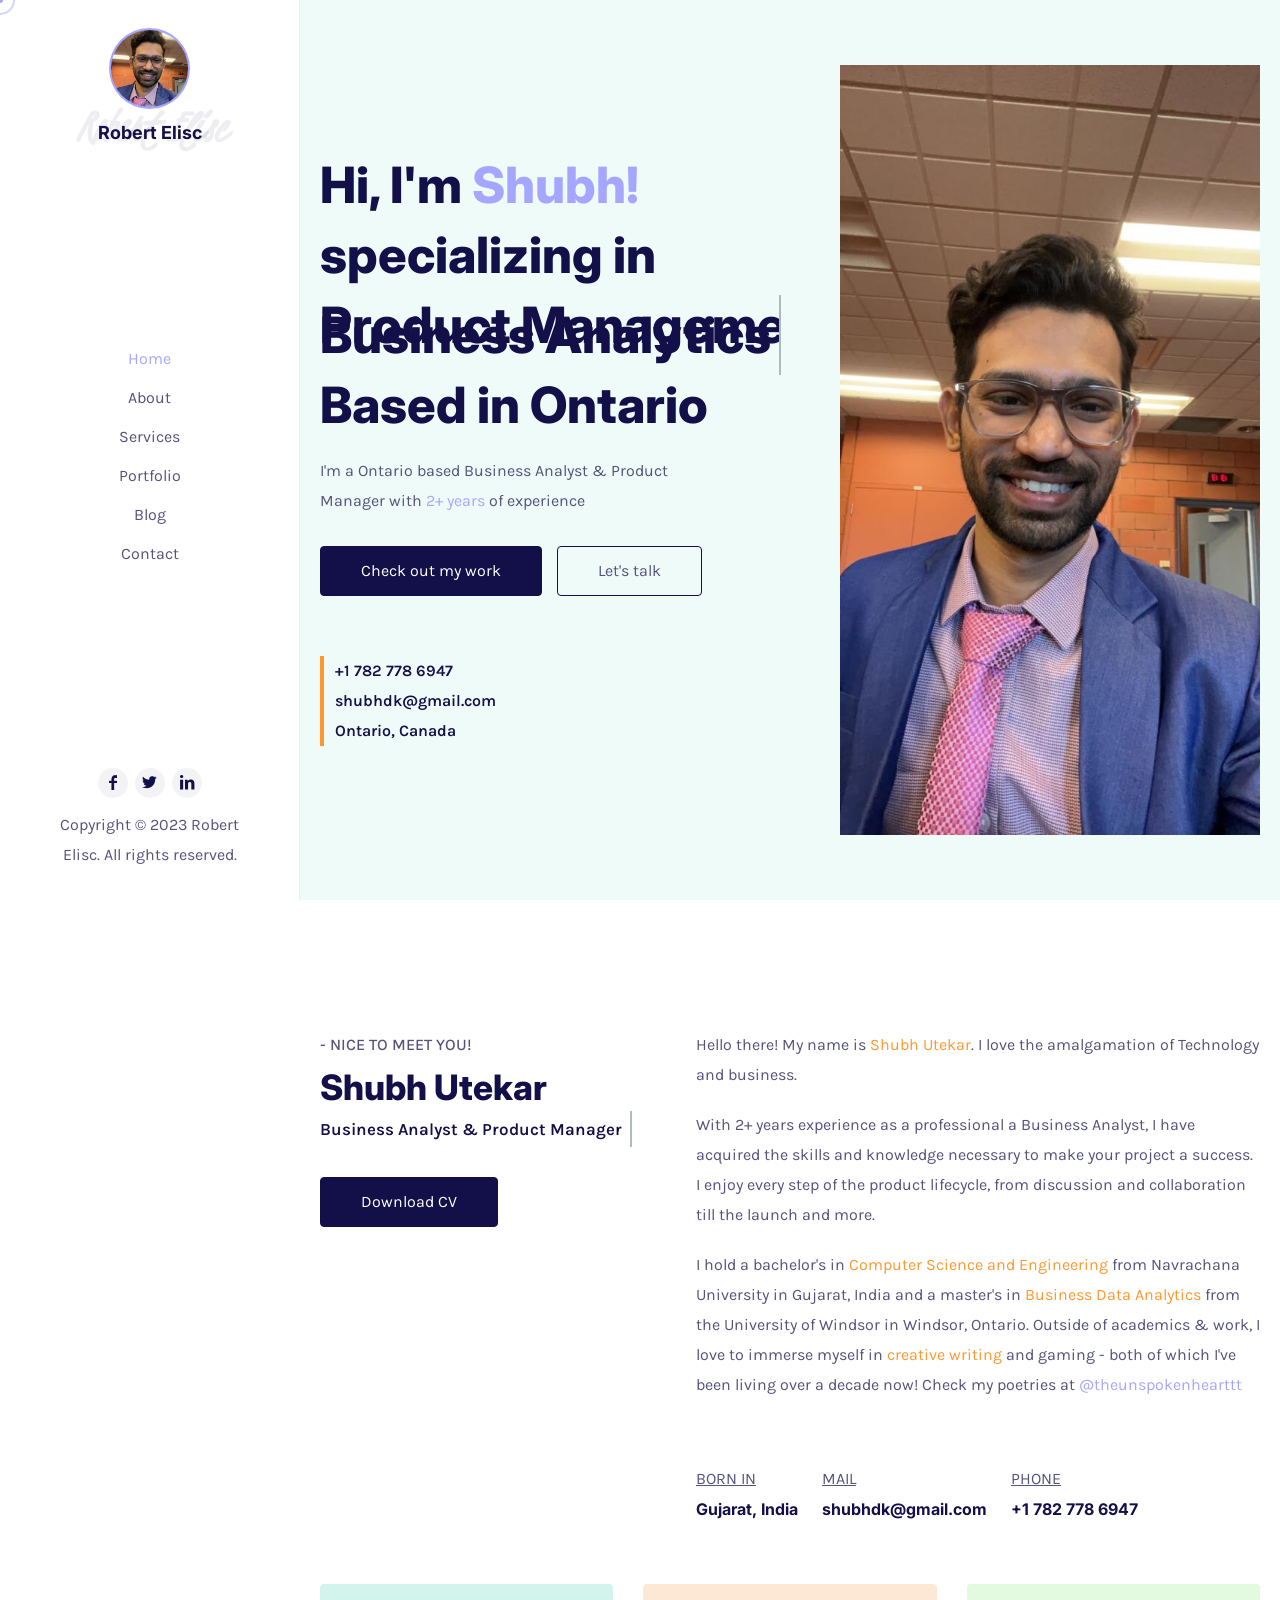
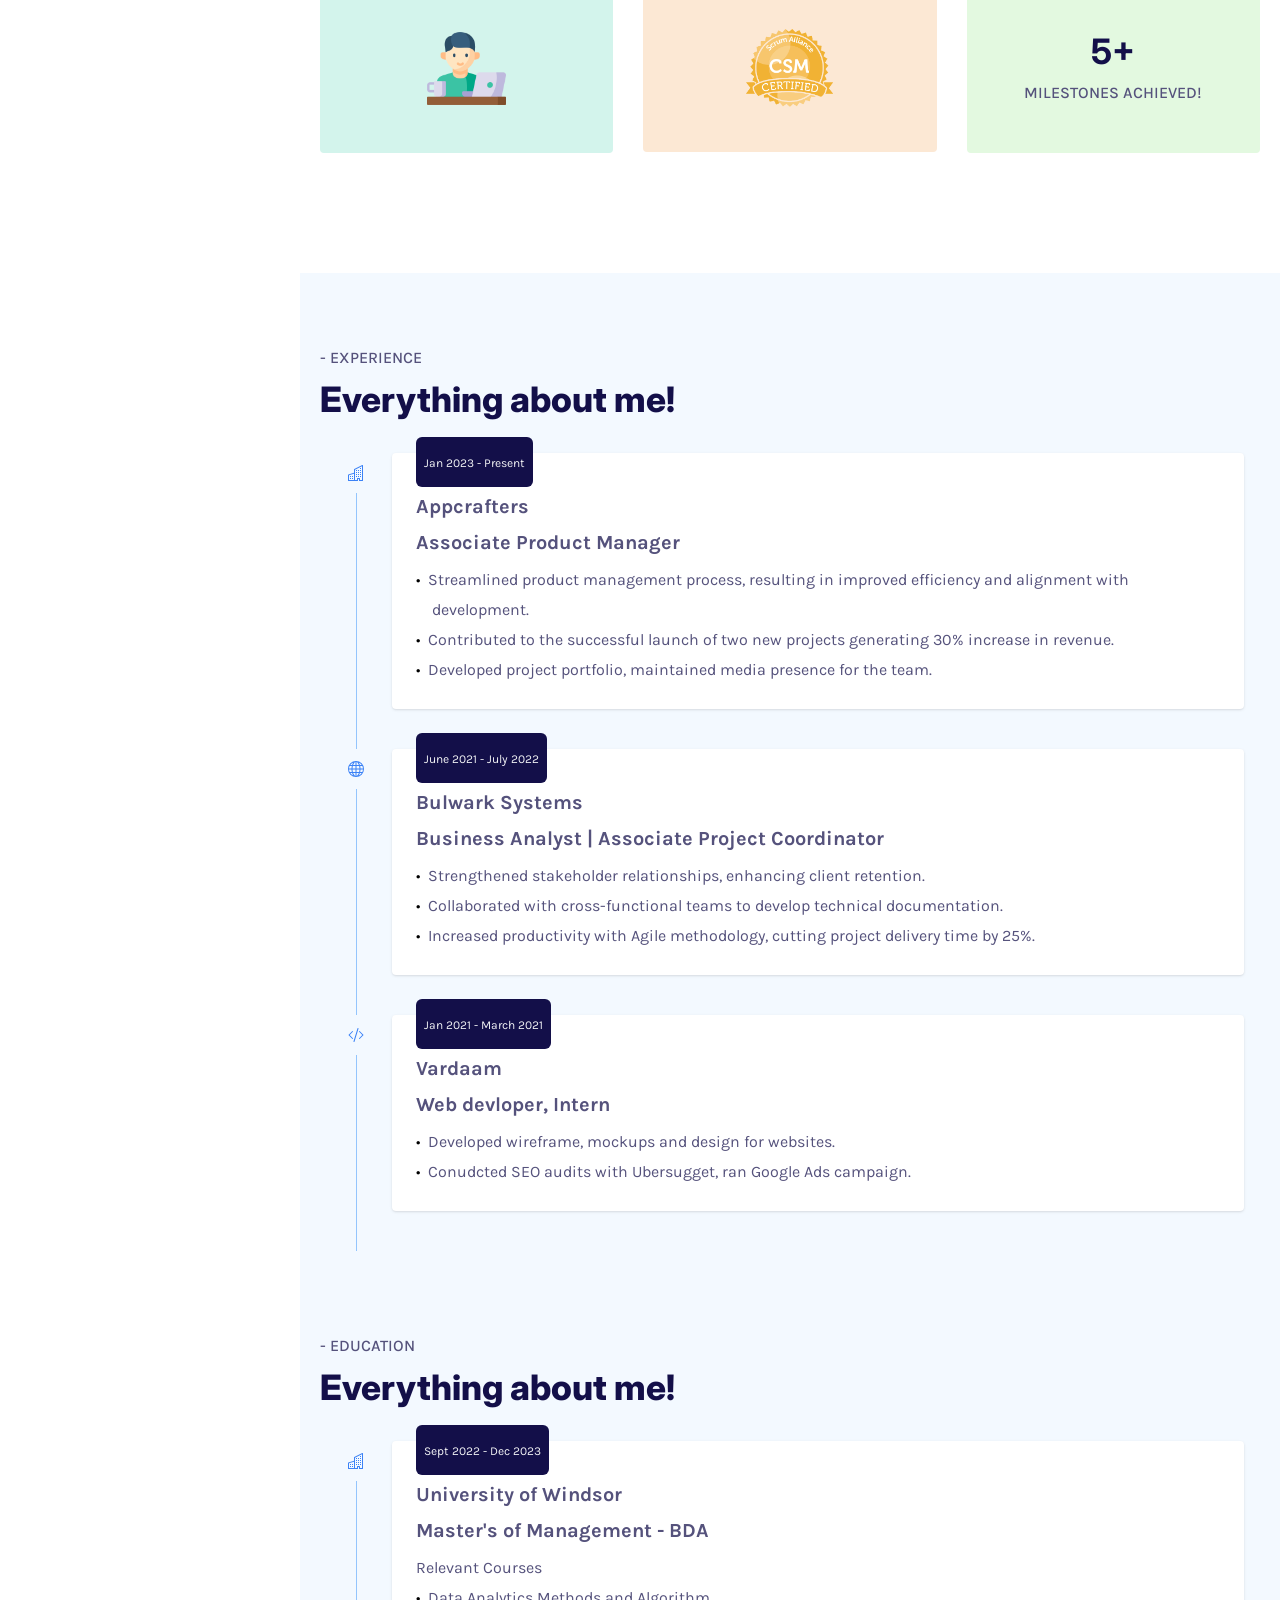
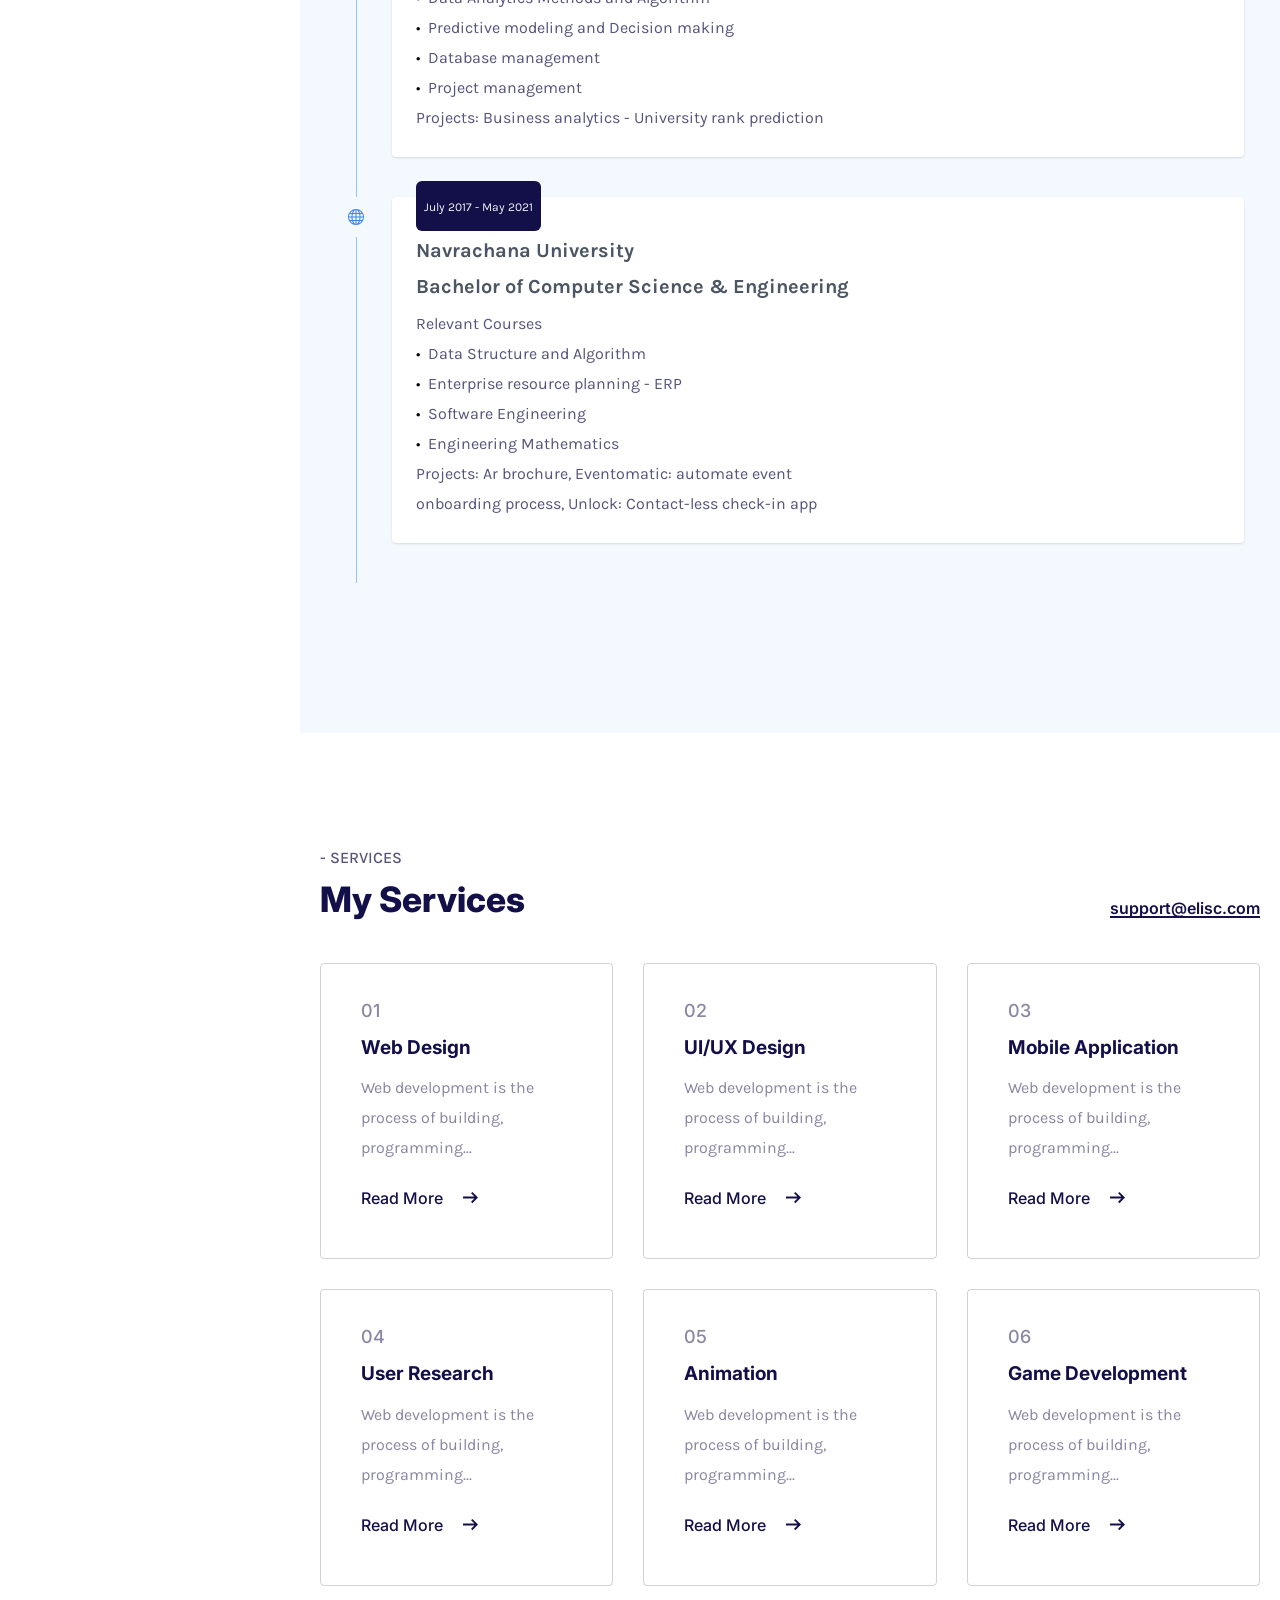
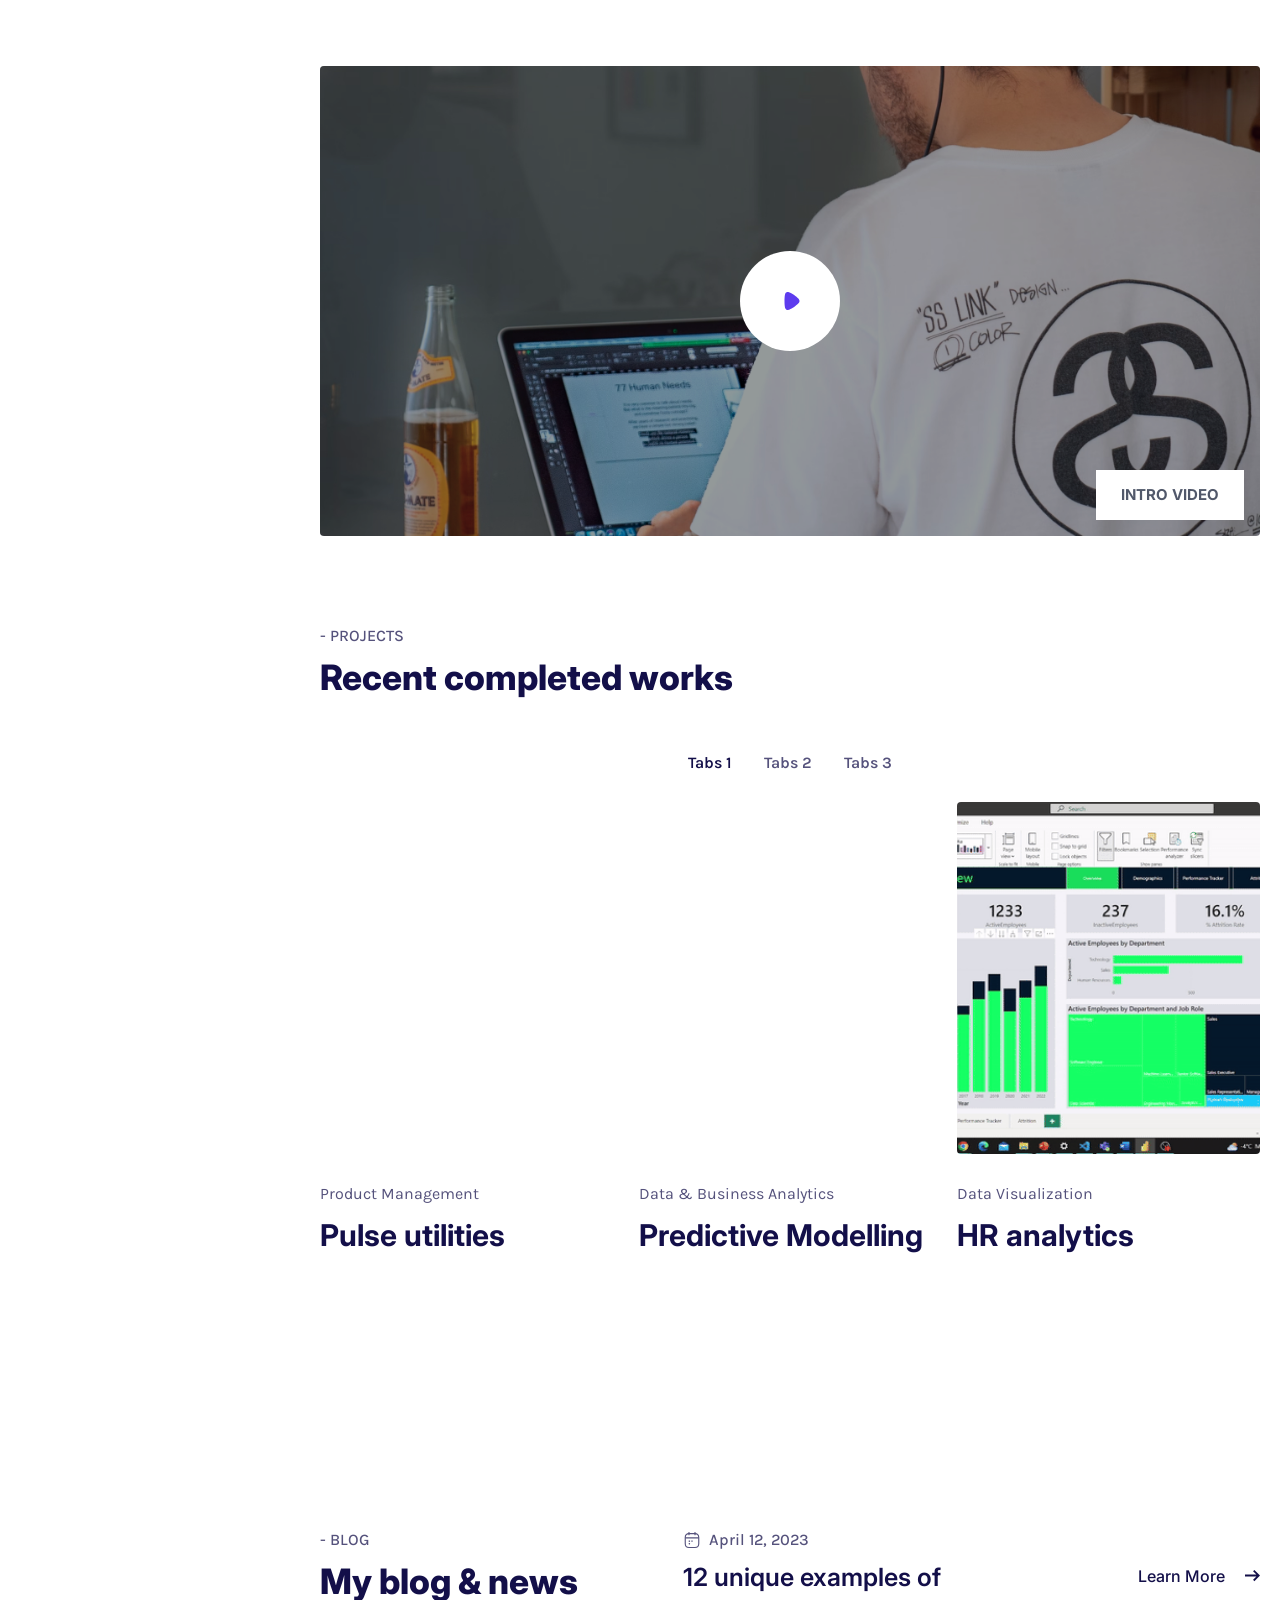
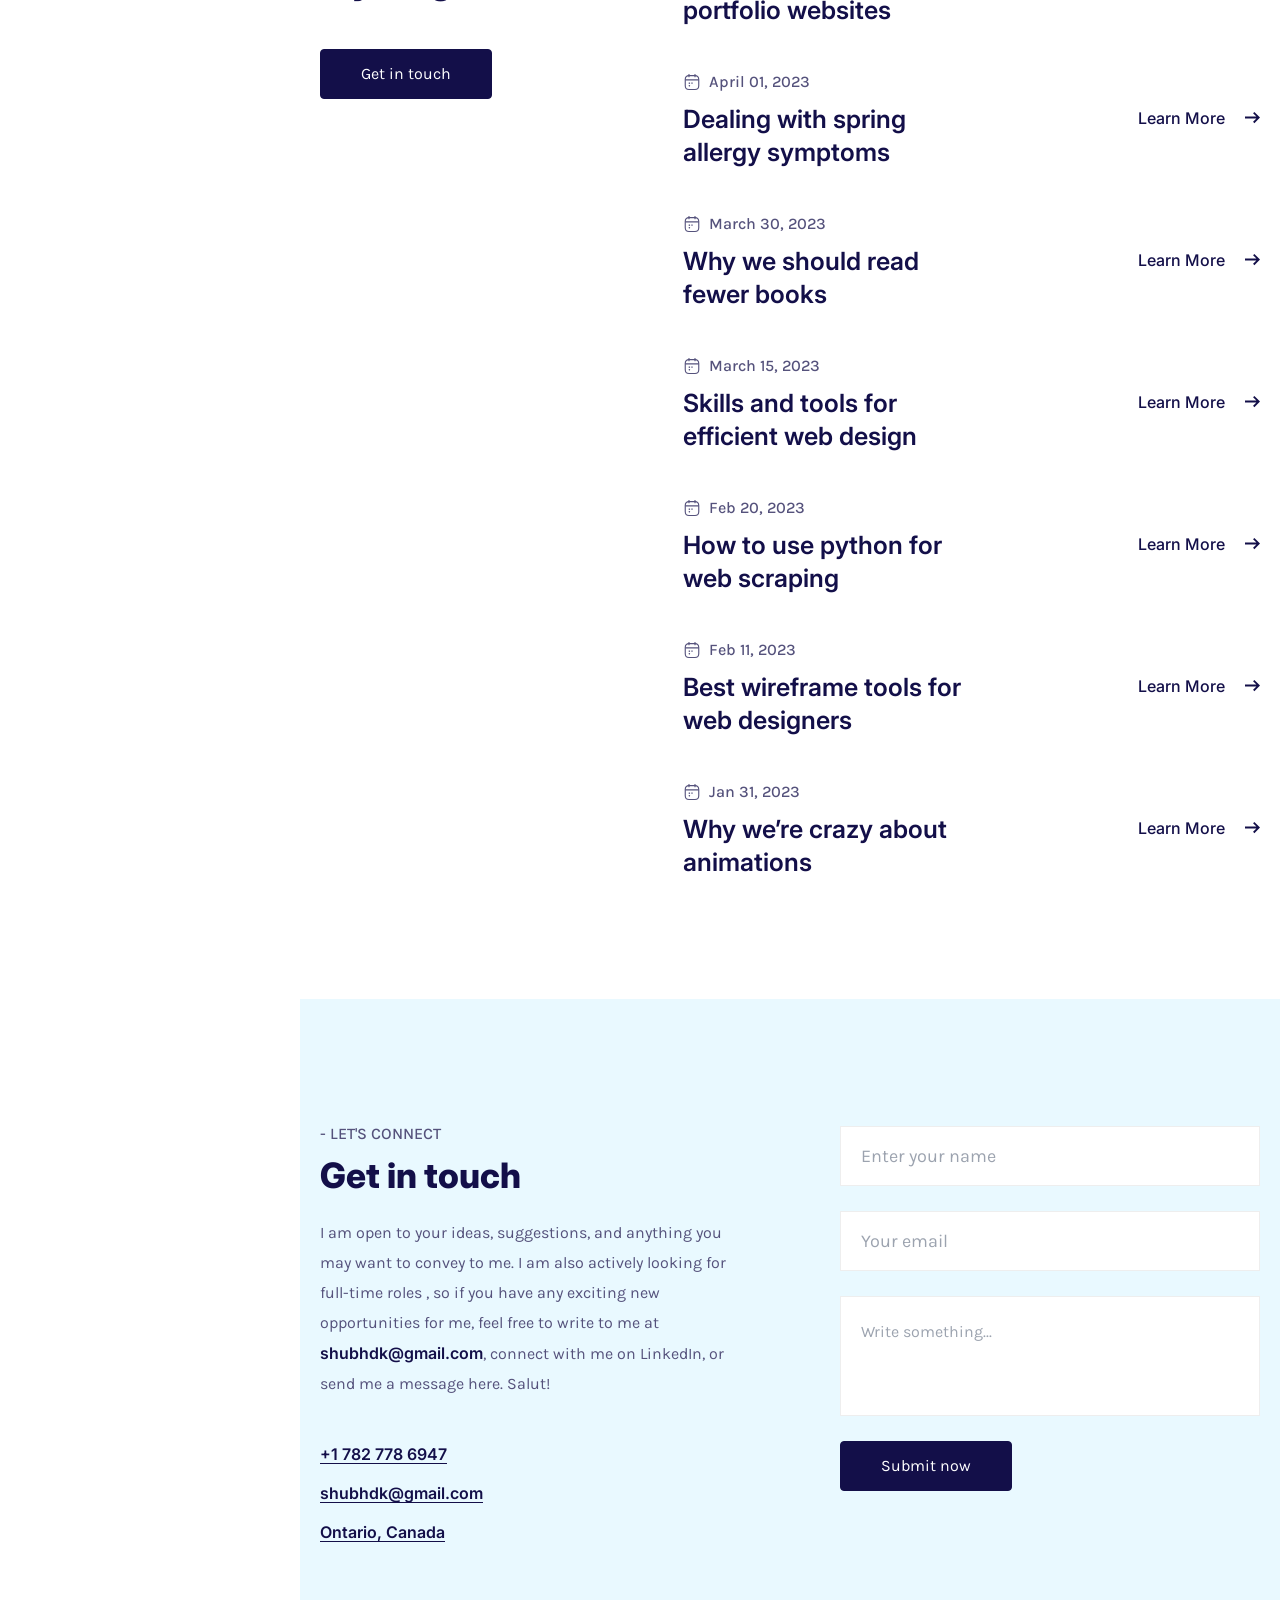
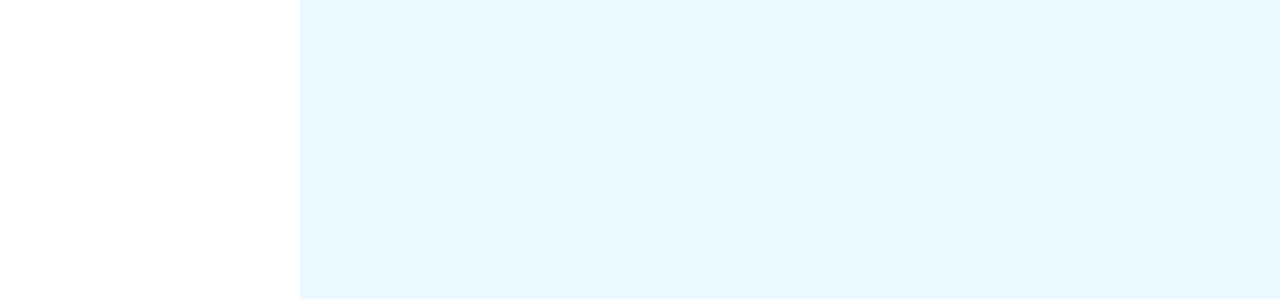
==== index-two-page.html @ 0e7651f5 "chore: about section changes" ====
<!DOCTYPE html>
<!--[if lt IE 7 ]><html class="ie ie6" lang="en"> <![endif]-->
<!--[if IE 7 ]><html class="ie ie7" lang="en"> <![endif]-->
<!--[if IE 8 ]><html class="ie ie8" lang="en"> <![endif]-->
<!--[if (gte IE 9)|!(IE)]><!--><html lang="en"> <!--<![endif]-->

<head>

<meta http-equiv="Content-Type" content="text/html; charset=utf-8" />

<meta name="description" content="Name of your web site">
<meta name="author" content="Marketify">

<meta name="viewport" content="width=device-width, initial-scale=1, maximum-scale=1">

<title>shubh Utekar</title>

<!-- STYLES -->
<link href="https://fonts.googleapis.com/css2?family=Karla:ital,wght@0,200;0,300;0,400;0,500;0,600;0,700;0,800;1,200;1,300;1,400;1,500;1,600;1,700;1,800&display=swap" rel="stylesheet">
<link href="https://fonts.googleapis.com/css2?family=Inter:wght@100;200;300;400;500;600;700;800;900&display=swap" rel="stylesheet">
<link href="https://fonts.googleapis.com/css2?family=Kristi&display=swap" rel="stylesheet">

<link rel="stylesheet" type="text/css" href="assets/css/plugins.css" />
<link rel="stylesheet" type="text/css" href="assets/css/custom.css" />
<link rel="stylesheet" type="text/css" href="assets/css/modalbox.css" />
<link rel="stylesheet" type="text/css" href="assets/css/main.css" />
<link rel="stylesheet" type="text/css" href="assets/css/glide.core.min.css" />
<link rel="stylesheet" type="text/css" href="assets/css/glide.theme.min.css" />
<link rel="stylesheet" type="text/css" href="assets/css/bullet.point.css" />
<!--[if lt IE 9]> <script type="text/javascript" src="js/modernizr.custom.js"></script> <![endif]-->
<!-- /STYLES -->

</head>

<body> 
	
	<!-- PRELOADER -->
	<div id="preloader">
		<div class="loader_line"></div>
	</div>
	<!-- /PRELOADER -->
	
	<!-- WRAPPER ALL -->
	<div class="elisc_tm_all_wrap w-full h-auto clear-both float-left relative" data-magic-cursor="show" data-enter="fadeInLeft" data-exit=""> 

		<div class="dodo_tm_one_page_wrapper">
			
			<!-- MOBILE MENU -->
			<div class="elisc_tm_topbar fixed top-0 left-0 right-0 h-[50px] bg-white z-[15] hidden">
				<div class="topbar_inner w-full h-full clear-both flex items-center justify-between py-0 px-[20px]">
					<div class="logo" data-type="image"> <!-- You can use text or image as logo. data-type values are: "image" and "text"  -->
						<a class="image" href="#"><img class="max-w-[100px] max-h-[40px]" src="assets/img/logo/logo.png" alt="" /></a>
						<a class="text" href="#"><span>R.Elisc</span></a>
					</div>
					<div class="trigger">
						<div class="hamburger hamburger--slider">
							<div class="hamburger-box">
								<div class="hamburger-inner"></div>
							</div>
						</div>
					</div>
				</div>
			</div>
			<div class="elisc_tm_mobile_menu">
				<div class="inner relative w-full h-full text-right px-[20px] pt-[70px] pb-[20px]">
					<div class="wrapper">
						<div class="avatar w-[70px] h-[70px] relative float-right mb-[50px]">
							<div class="image absolute inset-0 bg-no-repeat bg-cover bg-center" data-img-url="assets/img/about/1.jpg"></div>
						</div>
						<div class="menu_list w-full h-auto clear-both float-left mb-[50px]">
							<ul class="m-0 anchor_nav">
                                <li class="active mb-[7px]"><a class="text-dark-color" href="#home">Home</a></li>
                                <li class="mb-[7px]"><a class="text-dark-color" href="#about">About</a></li>
                                <li class="mb-[7px]"><a class="text-dark-color" href="#service">Services</a></li>
                                <li class="mb-[7px]"><a class="text-dark-color" href="#portfolio">Portfolio</a></li>
                                <li class="mb-[7px]"><a class="text-dark-color" href="#news">Blog</a></li>
                                <li class="mb-[7px]"><a class="text-dark-color" href="#contact">Contact</a></li>
							</ul>
						</div>
						<div class="social w-full float-left mb-[5px]">
							<ul>
                                <li class="mr-[8px] inline-block"><a class="text-[#333]" href="#"><img class="svg" src="assets/img/svg/social/facebook.svg" alt="" /></a></li>
                                <li class="mr-[8px] inline-block"><a class="text-[#333]" href="#"><img class="svg" src="assets/img/svg/social/instagram.svg" alt="" /></a></li>
                                <li class="mr-[8px] inline-block"><a class="text-[#333]" href="#"><img class="svg" src="assets/img/svg/social/dribbble.svg" alt="" /></a></li>
                                <li class="inline-block"><a class="text-[#333]" href="#"><img class="svg" src="assets/img/svg/social/tik-tok.svg" alt="" /></a></li>	</ul>
						</div>
						<div class="copyright w-full float-left">
							<p class="text-dark-color">Copyright &copy; 2023</p>
						</div>
					</div>
				</div>
			</div>
				
			<!-- /MOBILE MENU -->
					
			<!-- SIDEBAR -->
			<div class="elisc_tm_sidebar w-[370px] h-[100vh] fixed left-0 top-0 border-solid border-[rgba(85,82,124,.1)] border-r">
				<div class="sidebar_inner w-full float-left h-auto clear-both text-center">
					<div class="author w-full float-left pt-[60px]">
						<div class="image relative w-[118px] inline-block">
							<img class="relative opacity-0 min-w-full" src="assets/img/thumbs/1-1.jpg" alt="" />
							<div class="main absolute inset-0 bg-no-repeat bg-cover bg-center rounded-full" data-img-url="assets/img/about/profile_pic.jpeg"></div>
						</div>
						<div class="name w-full float-left mt-[-19px]">
							<h3><span>Robert Elisc<span class="back">Robert Elisc</span></span></h3>
						</div>
					</div>
					<div class="menu scrollable w-full float-left">
						<ul class="anchor_nav h-full flex items-center justify-center flex-col">
							<li class="current mb-[15px]"><a href="#home">Home</a></li>
							<li class="mb-[15px]"><a href="#about">About</a></li>
							<li class="mb-[15px]"><a href="#service">Services</a></li>
							<li class="mb-[15px]"><a href="#portfolio">Portfolio</a></li>
							<li class="mb-[15px]"><a href="#news">Blog</a></li>
							<li><a href="#contact">Contact</a></li>
						</ul>
					</div>
					<div class="copyright absolute bottom-[50px]">
						<div class="social w-full float-left mb-[7px]">
							<ul>
								<li class="mr-[3px] inline-block"><a class="w-[40px] h-[40px] inline-block relative rounded-full text-dark-color" href="#"><i class="icon-facebook-1 absolute top-1/2 left-1/2 translate-x-[-50%] translate-y-[-50%] text-[16px]"></i></a></li>
								<li class="mr-[3px] inline-block"><a class="w-[40px] h-[40px] inline-block relative rounded-full text-dark-color" href="#"><i class="icon-twitter-1 absolute top-1/2 left-1/2 translate-x-[-50%] translate-y-[-50%] text-[16px]"></i></a></li>
								<li class="inline-block"><a class="w-[40px] h-[40px] inline-block relative rounded-full text-dark-color" href="#"><i class="icon-linkedin-1 absolute top-1/2 left-1/2 translate-x-[-50%] translate-y-[-50%] text-[16px]"></i></a></li>
							</ul>
						</div>
						<div class="text py-0 px-[50px]">
							<p>Copyright © 2023 Robert Elisc. All rights reserved.</p>
						</div>
					</div>
				</div>
			</div>
			<!-- /SIDEBAR -->
			
			<!-- MAINPART -->
		<div class="elisc_tm_mainpart w-full min-h-[100vh] clear-both float-left pl-[370px]">
			<div class="mainpart_inner w-full min-h-[100vh] clear-both float-left relative">
			
				<!-- HOME -->
				<div class="elisc_tm_section animated" id="home">
					<div class="elisc_tm_home w-full min-h-[100vh] clear-both float-left bg-[#EFFBF8]">
						<div class="tm_content w-full max-w-[1250px] h-auto clear-both my-0 mx-auto py-0 px-[20px]">
							<div class="details w-full min-h-[100vh] flex items-center">
								<div class="left w-1/2">
									<div class="title w-full float-left mb-[21px]">
										<h3 class="font-extrabold text-[60px] leading-[70px]">Hi, I'm <span class="text-blue-color">Shubh!</span></h3>
										<h3 class="font-extrabold text-[60px] leading-[70px]">
											<span class="cd-headline clip"> <!-- ANIMATE TEXT VALUES: zoom, rotate-1, letters type, letters rotate-2, loading-bar, slide, clip, letters rotate-3, letters scale, push,  -->
												<span class="blc">specializing in</span><br>
												<span class="cd-words-wrapper">
												  <b class="is-visible">Product Management</b>
												  <b>Business Analytics</b>
										
												</span>
											</span>
										</h3>
										<h3 class="font-extrabold text-[60px] leading-[70px]">Based in Ontario</h3>
									</div>
									<div class="subtitle wfll max-w-[80%] float-left mb-[40px]">
										<p>I'm a Ontario based Business Analyst &amp; Product Manager with <span class="text-blue-color">2+ years</span> of experience</p>
									</div>
									<div class="buttons w-full float-left flex items-center mb-[150px]">
										<div class="elisc_tm_button transition_link">
											<a href="#portfolio">Check out my work</a>
										</div>
										<div class="elisc_tm_button transition_link" data-style="border">
											<a href="#contact">Let's talk</a>
										</div>
									</div>
									<div class="info w-full float-left">
										<ul class="relative">
											<li class="pl-[15px]"><a class="text-[#130F49] font-semibold text-[18px]" href="tel:+1 782 778 6947">+1 782 778 6947</a></li>
											<li class="pl-[15px]"><a class="text-[#130F49] font-semibold text-[18px]" href="mailto:shubhdk@gmail.com">shubhdk@gmail.com</a></li>
											<li class="pl-[15px]"><a class="href_location text-[#130F49] font-semibold text-[18px]" href="#">Ontario, Canada </a></li>
										</ul>
									</div>
								</div>
								<div class="right w-1/2 pl-[50px]">
									<img src="assets/img/about/profile_pic.jpeg" alt="" />
								</div>
							</div>
						</div>
					</div>
				</div>
				<!-- /HOME -->
				
				<!-- ABOUT -->
				<div class="elisc_tm_section" id="about">
					<div class="elisc_tm_about w-full float-left pt-[130px]">
						<div class="tm_content w-full max-w-[1250px] h-auto clear-both my-0 mx-auto py-0 px-[20px]">
							<div class="elisc_tm_biography w-full float-left flex mb-[40px]">
								<div class="left w-[40%]">
									<div class="title w-full float-left mb-[40px]">
										<span class="mini block uppercase font-medium mb-[12px]">- Nice to meet you!</span>
										<h3 class="name font-extrabold text-[40px]">Shubh Utekar</h3>
										<span class="job font-semibold text-[20px] text-dark-color">
											<span class="cd-headline clip"> <!-- ANIMATE TEXT VALUES: zoom, rotate-1, letters type, letters rotate-2, loading-bar, slide, clip, letters rotate-3, letters scale, push,  -->
												<span class="blc">Business Analyst &amp;</span>
												<span class="cd-words-wrapper">
												  <b class="is-visible">Product Manager</b>
												  <!--
												  <b>Coder</b>
												  <b>Player</b> -->
												</span>
											</span>
										</span>
									</div>
									<div class="elisc_tm_button transition_link">
										<!-- Paste CV link in below href -->
										<a href="https://cdn.pixabay.com/photo/2015/04/19/08/32/marguerite-729510_640.jpg" download="testing">Download CV</a>
									</div>
								</div>
								<div class="right w-[60%]">
									<div class="text w-full float-left mb-[44px]">
										<p class="mb-[30px]">Hello there! My name is <span class="text-yellow-color">Shubh Utekar</span>. I love the amalgamation of Technology and business.</p>
										<p>With 2+ years experience as a professional a Business Analyst, I have acquired the skills and knowledge necessary to make your project a success. I enjoy every step of the product lifecycle, from discussion and collaboration till the launch and more.</p>
										<p>I hold a bachelor's in <span class="text-yellow-color">Computer Science and Engineering</span> from Navrachana University in Gujarat, India and a master's in <span class="text-yellow-color">Business Data Analytics</span> from the University of Windsor in Windsor, Ontario. Outside of academics & work, I love to immerse myself in  <span class="text-yellow-color">creative writing</span> and gaming - both of which I've been living over a decade now! Check my poetries at <a href="https://www.instagram.com/theunspokenhearttt?utm_source=ig_web_button_share_sheet&igsh=ZDNlZDc0MzIxNw==" class="text-blue-color" target="_blank">@theunspokenhearttt</a></p>
									</div>
									<div class="info w-full float-left">
										<ul>
											<!--<li class="mr-[40px] mb-[20px] inline-block">
												<span class="block uppercase underline">Age</span>
												<span class="block font-inter font-bold text-dark-color">25</span>
											</li> -->
											<li class="mr-[40px] mb-[20px] inline-block">
												<span class="block uppercase underline">Born In</span>
												<span class="block font-inter font-bold text-dark-color"><a class="href_location" href="#">Gujarat, India</a></span>
											</li>
											<li class="mr-[40px] mb-[20px] inline-block">
												<span class="block uppercase underline">Mail</span>
												<span class="block font-inter font-bold text-dark-color"><a href="mailto:shubhdk@gmail.com">shubhdk@gmail.com</a></span>
											</li>
											<li class="mr-[40px] mb-[20px] inline-block">
												<span class="block uppercase underline">Phone</span>
												<span class="block font-inter font-bold text-dark-color"><a href="tel:+1 782 778 6947">+1 782 778 6947</a></span>
											</li>
										</ul>
									</div>                
								</div>
							</div>
							<div class="elisc_tm_counter w-full float-left mb-[90px]">
								<ul class="ml-[-30px]">
									<li class="mb-[30px] float-left w-1/3 pl-[30px] transition_link">
										<a href="#portfolio">
											<div class="list_inner w-full float-left relative text-center py-[60px] px-[20px] rounded-[4px] overflow-hidden bg-[#D3F4EC]">
											<span><center><img src="assets/img/platforms/freelancer.png" width="79"/></center></span>
										</div>
										</a>
									</li>
									<li class="mb-[30px] float-left w-1/3 pl-[30px]">
										<div class="list_inner w-full float-left relative text-center rounded-[4px] overflow-hidden bg-[#FCE8D4]">
											<span><center><img src="assets/img/about/csm.webp" width="87"/></center></span>
										</div>
									</li>
									<li class="mb-[30px] float-left w-1/3 pl-[30px]">
										<div class="list_inner w-full float-left relative text-center py-[60px] px-[20px] rounded-[4px] overflow-hidden bg-[#E3F9E0]">
											<h3 class="text-[40px] mb-[7px]">5+</h3>
											<span class="font-medium font-karla uppercase">Milestones Achieved!</span>
										</div>
									</li>
								</ul>
							</div>
						</div>
						<div class="elisc_tm_experience w-full float-left bg-[#F3F9FF] pt-[70px] px-0">
							<div class="tm_content w-full max-w-[1250px] h-auto clear-both my-0 mx-auto py-0 px-[20px]">
								<div class="elisc_tm_title w-full float-left">
									<span class="w-full float-left font-medium uppercase inline-block mb-[12px]">- Experience</span>
									<h3 class="text-[40px] font-extrabold">Everything about me!</h3>
								</div>
								<br>
								<section class="items-center py-16">
									<div class="justify-center max-w-6xl px-4 py-4 mx-auto lg:py-8 md:px-6">
									<div class="w-full mx-auto lg:max-w-3xl">
									<div class="relative flex justify-between">
									<div class="hidden py-3 w-14 md:block ">
									<h2 class="text-base font-medium text-gray-700 timeline_text">Step 1</h2>
									</div>
									<div class="flex flex-col items-center w-10 mr-4 md:w-24">
									<div>
									<div class="flex items-center justify-center w-10 h-10 border border-blue-500 rounded-full dark:border-blue-400">
									<svg xmlns="http://www.w3.org/2000/svg" width="16" height="16" fill="currentColor" class="w-4 h-4 text-blue-500 dark:text-blue-400 bi bi-building" viewBox="0 0 16 16">
									<path fill-rule="evenodd" d="M14.763.075A.5.5 0 0 1 15 .5v15a.5.5 0 0 1-.5.5h-3a.5.5 0 0 1-.5-.5V14h-1v1.5a.5.5 0 0 1-.5.5h-9a.5.5 0 0 1-.5-.5V10a.5.5 0 0 1 .342-.474L6 7.64V4.5a.5.5 0 0 1 .276-.447l8-4a.5.5 0 0 1 .487.022zM6 8.694 1 10.36V15h5V8.694zM7 15h2v-1.5a.5.5 0 0 1 .5-.5h2a.5.5 0 0 1 .5.5V15h2V1.309l-7 3.5V15z">
									</path>
									<path d="M2 11h1v1H2v-1zm2 0h1v1H4v-1zm-2 2h1v1H2v-1zm2 0h1v1H4v-1zm4-4h1v1H8V9zm2 0h1v1h-1V9zm-2 2h1v1H8v-1zm2 0h1v1h-1v-1zm2-2h1v1h-1V9zm0 2h1v1h-1v-1zM8 7h1v1H8V7zm2 0h1v1h-1V7zm2 0h1v1h-1V7zM8 5h1v1H8V5zm2 0h1v1h-1V5zm2 0h1v1h-1V5zm0-2h1v1h-1V3z">
									</path>
									</svg>
									</div>
									</div>
									<div class="w-px h-full bg-blue-300"></div>
									</div>
									<div class="relative flex-1 mb-10 bg-white rounded shadow lg:mb-8 dark:bg-white-100">
									<div class="absolute inline-block w-4 overflow-hidden -translate-y-1/2 top-7 -left-4">
									<div class="hidden h-10 origin-top-right transform -rotate-45 bg-blue-600 dark:bg-blue-500 lg:block drop-shadow-lg">
									</div>
									</div>
									<div class="relative z-20 p-6">
                                        <div class="absolute -top-4 -left[-30px] lg:top-0 lg:left-0 inline-block px-2 py-2.5 rounded-md lg:rounded-br-md lg:rounded-tl-md" style="background-color: #130F49;">

									<span class="text-xs text-gray-100">Jan 2023 - Present</span>
									</div>
									<p class="mt-4 mb-2 text-xl font-bold lg:mt-8 timeline_text" style="color: #55527c;">
										Appcrafters
									</p>
									<p class="mb-2 text-xl font-bold text-gray-600 lg:mt-8 timeline_text" style="color: #55527c;">
									Associate Product Manager
									</p>
									<ul class="custom-list" style="color: #55527c;">
                                        <li>Streamlined product management process, resulting in improved efficiency and alignment with development.</li>
                                        <li>Contributed to the successful launch of two new projects generating 30% increase in revenue.</li>
                                        <li>Developed project portfolio, maintained media presence for the team.</li>
                                    </ul>
                                
									</div>
									</div>
									</div>
									<div class="relative flex justify-between">
									<div class="hidden py-3 w-14 md:block ">
									<h2 class="text-base font-medium text-gray-700 timeline_text">Step 2</h2>
									</div>
									<div class="flex flex-col items-center w-10 mr-4 md:w-24">
									<div>
									<div class="flex items-center justify-center w-10 h-10 border border-blue-500 rounded-full dark:border-blue-400">
									<svg xmlns="http://www.w3.org/2000/svg" width="16" height="16" fill="currentColor" class="w-4 h-4 text-blue-500 dark:text-blue-400 bi bi-globe" viewBox="0 0 16 16">
									<path d="M0 8a8 8 0 1 1 16 0A8 8 0 0 1 0 8zm7.5-6.923c-.67.204-1.335.82-1.887 1.855A7.97 7.97 0 0 0 5.145 4H7.5V1.077zM4.09 4a9.267 9.267 0 0 1 .64-1.539 6.7 6.7 0 0 1 .597-.933A7.025 7.025 0 0 0 2.255 4H4.09zm-.582 3.5c.03-.877.138-1.718.312-2.5H1.674a6.958 6.958 0 0 0-.656 2.5h2.49zM4.847 5a12.5 12.5 0 0 0-.338 2.5H7.5V5H4.847zM8.5 5v2.5h2.99a12.495 12.495 0 0 0-.337-2.5H8.5zM4.51 8.5a12.5 12.5 0 0 0 .337 2.5H7.5V8.5H4.51zm3.99 0V11h2.653c.187-.765.306-1.608.338-2.5H8.5zM5.145 12c.138.386.295.744.468 1.068.552 1.035 1.218 1.65 1.887 1.855V12H5.145zm.182 2.472a6.696 6.696 0 0 1-.597-.933A9.268 9.268 0 0 1 4.09 12H2.255a7.024 7.024 0 0 0 3.072 2.472zM3.82 11a13.652 13.652 0 0 1-.312-2.5h-2.49c.062.89.291 1.733.656 2.5H3.82zm6.853 3.472A7.024 7.024 0 0 0 13.745 12H11.91a9.27 9.27 0 0 1-.64 1.539 6.688 6.688 0 0 1-.597.933zM8.5 12v2.923c.67-.204 1.335-.82 1.887-1.855.173-.324.33-.682.468-1.068H8.5zm3.68-1h2.146c.365-.767.594-1.61.656-2.5h-2.49a13.65 13.65 0 0 1-.312 2.5zm2.802-3.5a6.959 6.959 0 0 0-.656-2.5H12.18c.174.782.282 1.623.312 2.5h2.49zM11.27 2.461c.247.464.462.98.64 1.539h1.835a7.024 7.024 0 0 0-3.072-2.472c.218.284.418.598.597.933zM10.855 4a7.966 7.966 0 0 0-.468-1.068C9.835 1.897 9.17 1.282 8.5 1.077V4h2.355z">
									</path>
									</svg>
									</div>
									</div>
									<div class="w-px h-full bg-blue-300"></div>
									</div>
									<div class="relative flex-1 mb-10 bg-white rounded shadow lg:mb-8 dark:bg-white-100">
									<div class="absolute inline-block w-4 overflow-hidden -translate-y-1/2 top-7 -left-4">
									<div class="hidden h-10 origin-top-right transform -rotate-45 bg-blue-600 dark:bg-blue-500 lg:block drop-shadow-lg">
									</div>
									</div>
									<div class="relative z-20 p-6">
                                        <div class="absolute -top-4 -left[-30px] lg:top-0 lg:left-0 inline-block px-2 py-2.5 rounded-md lg:rounded-br-md lg:rounded-tl-md" style="background-color: #130F49;">
									<span class="text-xs text-gray-100">June 2021 - July 2022</span>
									</div>
									<p class="mt-4 mb-2 text-xl font-bold lg:mt-8 timeline_text" style="color: #55527c;">
										Bulwark Systems
									</p>
									<p class="mb-2 text-xl font-bold lg:mt-8 timeline_text" style="color: #55527c;">
									Business Analyst | Associate Project Coordinator
									</p>
									<p>
                                        <ul class="custom-list" style=" color: #55527c;">
                                            <li>Strengthened stakeholder relationships, enhancing client retention.</li>
                                            <li>Collaborated with cross-functional teams to develop technical documentation.</li>
                                            <li>Increased productivity with Agile methodology, cutting project delivery time by 25%.</li>
                                        </ul>
                                    </p>
									</div>
									</div>
									</div>
									<div class="relative flex justify-between">
									<div class="hidden py-3 w-14 md:block ">
									<h2 class="text-base font-medium text-gray-700 timeline_text">Step 3</h2>
									</div>
									<div class="flex flex-col items-center w-10 mr-4 md:w-24">
									<div>
									<div class="flex items-center justify-center w-10 h-10 border border-blue-500 rounded-full dark:border-blue-400">
									<svg xmlns="http://www.w3.org/2000/svg" width="16" height="16" fill="currentColor" class="w-4 h-4 text-blue-500 dark:text-blue-400 bi bi-code-slash" viewBox="0 0 16 16">
									<path d="M10.478 1.647a.5.5 0 1 0-.956-.294l-4 13a.5.5 0 0 0 .956.294l4-13zM4.854 4.146a.5.5 0 0 1 0 .708L1.707 8l3.147 3.146a.5.5 0 0 1-.708.708l-3.5-3.5a.5.5 0 0 1 0-.708l3.5-3.5a.5.5 0 0 1 .708 0zm6.292 0a.5.5 0 0 0 0 .708L14.293 8l-3.147 3.146a.5.5 0 0 0 .708.708l3.5-3.5a.5.5 0 0 0 0-.708l-3.5-3.5a.5.5 0 0 0-.708 0z">
									</path>
									</svg>
									</div>
									</div>
									<div class="w-px h-full bg-blue-300"></div>
									</div>
									<div class="relative flex-1 mb-10 bg-white rounded shadow lg:mb-8 dark:bg-white-100">
									<div class="absolute inline-block w-4 overflow-hidden -translate-y-1/2 top-7 -left-4">
									<div class="hidden h-10 origin-top-right transform -rotate-45 bg-blue-600 dark:bg-blue-500 lg:block drop-shadow-lg">
									</div>
									</div>
									<div class="relative z-20 p-6">
                                        <div class="absolute -top-4 -left[-30px] lg:top-0 lg:left-0 inline-block px-2 py-2.5 rounded-md lg:rounded-br-md lg:rounded-tl-md" style="background-color: #130F49;">
									 <span class="text-xs text-gray-100">Jan 2021 - March 2021</span>
									</div>
									<p class="mt-4 mb-2 text-xl font-bold lg:mt-8 timeline_text" style="color: #55527c;">
									Vardaam
									</p>
									<p class="mb-2 text-xl font-bold lg:mt-8 timeline_text" style="color: #55527c;">
									Web devloper, Intern
									</p>
									<p>
                                        <ul class="custom-list" style=" color: #55527c;">
                                            <li>Developed wireframe, mockups and design for websites.</li>
                                            <li>Conudcted SEO audits with Ubersugget, ran Google Ads campaign.</li>
                                        
                                        </ul>
								
									</p>
									</div>
									</div>
									</div>
							
									</div>
									</div>
									</section>
							</div> 
						</div>
						<div class="elisc_tm_experience w-full float-left bg-[#F3F9FF] pb-[70px] px-0">
							<div class="tm_content w-full max-w-[1250px] h-auto clear-both my-0 mx-auto py-0 px-[20px]">
								<div class="elisc_tm_title w-full float-left">
									<span class="w-full float-left font-medium uppercase inline-block mb-[12px]">- Education</span>
									<h3 class="text-[40px] font-extrabold">Everything about me!</h3>
								</div>
								<br>
								<section class="items-center py-16">
									<div class="justify-center max-w-6xl px-4 py-4 mx-auto lg:py-8 md:px-6">
									<div class="w-full mx-auto lg:max-w-3xl">
									<div class="relative flex justify-between">
									<div class="hidden py-3 w-14 md:block ">
									<h2 class="text-base font-medium text-gray-700 timeline_text">Step 1</h2>
									</div>
									<div class="flex flex-col items-center w-10 mr-4 md:w-24">
									<div>
									<div class="flex items-center justify-center w-10 h-10 border border-blue-500 rounded-full dark:border-blue-400">
									<svg xmlns="http://www.w3.org/2000/svg" width="16" height="16" fill="currentColor" class="w-4 h-4 text-blue-500 dark:text-blue-400 bi bi-building" viewBox="0 0 16 16">
									<path fill-rule="evenodd" d="M14.763.075A.5.5 0 0 1 15 .5v15a.5.5 0 0 1-.5.5h-3a.5.5 0 0 1-.5-.5V14h-1v1.5a.5.5 0 0 1-.5.5h-9a.5.5 0 0 1-.5-.5V10a.5.5 0 0 1 .342-.474L6 7.64V4.5a.5.5 0 0 1 .276-.447l8-4a.5.5 0 0 1 .487.022zM6 8.694 1 10.36V15h5V8.694zM7 15h2v-1.5a.5.5 0 0 1 .5-.5h2a.5.5 0 0 1 .5.5V15h2V1.309l-7 3.5V15z">
									</path>
									<path d="M2 11h1v1H2v-1zm2 0h1v1H4v-1zm-2 2h1v1H2v-1zm2 0h1v1H4v-1zm4-4h1v1H8V9zm2 0h1v1h-1V9zm-2 2h1v1H8v-1zm2 0h1v1h-1v-1zm2-2h1v1h-1V9zm0 2h1v1h-1v-1zM8 7h1v1H8V7zm2 0h1v1h-1V7zm2 0h1v1h-1V7zM8 5h1v1H8V5zm2 0h1v1h-1V5zm2 0h1v1h-1V5zm0-2h1v1h-1V3z">
									</path>
									</svg>
									</div>
									</div>
									<div class="w-px h-full bg-blue-300"></div>
									</div>
									<div class="relative flex-1 mb-10 bg-white rounded shadow lg:mb-8 dark:bg-white-100">
									<div class="absolute inline-block w-4 overflow-hidden -translate-y-1/2 top-7 -left-4">
									<div class="hidden h-10 origin-top-right transform -rotate-45 bg-blue-600 dark:bg-blue-500 lg:block drop-shadow-lg">
									</div>
									</div>
									<div class="relative z-20 p-6">
                                        <div class="absolute -top-4 -left[-30px] lg:top-0 lg:left-0 inline-block px-2 py-2.5 rounded-md lg:rounded-br-md lg:rounded-tl-md" style="background-color: #130F49;">
									<span class="text-xs text-gray-100">Sept 2022 - Dec 2023</span>
									</div>
									<p class="mt-4 mb-2 text-xl font-bold  lg:mt-8 timeline_text" style="color: #55527c;">
										University of Windsor
									</p>
									<p class="mb-2 text-xl font-bold lg:mt-8 timeline_text" style="color: #55527c;">
										Master's of Management - BDA
									</p>
									<p>
										<ul>
                                            <li>Relevant Courses</li>
                                            <ul class="custom-list" style="color: #55527c;">
                                                <li>Data Analytics Methods and Algorithm</li>
                                                <li>Predictive modeling and Decision making</li>
                                                <li>Database management</li>
                                                <li>Project management</li>
                                            </ul>
                                            <li>Projects: Business analytics - University rank prediction</li>
                                        </ul>
									</p>
									</div>
									</div>
									</div>
									<div class="relative flex justify-between">
									<div class="hidden py-3 w-14 md:block ">
									<h2 class="text-base font-medium text-gray-700 timeline_text">Step 2</h2>
									</div>
									<div class="flex flex-col items-center w-10 mr-4 md:w-24">
									<div>
									<div class="flex items-center justify-center w-10 h-10 border border-blue-500 rounded-full dark:border-blue-400">
									<svg xmlns="http://www.w3.org/2000/svg" width="16" height="16" fill="currentColor" class="w-4 h-4 text-blue-500 dark:text-blue-400 bi bi-globe" viewBox="0 0 16 16">
									<path d="M0 8a8 8 0 1 1 16 0A8 8 0 0 1 0 8zm7.5-6.923c-.67.204-1.335.82-1.887 1.855A7.97 7.97 0 0 0 5.145 4H7.5V1.077zM4.09 4a9.267 9.267 0 0 1 .64-1.539 6.7 6.7 0 0 1 .597-.933A7.025 7.025 0 0 0 2.255 4H4.09zm-.582 3.5c.03-.877.138-1.718.312-2.5H1.674a6.958 6.958 0 0 0-.656 2.5h2.49zM4.847 5a12.5 12.5 0 0 0-.338 2.5H7.5V5H4.847zM8.5 5v2.5h2.99a12.495 12.495 0 0 0-.337-2.5H8.5zM4.51 8.5a12.5 12.5 0 0 0 .337 2.5H7.5V8.5H4.51zm3.99 0V11h2.653c.187-.765.306-1.608.338-2.5H8.5zM5.145 12c.138.386.295.744.468 1.068.552 1.035 1.218 1.65 1.887 1.855V12H5.145zm.182 2.472a6.696 6.696 0 0 1-.597-.933A9.268 9.268 0 0 1 4.09 12H2.255a7.024 7.024 0 0 0 3.072 2.472zM3.82 11a13.652 13.652 0 0 1-.312-2.5h-2.49c.062.89.291 1.733.656 2.5H3.82zm6.853 3.472A7.024 7.024 0 0 0 13.745 12H11.91a9.27 9.27 0 0 1-.64 1.539 6.688 6.688 0 0 1-.597.933zM8.5 12v2.923c.67-.204 1.335-.82 1.887-1.855.173-.324.33-.682.468-1.068H8.5zm3.68-1h2.146c.365-.767.594-1.61.656-2.5h-2.49a13.65 13.65 0 0 1-.312 2.5zm2.802-3.5a6.959 6.959 0 0 0-.656-2.5H12.18c.174.782.282 1.623.312 2.5h2.49zM11.27 2.461c.247.464.462.98.64 1.539h1.835a7.024 7.024 0 0 0-3.072-2.472c.218.284.418.598.597.933zM10.855 4a7.966 7.966 0 0 0-.468-1.068C9.835 1.897 9.17 1.282 8.5 1.077V4h2.355z">
									</path>
									</svg>
									</div>
									</div>
									<div class="w-px h-full bg-blue-300"></div>
									</div>
									<div class="relative flex-1 mb-10 bg-white rounded shadow lg:mb-8 dark:bg-white-100">
									<div class="absolute inline-block w-4 overflow-hidden -translate-y-1/2 top-7 -left-4">
									<div class="hidden h-10 origin-top-right transform -rotate-45 bg-blue-600 dark:bg-blue-500 lg:block drop-shadow-lg">
									</div>
									</div>
									<div class="relative z-20 p-6">
                                        <div class="absolute -top-4 -left[-30px] lg:top-0 lg:left-0 inline-block px-2 py-2.5 rounded-md lg:rounded-br-md lg:rounded-tl-md" style="background-color: #130F49;">
									<span class="text-xs text-gray-100">July 2017 - May 2021</span>
									</div>
									<p class="mt-4 mb-2 text-xl font-bold text-gray-600 lg:mt-8 timeline_text">
										Navrachana University
									</p>
									<p class="mb-2 text-xl font-bold text-gray-600 lg:mt-8 timeline_text">
										Bachelor of Computer Science & Engineering
									</p>
									<p>
                                        <ul>
                                            <li>Relevant Courses</li>
                                            <ul class="custom-list" style="color: #55527c;">
                                                <li>Data Structure and Algorithm</li>
                                                <li>Enterprise resource planning - ERP</li>
                                                <li>Software Engineering</li>
                                                <li>Engineering Mathematics</li>
                                            </ul>
                                            <li>Projects: Ar brochure, Eventomatic: automate event <br> onboarding process, Unlock: Contact-less check-in app</li>
                                        
									</p>
									</div>
									</div>
									</div>
									
									
									</div>
									</div>
									</section>
								
							</div>
						</div>
					</div>
				</div>
				<!-- /ABOUT -->
				
				<!-- SERVICES -->
				<div class="elisc_tm_section" id="service">
					<div class="elisc_tm_services w-full float-left pt-[110px]">
						<div class="tm_content w-full max-w-[1250px] h-auto clear-both my-0 mx-auto py-0 px-[20px]">
							<div class="elisc_tm_service_title w-full float-left flex justify-between items-end">
								<div class="elisc_tm_title w-auto float-left">
									<span class="w-full float-left font-medium uppercase inline-block mb-[12px]">- Services</span>
									<h3 class="text-[40px] font-extrabold">My Services</h3>
								</div>
								<a href="mailto:support@elisc.com">support@elisc.com</a>
							</div>
							<div class="service_list w-full float-left mt-[40px] mb-[50px]">
								<ul class="ml-[-30px] flex flex-wrap">
									<li class="mb-[30px] pl-[30px] w-1/3 float-left">
										<img class="popup_image" src="assets/img/service/2.jpg" alt="" />
										<div class="list_inner w-full float-left clear-both h-full relative px-[40px] pt-[32px] pb-[55px] rounded-[4px]">
											<div class="details w-full float-left relative z-[1]"> 
												<div class="title w-full float-left mb-[13px]">
													<span class="font-inter font-medium text-[20px] text-[rgba(19,15,73,.5)] inline-block mb-[15px]">01</span>
													<h3 class="text-[20px]">Web Design</h3>
												</div>
												<div class="text w-full float-left mb-[25px]">
													<p class="text-[#55527C] opacity-[0.7]">Web development is the process of building, programming...</p>
												</div>
												<div class="elisc_tm_read_more">
													<a href="#">Read More<span class="inline-block"><img class="svg" src="assets/img/svg/rightArrow.svg" alt="" /></span></a>
												</div>
											</div>
											<a class="elisc_tm_full_link absolute inset-0 z-[5]" href="#"></a>

											<!-- Modalbox Info Start -->
											<div class="hidden_details">
												<div class="descriptions">
													<p>Elisc is a leading web design agency with an award-winning design team that creates innovative, effective websites that capture your brand, improve your conversion rates, and maximize your revenue to help grow your business and achieve your goals.</p>
													<p>In today’s digital world, your website is the first interaction consumers have with your business. That's why almost 95 percent of a user’s first impression relates to web design. It’s also why web design services can have an immense impact on your company’s bottom line.</p>
													<p>That’s why more companies are not only reevaluating their website’s design but also partnering with Elisc, the web design agency that’s driven more than $2.4 billion in revenue for its clients. With over 50 web design awards under our belt, we're confident we can design a custom website that drives sales for your unique business.</p>
												</div>
											</div>
											<!-- /Modalbox Info Start -->

										</div>
									</li>
									<li class="mb-[30px] pl-[30px] w-1/3 float-left">
										<img class="popup_image" src="assets/img/service/3.jpg" alt="" />
										<div class="list_inner w-full float-left clear-both h-full relative px-[40px] pt-[32px] pb-[55px] rounded-[4px]">
											<div class="details w-full float-left relative z-[1]"> 
												<div class="title w-full float-left mb-[13px]">
													<span class="font-inter font-medium text-[20px] text-[rgba(19,15,73,.5)] inline-block mb-[15px]">02</span>
													<h3 class="text-[20px]">UI/UX Design</h3>
												</div>
												<div class="text w-full float-left mb-[25px]">
													<p class="text-[#55527C] opacity-[0.7]">Web development is the process of building, programming...</p>
												</div>
												<div class="elisc_tm_read_more">
													<a href="#">Read More<span class="inline-block"><img class="svg" src="assets/img/svg/rightArrow.svg" alt="" /></span></a>
												</div>
											</div>
											<a class="elisc_tm_full_link absolute inset-0 z-[5]" href="#"></a>

											<!-- Modalbox Info Start -->
											<div class="hidden_details">
												<div class="descriptions">
													<p>Elisc is a leading web design agency with an award-winning design team that creates innovative, effective websites that capture your brand, improve your conversion rates, and maximize your revenue to help grow your business and achieve your goals.</p>
													<p>In today’s digital world, your website is the first interaction consumers have with your business. That's why almost 95 percent of a user’s first impression relates to web design. It’s also why web design services can have an immense impact on your company’s bottom line.</p>
													<p>That’s why more companies are not only reevaluating their website’s design but also partnering with Elisc, the web design agency that’s driven more than $2.4 billion in revenue for its clients. With over 50 web design awards under our belt, we're confident we can design a custom website that drives sales for your unique business.</p>
												</div>
											</div>
											<!-- /Modalbox Info Start -->

										</div>
									</li>
									<li class="mb-[30px] pl-[30px] w-1/3 float-left">
										<img class="popup_image" src="assets/img/service/4.jpg" alt="" />
										<div class="list_inner w-full float-left clear-both h-full relative px-[40px] pt-[32px] pb-[55px] rounded-[4px]">
											<div class="details w-full float-left relative z-[1]"> 
												<div class="title w-full float-left mb-[13px]">
													<span class="font-inter font-medium text-[20px] text-[rgba(19,15,73,.5)] inline-block mb-[15px]">03</span>
													<h3 class="text-[20px]">Mobile Application</h3>
												</div>
												<div class="text w-full float-left mb-[25px]">
													<p class="text-[#55527C] opacity-[0.7]">Web development is the process of building, programming...</p>
												</div>
												<div class="elisc_tm_read_more">
													<a href="#">Read More<span class="inline-block"><img class="svg" src="assets/img/svg/rightArrow.svg" alt="" /></span></a>
												</div>
											</div>
											<a class="elisc_tm_full_link absolute inset-0 z-[5]" href="#"></a>

											<!-- Modalbox Info Start -->
											<div class="hidden_details">
												<div class="descriptions">
													<p>Elisc is a leading web design agency with an award-winning design team that creates innovative, effective websites that capture your brand, improve your conversion rates, and maximize your revenue to help grow your business and achieve your goals.</p>
													<p>In today’s digital world, your website is the first interaction consumers have with your business. That's why almost 95 percent of a user’s first impression relates to web design. It’s also why web design services can have an immense impact on your company’s bottom line.</p>
													<p>That’s why more companies are not only reevaluating their website’s design but also partnering with Elisc, the web design agency that’s driven more than $2.4 billion in revenue for its clients. With over 50 web design awards under our belt, we're confident we can design a custom website that drives sales for your unique business.</p>
												</div>
											</div>
											<!-- /Modalbox Info Start -->

										</div>
									</li>
									<li class="mb-[30px] pl-[30px] w-1/3 float-left">
										<img class="popup_image" src="assets/img/service/5.jpg" alt="" />
										<div class="list_inner w-full float-left clear-both h-full relative px-[40px] pt-[32px] pb-[55px] rounded-[4px]">
											<div class="details w-full float-left relative z-[1]"> 
												<div class="title w-full float-left mb-[13px]">
													<span class="font-inter font-medium text-[20px] text-[rgba(19,15,73,.5)] inline-block mb-[15px]">04</span>
													<h3 class="text-[20px]">User Research</h3>
												</div>
												<div class="text w-full float-left mb-[25px]">
													<p class="text-[#55527C] opacity-[0.7]">Web development is the process of building, programming...</p>
												</div>
												<div class="elisc_tm_read_more">
													<a href="#">Read More<span class="inline-block"><img class="svg" src="assets/img/svg/rightArrow.svg" alt="" /></span></a>
												</div>
											</div>
											<a class="elisc_tm_full_link absolute inset-0 z-[5]" href="#"></a>

											<!-- Modalbox Info Start -->
											<div class="hidden_details">
												<div class="descriptions">
													<p>Elisc is a leading web design agency with an award-winning design team that creates innovative, effective websites that capture your brand, improve your conversion rates, and maximize your revenue to help grow your business and achieve your goals.</p>
													<p>In today’s digital world, your website is the first interaction consumers have with your business. That's why almost 95 percent of a user’s first impression relates to web design. It’s also why web design services can have an immense impact on your company’s bottom line.</p>
													<p>That’s why more companies are not only reevaluating their website’s design but also partnering with Elisc, the web design agency that’s driven more than $2.4 billion in revenue for its clients. With over 50 web design awards under our belt, we're confident we can design a custom website that drives sales for your unique business.</p>
												</div>
											</div>
											<!-- /Modalbox Info Start -->

										</div>
									</li>
									<li class="mb-[30px] pl-[30px] w-1/3 float-left">
										<img class="popup_image" src="assets/img/service/6.jpg" alt="" />
										<div class="list_inner w-full float-left clear-both h-full relative px-[40px] pt-[32px] pb-[55px] rounded-[4px]">
											<div class="details w-full float-left relative z-[1]"> 
												<div class="title w-full float-left mb-[13px]">
													<span class="font-inter font-medium text-[20px] text-[rgba(19,15,73,.5)] inline-block mb-[15px]">05</span>
													<h3 class="text-[20px]">Animation</h3>
												</div>
												<div class="text w-full float-left mb-[25px]">
													<p class="text-[#55527C] opacity-[0.7]">Web development is the process of building, programming...</p>
												</div>
												<div class="elisc_tm_read_more">
													<a href="#">Read More<span class="inline-block"><img class="svg" src="assets/img/svg/rightArrow.svg" alt="" /></span></a>
												</div>
											</div>
											<a class="elisc_tm_full_link absolute inset-0 z-[5]" href="#"></a>

											<!-- Modalbox Info Start -->
											<div class="hidden_details">
												<div class="descriptions">
													<p>Elisc is a leading web design agency with an award-winning design team that creates innovative, effective websites that capture your brand, improve your conversion rates, and maximize your revenue to help grow your business and achieve your goals.</p>
													<p>In today’s digital world, your website is the first interaction consumers have with your business. That's why almost 95 percent of a user’s first impression relates to web design. It’s also why web design services can have an immense impact on your company’s bottom line.</p>
													<p>That’s why more companies are not only reevaluating their website’s design but also partnering with Elisc, the web design agency that’s driven more than $2.4 billion in revenue for its clients. With over 50 web design awards under our belt, we're confident we can design a custom website that drives sales for your unique business.</p>
												</div>
											</div>
											<!-- /Modalbox Info Start -->

										</div>
									</li>
									<li class="mb-[30px] pl-[30px] w-1/3 float-left">
										<img class="popup_image" src="assets/img/service/7.jpg" alt="" />
										<div class="list_inner w-full float-left clear-both h-full relative px-[40px] pt-[32px] pb-[55px] rounded-[4px]">
											<div class="details w-full float-left relative z-[1]"> 
												<div class="title w-full float-left mb-[13px]">
													<span class="font-inter font-medium text-[20px] text-[rgba(19,15,73,.5)] inline-block mb-[15px]">06</span>
													<h3 class="text-[20px]">Game Development</h3>
												</div>
												<div class="text w-full float-left mb-[25px]">
													<p class="text-[#55527C] opacity-[0.7]">Web development is the process of building, programming...</p>
												</div>
												<div class="elisc_tm_read_more">
													<a href="#">Read More<span class="inline-block"><img class="svg" src="assets/img/svg/rightArrow.svg" alt="" /></span></a>
												</div>
											</div>
											<a class="elisc_tm_full_link absolute inset-0 z-[5]" href="#"></a>

											<!-- Modalbox Info Start -->
											<div class="hidden_details">
												<div class="descriptions">
													<p>Elisc is a leading web design agency with an award-winning design team that creates innovative, effective websites that capture your brand, improve your conversion rates, and maximize your revenue to help grow your business and achieve your goals.</p>
													<p>In today’s digital world, your website is the first interaction consumers have with your business. That's why almost 95 percent of a user’s first impression relates to web design. It’s also why web design services can have an immense impact on your company’s bottom line.</p>
													<p>That’s why more companies are not only reevaluating their website’s design but also partnering with Elisc, the web design agency that’s driven more than $2.4 billion in revenue for its clients. With over 50 web design awards under our belt, we're confident we can design a custom website that drives sales for your unique business.</p>
												</div>
											</div>
											<!-- /Modalbox Info Start -->

										</div>
									</li>
								</ul>
							</div>
							<div class="elisc_tm_video w-full float-left relative mb-[120px] overflow-hidden rounded-[4px]">
								<img class="placeholder min-w-full opacity-0 relative" src="assets/img/thumbs/4-2.jpg" alt="" />
								<div class="image absolute inset-0 bg-no-repeat bg-cover bg-center" data-img-url="assets/img/service/1.jpg"></div>
								<div class="overlay absolute inset-0 bg-[rgba(0,0,0,.4)]"></div>
								<span class="play absolute top-1/2 left-1/2 translate-x-[-50%] translate-y-[-50%] z-[2] w-[111px] h-[111px] bg-white rounded-full"><img class="svg absolute top-1/2 left-1/2 translate-x-[-50%] translate-y-[-50%] w-[18px] h-[18px] ml-[2px]" src="assets/img/svg/play.svg" alt="" /></span>
								<div class="text absolute bottom-[16px] right-[16px] bg-white py-[20px] px-[30px]">
									<h3 class="text-[#51586A] text-[17px] font-bold uppercase">Intro Video</h3> 
								</div>
								<a class="elisc_tm_full_link absolute inset-0 z-5 popup-youtube" href="https://www.youtube.com/watch?v=7e90gBu4pas"></a>
							</div>
						</div>
					</div>
				</div>
				<!-- /SERVICES -->
				
				<!-- PORTFOLIO -->
				<div class="elisc_tm_section" id="portfolio">
					<div class="elisc_tm_portfolio w-full float-left pt-[120px]">
						<div class="tm_content w-full max-w-[1250px] h-auto clear-both my-0 mx-auto py-0 px-[20px]">
							<div class="elisc_tm_portfolio_title w-full float-left flex items-end justify-between">
								<div class="elisc_tm_title w-auto float-left">
									<span class="w-full float-left font-medium uppercase inline-block mb-[12px]">- Projects</span>
									<h3 class="text-[40px] font-extrabold">Recent completed works</h3>
								</div>
							</div>
							<div class="portfolio-list w-full float-left mt-[40px] mb-[120px]">
								<ul class="list-reset flex border-b mb-4 justify-center">
									<li class="p-0">
									  <a class="js_tap_btn bg-white inline-block py-2 px-4 text-[#130F49] font-semibold active" data-tab_id="tabs1" href="javascript:void(0)">Tabs 1</a>
									</li>
									<li class="p-0">
									  <a class="js_tap_btn bg-white text-grey-400 inline-block py-2 px-4 hover:text-blue-950 font-semibold" data-tab_id="tabs2" href="javascript:void(0)">Tabs 2</a>
									</li>
									<li class="p-0">
									  <a class="js_tap_btn bg-white text-grey-400 inline-block py-2 px-4 hover:text-blue-950 font-semibold" data-tab_id="tabs3" href="javascript:void(0)">Tabs 3 </a>
									</li>
								  </ul>
								<div class="content mb-[65px]">
									<ul class="grid grid-cols-3 gap-4 js_tab_view transition-opacity ease-in-out duration-400" id="tabs1">
										<li>
											<div class="list_inner">
												<div class="image relative rounded-[4px] mb-[25px]">
													<img class="min-w-full relative opacity-0" src="assets/img/thumbs/31-36.jpg" alt="" />
													<div class="main absolute inset-0 bg-no-repeat bg-cover bg-center" data-img-url="assets/img/portfolio/Pulse_utilities/pulse_demo.gif"></div>
													<a class="elisc_tm_full_link portfolio_popup absolute inset-0 z-[5]" href="#"></a>
												</div>
												<!-- <div class="image relative rounded-[4px] mb-[25px]">
													<img class="min-w-full relative opacity-0" src="assets/img/thumbs/31-36.jpg" alt="" />
													<div class="main  inset-0 bg-no-repeat bg-cover bg-center" data-img-url="assets/img/portfolio/Pulse_utilities/pulse_demo.gif"></div>
													<a class="elisc_tm_full_link portfolio_popup  inset-0 z-[5]" href="#"></a>
												</div> -->
												<div class="details w-full">
													<span class="category inline-block mb-[7px]"><a href="#">Product Management</a></span>
													<h3 class="title"><a class="line_effect portfolio_popup" href="#">Pulse utilities</a></h3>
												</div>
											</div>              
											
											<!-- Modalbox Info Start -->
											<div class="hidden_content_portfolio">
												<div class="popup_details">
													<div class="main_details">
														<div class="textbox">
															<p>Product Vision: “A one-stop solution for all your monthly utilities and needs. Monitor, track, and optimize your energy and water usage, internet and rent with ease and precision”</p>
															<!-- <p>Mockups are useful both for the creative phase of the project - for instance when you're trying to figure out your user flows or the proper visual hierarchy - and the production phase when they phase when they will represent the target product. Building mockups strikes the ideal balance ease of modification.</p> -->
															<br><p><b>Goals:</b></p>
															<ul>
																<li>Build a mobile app to track, and monitor various utility usage at a one-stop</li>
																<li>Include consumption tracking, and visualization, to enhance understanding and user experience</li>
																<li>Integrate payment gateway with multi-channel and multi-currency support.</li>
															</ul>
															<br><p><b>Tasks:</b></p>
															<ul>
																<li>Product Prototyping, Requirement analysis, and Product Roadmapping.</li>
																<li>Refining backlog and documentations (FRD, Product Flow, Sequence Diagram).</li>
																<li>Conducting Technical assessment for Paystack Payment gateway and ThingsBoard.</li>
															</ul>
															
															
														</div>
														<div class="detailbox">
															<ul>
																<li>
																	<span class="first">Client</span>
																	<span>Pulse Networks</span>
																</li>
																<li>
																	<span class="first">Category</span>
																	<span><a href="#">Mobile App</a></span>
																</li>
																<li>
																	<span class="first">Techstack</span>
																	<span>Flutter, Frappe, PayStack, ThingsBoard </span>
																</li>
																<li>
																	<a href="#" target="_blank"><span class="first">Know more</span></a>
																</li>
															</ul>
														</div>
													</div>
													<div class="additional_images">
														<div class="glide">
															<div class="glide__track" data-glide-el="track">
															<ul class="glide__slides">
																<li class="glide__slide">
																	<img src="assets/img/portfolio/Pulse_utilities/User_login.png" alt="" />
																</li>
																<li class="glide__slide">
																	<img src="assets/img/portfolio/Pulse_utilities/utility_screen.png" alt="" />
																</li>
																<li class="glide__slide">
																	<img src="assets/img/portfolio/Pulse_utilities/Consumption Charts.png" alt="" />
																</li>
																<li class="glide__slide">
																	<img src="assets/img/portfolio/Pulse_utilities/Payments.png" alt="" />
																</li>
																<li class="glide__slide">
																	<img src="assets/img/portfolio/Pulse_utilities/pulse_prd.gif" alt="" />
																</li>
																<li class="glide__slide">
																	<img src="assets/img/portfolio/Pulse_utilities/pulse_pbs.gif" alt="" />
																</li>
																
															</ul>
															</div>
															<div class="glide__arrows" data-glide-el="controls">
																<button class="glide__arrow glide__arrow--left" data-glide-dir="<"><</button>
																<button class="glide__arrow glide__arrow--right" data-glide-dir=">">></button>
															</div>
															<div class="glide__bullets" data-glide-el="controls[nav]">
																<button class="glide__bullet" data-glide-dir="=0"></button>
																<button class="glide__bullet" data-glide-dir="=1"></button>
																<button class="glide__bullet" data-glide-dir="=2"></button>
																<button class="glide__bullet" data-glide-dir="=3"></button>
																<button class="glide__bullet" data-glide-dir="=4"></button>
																<button class="glide__bullet" data-glide-dir="=5"></button>
															</div>
														</div>
													</div>
													
												</div>
											</div>
											<!-- /Modalbox Info Start -->
											
										</li>
										<li>
											<div class="list_inner">
												<div class="image relative rounded-[4px] mb-[25px]">
													<img class="min-w-full relative opacity-0" src="assets/img/thumbs/31-36.jpg" alt="" />
													<div class="main absolute inset-0 bg-no-repeat bg-cover bg-left" data-img-url="assets/img/portfolio/Predictive_modelling/predictive_modelling.gif"></div>
													<a class="elisc_tm_full_link portfolio_popup absolute inset-0 z-[5]" href="#"></a>
												</div>
												<div class="details w-full float-left">
													<span class="category inline-block mb-[7px]"><a href="#">Data & Business Analytics</a></span>
													<h3 class="title"><a class="line_effect portfolio_popup" href="#">Predictive Modelling</a></h3>
												</div>
											</div>
											
											<!-- Modalbox Info Start -->
											<div class="hidden_content_portfolio">
												<div class="popup_details">
													<div class="main_details">
														<div class="textbox">
															<p>Problem statement: The University of Windsor aims to advance its academic standing and secure a position within the top rankings systems such as QS, THE and FT. </p>
															<!-- <p>Mockups are useful both for the creative phase of the project - for instance when you're trying to figure out your user flows or the proper visual hierarchy - and the production phase when they phase when they will represent the target product. Building mockups strikes the ideal balance ease of modification.</p> -->
															<p>Using Python, I analyzed and created a university rank predictor as well as a roadmap for Odette Business School to improve its standings based on the findings obtained. The project aimed to perform exploratory, predictive data analysis of FT ranking standards. Further, I explored other ranking systems to gain a holistic understanding, including the performance of 300+ universities over 3 years overlooking 19 performance factors. This project helped reinforce my skills in ETL, exploratory Data analysis, Data cleaning, Feature engineering, model validation and Predictive modeling.</p>
														</div>
														<div class="detailbox">
															<ul>
																<li>
																	<span class="first">Client</span>
																	<span>Odette School of Business</span>
																</li>
																<li>
																	<span class="first">Technology</span>
																	<span><a href="#">Python, PowerBi, Excel</a></span>
																</li>
																<li>
																	<span class="first">Skills</span>
																	<span>Predictive modelling, ETL, BA, Feature engineering</span>
																</li>
																<li>
																	<a href="#" target="_blank"><span class="first">Know more</span></a>
																</li>
															</ul>
														</div>
													</div>
													<div class="additional_images">
														<div class="glide">
															<div class="glide__track" data-glide-el="track">
															<ul class="glide__slides">
																<li class="glide__slide">
																	<img src="assets/img/portfolio/Predictive_modelling/auc_curve.png" alt="" />
																</li>
																<li class="glide__slide">
																	<img src="assets/img/portfolio/Predictive_modelling/qs_answer.png" alt="" />
																</li>
																<li class="glide__slide">
																	<img src="assets/img/portfolio/Predictive_modelling/models.png" alt="" />                  
															</ul>
															</div>
															<div class="glide__arrows" data-glide-el="controls">
																<button class="glide__arrow glide__arrow--left" data-glide-dir="<"><</button>
																<button class="glide__arrow glide__arrow--right" data-glide-dir=">">></button>
															</div>
															<div class="glide__bullets" data-glide-el="controls[nav]">
																<button class="glide__bullet" data-glide-dir="=0"></button>
																<button class="glide__bullet" data-glide-dir="=1"></button>
																<button class="glide__bullet" data-glide-dir="=2"></button>
															</div>
														</div>
													</div>
													
												</div>
											</div>
											<!-- /Modalbox Info Start -->
											
										</li>
										<li>
											<div class="list_inner">
												<div class="image relative rounded-[4px] overflow-hidden mb-[25px]">
													<img class="min-w-full relative opacity-0" src="assets/img/thumbs/31-36.jpg" alt="" />
													<div class="main absolute inset-0 bg-no-repeat bg-cover bg-center" data-img-url="assets/img/portfolio/BiDashboard.gif"></div>
													<a class="elisc_tm_full_link portfolio_popup absolute inset-0 z-[5]" href="#"></a>
												</div>
												<div class="details w-full float-left">
													<span class="category inline-block mb-[7px]"><a href="#">Data Visualization</a></span>
													<h3 class="title"><a class="line_effect portfolio_popup" href="#">HR analytics</a></h3>
												</div>
											</div>
											
											<!-- Modalbox Info Start -->
											<div class="hidden_content_portfolio">
												<div class="popup_details">
													<div class="main_details">
														<div class="textbox">
															<p>Used PowerBi to analyze the dataset for understanding the relation between employee performance, trends, attrition rate and reasons pertaining to it. I also used ETL / ELT techniques for different data sources by transforming the data using Power Query tool. This project helped reinforce my skills in data cleaning, data visualization, dashboard reporting, and story-telling.</p>
															<!-- <p>Mockups are useful both for the creative phase of the project - for instance when you're trying to figure out your user flows or the proper visual hierarchy - and the production phase when they phase when they will represent the target product. Building mockups strikes the ideal balance ease of modification.</p> -->
														</div>
														<div class="detailbox">
															<ul>
																<li>
																	<span class="first">Client</span>
																	<span>Personal Project</span>
																</li>
																<li>
																	<span class="first">Category</span>
																	<span><a href="#">Data Visualization - PowerBi</a></span>
																</li>
																<li>
																	<span class="first">Skills</span>
																	<span>Data visualization, Power Query, Dax functions </span>
																</li>
																<li>
																	<a href="#" target="_blank"><span class="first">Know more</span></a>
																</li>
															</ul>
														</div>
													</div>
													<div class="additional_images">
														<div class="glide">
															<div class="glide__track" data-glide-el="track">
															<ul class="glide__slides">
																<li class="glide__slide">
																	<img src="assets/img/portfolio/HR_analytics/question_answered.png" alt="" />
																</li>
																<li class="glide__slide">
																	<img src="assets/img/portfolio/HR_analytics/overview.png" alt="" />
																</li>
																<li class="glide__slide">
																	<img src="assets/img/portfolio/HR_analytics/Atrition.png" alt="" />
																</li>
																<li class="glide__slide">
																	<img src="assets/img/portfolio/HR_analytics/Demographics.png" alt="" />
																</li>
																<li class="glide__slide">
																	<img src="assets/img/portfolio/HR_analytics/Performance_tracker.png" alt="" />
																</li>
																
															</ul>
															</div>
															<div class="glide__arrows" data-glide-el="controls">
																<button class="glide__arrow glide__arrow--left" data-glide-dir="<"><</button>
																<button class="glide__arrow glide__arrow--right" data-glide-dir=">">></button>
															</div>
															<div class="glide__bullets" data-glide-el="controls[nav]">
																<button class="glide__bullet" data-glide-dir="=0"></button>
																<button class="glide__bullet" data-glide-dir="=1"></button>
																<button class="glide__bullet" data-glide-dir="=2"></button>
															</div>
														</div>
													</div>
													
												</div>
											</div>
											<!-- /Modalbox Info Start -->
											
										</li>
									</ul>
									<ul class="grid grid-cols-3 gap-4 js_tab_view transition-opacity ease-in-out duration-400 hidden" id="tabs2">
										<li>
											<div class="list_inner">
												<div class="image relative rounded-[4px] overflow-hidden mb-[25px]">
													<img class="min-w-full relative opacity-0" src="assets/img/thumbs/31-36.jpg" alt="" />
													<div class="main absolute inset-0 bg-no-repeat bg-cover bg-center" data-img-url="assets/img/portfolio/Fleet_analytics/Excel_Fleet.gif"></div>
													<a class="elisc_tm_full_link portfolio_popup absolute inset-0 z-[5]" href="#"></a>
												</div>
												<div class="details w-full float-left">
													<span class="category inline-block mb-[7px]"><a href="#">Data Visualization</a></span>
													<h3 class="title"><a class="line_effect portfolio_popup" href="#">Fleet Management</a></h3>
												</div>
											</div>
											
											<!-- Modalbox Info Start -->
											<div class="hidden_content_portfolio">
												<div class="popup_details">
													<div class="main_details">
														<div class="textbox">
															<p>Used Excel to analyze the dataset for understanding the fleet management and costing for transportation, monthly expenses and reasons pertaining to it. The report depicts the major cost incurring operations and the 3PL cost associated with the trips. This project helped reinforce my skills in data cleaning, data visualization, dashboard reporting, and story-telling.</p>
															<!-- <p>Mockups are useful both for the creative phase of the project - for instance when you're trying to figure out your user flows or the proper visual hierarchy - and the production phase when they phase when they will represent the target product. Building mockups strikes the ideal balance ease of modification.</p> -->
														</div>
														<div class="detailbox">
															<ul>
																<li>
																	<span class="first">Client</span>
																	<span>Personal Project</span>
																</li>
																<li>
																	<span class="first">Category</span>
																	<span><a href="#">Data Visualization</a></span>
																</li>
																<li>
																	<span class="first">Skills</span>
																	<span>Excel, Pivot table, Power Query</span>
																</li>
																<li> 
																	<a href="#" target="_blank"><span class="first">Know more</span></a>
																</li>
															</ul>
														</div>
													</div>
													<div class="additional_images">
														<div class="glide">
															<div class="glide__track" data-glide-el="track">
															<ul class="glide__slides">
																<li class="glide__slide">
																	<img src="assets/img/portfolio/Fleet_analytics/qs_answered.png" alt="" />
																</li>
																<li class="glide__slide">
																	<img src="assets/img/portfolio/Fleet_analytics/overview_fleet.png" alt="" />
																</li>
																<li class="glide__slide">
																	<img src="assets/img/portfolio/Fleet_analytics/market_fleet.png" alt="" />
																</li>
																
															</ul>
															</div>
															<div class="glide__arrows" data-glide-el="controls">
																<button class="glide__arrow glide__arrow--left" data-glide-dir="<"><</button>
																<button class="glide__arrow glide__arrow--right" data-glide-dir=">">></button>
															</div>
															<div class="glide__bullets" data-glide-el="controls[nav]">
																<button class="glide__bullet" data-glide-dir="=0"></button>
																<button class="glide__bullet" data-glide-dir="=1"></button>
																<button class="glide__bullet" data-glide-dir="=2"></button>
															</div>
														</div>
													</div>
													
												</div>
											</div>
											<!-- /Modalbox Info Start -->
											
										</li>
										<li>
											<div class="list_inner">
												<div class="image relative rounded-[4px] overflow-hidden mb-[25px]">
													<img class="min-w-full relative opacity-0" src="assets/img/thumbs/31-36.jpg" alt="" />
													<div class="main absolute inset-0 bg-no-repeat bg-cover bg-center" data-img-url="assets/img/portfolio/Ar_brochure/nuv_model.gif"></div>
													<a class="elisc_tm_full_link portfolio_popup absolute inset-0 z-[5]" href="#"></a>
												</div>
												<div class="details w-full float-left">
													<span class="category inline-block mb-[7px]"><a href="#">MVP & Product Concept</a></span>
													<h3 class="title"><a class="line_effect portfolio_popup" href="#">AR brochure</a></h3>
												</div>
											</div>
											
											<!-- Modalbox Info Start -->
											<div class="hidden_content_portfolio">
												<div class="popup_details">
													<div class="main_details">
														<div class="textbox">
															<p>AR Brochure aims to transform traditional university brochures using AR technology, turning static prints into an interactive mixed reality experience. Users can use their phone cameras to access 3D models, audio-visual narratives, and detailed information about the campus and educational departments.</p>
															<p>Tasks:</p>
															<p>Modelling 3D structure of the university using Blender, applying texture and animations to it.</p>
															<p>Used Unity3D to control animations, audio-visuals, UI development and Event handling.</p>
															<p>Built a mobile app for the AR experience of the physical brochure of university.</p>
														</div>
														<div class="detailbox">
															<ul>
																<li>
																	<span class="first">Client</span>
																	<span>Navrachana University</span>
																</li>
																<li>
																	<span class="first">Technologies</span>
																	<span><a href="#">Unity3D, Blender, Vuforia</a></span>
																</li>
																<li>
																	<span class="first">Skills</span>
																	<span>3D modelling, animation, App development</span>
																</li>
																<li>
																	<a href="#" target="_blank"><span class="first">Know more</span></a>
																</li>
															</ul>
														</div>
													</div>
													<div class="additional_images">
														<div class="glide">
															<div class="glide__track" data-glide-el="track">
															<ul class="glide__slides">
																<li class="glide__slide">
																	<img src="assets/img/portfolio/Ar_brochure/all_models.png" alt="" />
																</li>
																<li class="glide__slide">
																	<img src="assets/img/portfolio/Ar_brochure/Computer lab.png" alt="" />
																</li>
																<li class="glide__slide">
																	<img src="assets/img/portfolio/Ar_brochure/mechanical.png" alt="" />
																</li>
																
															</ul>
															</div>
															<div class="glide__arrows" data-glide-el="controls">
																<button class="glide__arrow glide__arrow--left" data-glide-dir="<"><</button>
																<button class="glide__arrow glide__arrow--right" data-glide-dir=">">></button>
															</div>
															<div class="glide__bullets" data-glide-el="controls[nav]">
																<button class="glide__bullet" data-glide-dir="=0"></button>
																<button class="glide__bullet" data-glide-dir="=1"></button>
																<button class="glide__bullet" data-glide-dir="=2"></button>
															</div>
														</div>
													</div>
													
												</div>
											</div>
											<!-- /Modalbox Info Start -->
											
										</li>
									</ul>
									<ul class="grid grid-cols-3 gap-4 js_tab_view transition-opacity ease-in-out duration-400 hidden" id="tabs3">
										<li>
											<div class="list_inner">
												<div class="image relative rounded-[4px] overflow-hidden mb-[25px]">
													<img class="min-w-full relative opacity-0" src="assets/img/thumbs/31-36.jpg" alt="" />
													<div class="main absolute inset-0 bg-no-repeat bg-cover bg-center" data-img-url="assets/img/portfolio/Eventomatic/unlock.gif"></div>
													<a class="elisc_tm_full_link portfolio_popup absolute inset-0 z-[5]" href="#"></a>
												</div>
												<div class="details w-full float-left">
													<span class="category inline-block mb-[7px]"><a href="#">MVP & Product Concept</a></span>
													<h3 class="title"><a class="line_effect portfolio_popup" href="#">Eventomatic & Unlock</a></h3>
												</div>
											</div>
											
											<!-- Modalbox Info Start -->
											<div class="hidden_content_portfolio">
												<div class="popup_details">
													<div class="main_details">
														<div class="textbox">
															<p>Eventomatic: "Scan, Plan, and Execute: Eventomatic – The All-in-One Solution for Event Scheduling, utilities check, and Admin Tools"</p>
															<p>There are two modules of application:</p>
															<p>For Attendees: Attendees can login via their QR codes and access event details such as schedule, event information, connect to the support team.</p>
															<P>For Volunteers: Organizing team would mark the presence of attendees and the utilizes used by scanning the QR codes. They have access to administrative features of events.</P>
															<p>Two MVPs built and used:
																MVP of this product was during an ICRED – international conference and after Covid-19 for attendance logging by Navrachana University.
																</p>
														</div>
													
														<div class="detailbox">
															<ul>
																<li>
																	<span class="first">Client</span>
																	<span>ICRED conference and Navrachana University</span>
																</li>
																<li>
																	<span class="first">Category</span>
																	<span><a href="#">Event management</a></span>
																</li>
																<li>
																	<span class="first">Tech Stack</span>
																	<span><a href="#">Flutter, MongoDB, NodeJS</a></span>
																</li>
																<li>
																	<span class="first">Skills</span>
																	<span>Wireframing, Prototype, Feature and User persona mapping</span>
																</li>
																<li>
																	<a href="#" target="_blank"><span class="first">Know more</span></a>
																</li>
															</ul>
														</div>
													</div>
													<div class="additional_images">
														<div class="glide">
															<div class="glide__track" data-glide-el="track">
															<ul class="glide__slides">
																<li class="glide__slide">
																	<img src="assets/img/portfolio/Eventomatic/Event-o-matic-UI.png" alt="" />
																</li>
																<li class="glide__slide">
																	<img src="assets/img/portfolio/Eventomatic/Complete-Wireframe.png" alt="" />
																</li>
																<li class="glide__slide">
																	<img src="assets/img/portfolio/Eventomatic/Attendee_Screens.png" alt="" />
																</li>
																<li class="glide__slide">
																	<img src="assets/img/portfolio/Eventomatic/Volunteer_Screens.png" alt="" />
																</li>
																
															</ul>
															</div>
															<div class="glide__arrows" data-glide-el="controls">
																<button class="glide__arrow glide__arrow--left" data-glide-dir="<"><</button>
																<button class="glide__arrow glide__arrow--right" data-glide-dir=">">></button>
															</div>
															<div class="glide__bullets" data-glide-el="controls[nav]">
																<button class="glide__bullet" data-glide-dir="=0"></button>
																<button class="glide__bullet" data-glide-dir="=1"></button>
																<button class="glide__bullet" data-glide-dir="=2"></button>
															</div>
														</div>
													</div>
													
												</div>
											</div>
											<!-- /Modalbox Info Start -->
											
										</li>
									</ul>
								</div>
								
							</div>
						</div>
					</div>
					
					<!-- PARTNERS -->
					<!-- <div class="elisc_tm_partners w-full float-left mb-[120px] py-0 px-[20px]">
						<div class="tm_content w-full max-w-[1250px] h-auto clear-both my-0 mx-auto py-0 px-[20px]">
							<div class="elisc_tm_title w-full float-left">
								<span class="w-full float-left font-medium uppercase inline-block mb-[12px]">- Clients</span>
								<h3 class="text-[40px] font-extrabold">Customers &amp; clients</h3>
							</div>
							<div class="partners_inner w-full float-left clear-both overflow-hidden rounded-[10px] mt-[58px]">
						<ul>
							<li>
								<div class="list_inner">
									<img src="assets/img/partners/1.png" alt="" />
									<a class="elisc_tm_full_link absolute inset-0 z-5" a href="#"></a>
								</div>
							</li>
							<li>
								<div class="list_inner">
									<img src="assets/img/partners/2.png" alt="" />
									<a class="elisc_tm_full_link absolute inset-0 z-5" a href="#"></a>
								</div>
							</li>
							<li>
								<div class="list_inner">
									<img src="assets/img/partners/3.png" alt="" />
									<a class="elisc_tm_full_link absolute inset-0 z-5" a href="#"></a>
								</div>
							</li>
							<li>
								<div class="list_inner">
									<img src="assets/img/partners/4.png" alt="" />
									<a class="elisc_tm_full_link absolute inset-0 z-5" a href="#"></a>
								</div>
							</li>
							<li>
								<div class="list_inner">
									<img src="assets/img/partners/5.png" alt="" />
									<a class="elisc_tm_full_link absolute inset-0 z-5" a href="#"></a>
								</div>
							</li>
							<li>
								<div class="list_inner">
									<img src="assets/img/partners/6.png" alt="" />
									<a class="elisc_tm_full_link absolute inset-0 z-5" a href="#"></a>
								</div>
							</li>
							<li>
								<div class="list_inner">
									<img src="assets/img/partners/7.png" alt="" />
									<a class="elisc_tm_full_link absolute inset-0 z-5" a href="#"></a>
								</div>
							</li>
							<li>
								<div class="list_inner">
									<img src="assets/img/partners/8.png" alt="" />
									<a class="elisc_tm_full_link absolute inset-0 z-5" a href="#"></a>
								</div>
							</li>
						</ul>
					</div>
						</div>
					</div> -->
					<!-- /PARTNERS -->
					
					
					<!-- TESTIMONIALS -->
					<!-- <div class="elisc_tm_testimonial_wrapper w-full float-left mb-[120px]">
						<div class="tm_content w-full max-w-[1250px] h-auto clear-both my-0 mx-auto py-0 px-[20px]">
							<div class="elisc_tm_testimonials w-full float-left bg-[#FFF5F6] pt-[100px] pr-[150px] pb-[105px] pl-[100px] small:px-[40px]">
								<div class="elisc_tm_title w-full float-left text-center">
									<span class="w-full float-left font-medium uppercase inline-block mb-[12px]">- Testimonial</span>
									<h3 class="text-[40px] font-extrabold">What client's say?</h3>
								</div>
								<div class="testimonials_list w-full float-left text-center mt-[43px]">
									<ul class="owl-carousel owl-theme">
										<li>
											<div class="text mb-[33px]">
												<p class="text-[24px] leading-[40px] font-inter">I rarely like to write reviews, but the Marketify team truly deserve a standing ovation for their customer support, customisation and most importantly, friendliness and professionalism.</p>
											</div>
											<div class="short w-auto flex items-center justify-center mb-[5px]">
												<div class="image relative w-[60px] h-[60px] rounded-full">
													<div class="main absolute inset-0 bg-no-repeat bg-cover bg-center rounded-full" data-img-url="assets/img/testimonials/1.jpg"></div>
												</div>
												<div class="detail text-left pl-[18px]">
													<h3 class="text-[30px] font-medium">John Doe</h3>
												</div>
											</div>
											<p class="job text-center">User Interface Design at PCL Lab</p>
										</li>
										<li>
											<div class="text mb-[33px]">
												<p class="text-[24px] leading-[40px] font-inter">Really the Code Quality, Customer Support, and design are awesome and its good support they are giving. They give an instant solution to our needs. Really awesome. I will strongly recommend to my friends.</p>
											</div>
											<div class="short w-auto flex items-center justify-center mb-[5px]">
												<div class="image relative w-[60px] h-[60px] rounded-full">
													<div class="main absolute inset-0 bg-no-repeat bg-cover bg-center rounded-full" data-img-url="assets/img/testimonials/2.jpg"></div>
												</div>
												<div class="detail text-left pl-[18px]">
													<h3 class="text-[30px] font-medium">Keita Smith</h3>
												</div>
											</div>
											<p class="job text-center">Senior Designer at Behance</p>
										</li>
										<li>
											<div class="text mb-[33px]">
												<p class="text-[24px] leading-[40px] font-inter">Loved the template design, documentation, customizability and the customer support from Marketify team! I am a noob in programming but the Marketify team helped me successfully.</p>
											</div>
											<div class="short w-auto flex items-center justify-center mb-[5px]">
												<div class="image relative w-[60px] h-[60px] rounded-full">
													<div class="main absolute inset-0 bg-no-repeat bg-cover bg-center rounded-full" data-img-url="assets/img/testimonials/3.jpg"></div>
												</div>
												<div class="detail text-left pl-[18px]">
													<h3 class="text-[30px] font-medium">Alan Walker</h3>
												</div>
											</div>
											<p class="job text-center">Sales Manager at Vivaco Shop</p>
										</li>
									</ul>
								</div>
							</div>
						</div>
					</div> -->
					
					<!-- /TESTIMONIALS -->

				</div>
				<!-- /PORTFOLIO -->
				
				<!-- NEWS -->
				<div class="elisc_tm_section" id="news">
					<div class="elisc_tm_news fn_w_sminiboxes w-full float-left py-[120px] px-0">
						<div class="tm_content w-full max-w-[1250px] h-auto clear-both my-0 mx-auto py-0 px-[20px]"> 
							<div class="wrapper w-full flex justify-between">
								<div class="left fn_w_sminibox w-1/3 pr-[50px]">
									<div class="elisc_tm_sticky_section">
										<div class="elisc_tm_title w-full float-left">
											<span class="w-full float-left font-medium uppercase inline-block mb-[12px]">- Blog</span>
											<h3 class="text-[40px] font-extrabold">My blog &amp; news</h3>
										</div>
										<div class="elisc_tm_button transition_link mt-[45px]">
											<a href="#contact">Get in touch</a>
										</div>
									</div>
								</div>
								<div class="right fn_w_sminibox w-[66.6666%] pl-[50px]">
									<div class="elisc_tm_sticky_section">
										<div class="list w-full float-left relative">
											<ul>
												<li class="mb-[40px] w-full float-left">
													<img class="popup_image" src="assets/img/news/1.jpg" alt="" />
													<div class="list_inner w-full float-left relative flex items-center justify-between">
														<div class="info w-1/2">
															<div class="meta w-full float-left flex items-center mb-[12px]">
																<img class="svg w-[18px] h-[18px]" src="assets/img/svg/calendar.svg" alt="" /> <span class="font-medium pl-[8px]">April 12, 2023</span>
															</div>
															<div class="title w-full float-left">
																<h3 class="text-[#130F49] text-[28px] font-semibold leading-[36px]"><a href="#">12 unique examples of portfolio websites</a></h3>
															</div>
														</div>
														<div class="elisc_tm_read_more w-auto">
															<a class="line_effect" href="#">Learn More<span class="inline-block"><img class="svg" src="assets/img/svg/rightArrow.svg" alt="" /></span></a>
														</div>

														<!-- Modalbox Info Start -->
														<div class="news_hidden_details">
															<div class="news_popup_informations">
																<div class="text">
																	<p>Elisc is a leading web design agency with an award-winning design team that creates innovative, effective websites that capture your brand, improve your conversion rates, and maximize your revenue to help grow your business and achieve your goals.</p>
																	<p>In today’s digital world, your website is the first interaction consumers have with your business. That's why almost 95 percent of a user’s first impression relates to web design. It’s also why web design services can have an immense impact on your company’s bottom line.</p>
																	<p>That’s why more companies are not only reevaluating their website’s design but also partnering with Kura, the web design agency that’s driven more than $2.4 billion in revenue for its clients. With over 50 web design awards under our belt, we're confident we can design a custom website that drives sales for your unique business.</p>
																</div>
															</div>
														</div>
														<!-- /Modalbox Info End -->

													</div>
												</li>
												<li class="mb-[40px] w-full float-left">
													<img class="popup_image" src="assets/img/news/2.jpg" alt="" />
													<div class="list_inner w-full float-left relative flex items-center justify-between">
														<div class="info w-1/2">
															<div class="meta w-full float-left flex items-center mb-[12px]">
																<img class="svg w-[18px] h-[18px]" src="assets/img/svg/calendar.svg" alt="" /> <span class="font-medium pl-[8px]">April 01, 2023</span>
															</div>
															<div class="title w-full float-left">
																<h3 class="text-[#130F49] text-[28px] font-semibold leading-[36px]"><a href="#">Dealing with spring allergy symptoms</a></h3>
															</div>
														</div>
														<div class="elisc_tm_read_more w-auto">
															<a class="line_effect" href="#">Learn More<span class="inline-block"><img class="svg" src="assets/img/svg/rightArrow.svg" alt="" /></span></a>
														</div>

														<!-- Modalbox Info Start -->
														<div class="news_hidden_details">
															<div class="news_popup_informations">
																<div class="text">
																	<p>Elisc is a leading web design agency with an award-winning design team that creates innovative, effective websites that capture your brand, improve your conversion rates, and maximize your revenue to help grow your business and achieve your goals.</p>
																	<p>In today’s digital world, your website is the first interaction consumers have with your business. That's why almost 95 percent of a user’s first impression relates to web design. It’s also why web design services can have an immense impact on your company’s bottom line.</p>
																	<p>That’s why more companies are not only reevaluating their website’s design but also partnering with Kura, the web design agency that’s driven more than $2.4 billion in revenue for its clients. With over 50 web design awards under our belt, we're confident we can design a custom website that drives sales for your unique business.</p>
																</div>
															</div>
														</div>
														<!-- /Modalbox Info End -->

													</div>
												</li>
												<li class="mb-[40px] w-full float-left">
													<img class="popup_image" src="assets/img/news/3.jpg" alt="" />
													<div class="list_inner w-full float-left relative flex items-center justify-between">
														<div class="info w-1/2">
															<div class="meta w-full float-left flex items-center mb-[12px]">
																<img class="svg w-[18px] h-[18px]" src="assets/img/svg/calendar.svg" alt="" /> <span class="font-medium pl-[8px]">March 30, 2023</span>
															</div>
															<div class="title w-full float-left">
																<h3 class="text-[#130F49] text-[28px] font-semibold leading-[36px]"><a href="#">Why we should read fewer books</a></h3>
															</div>
														</div>
														<div class="elisc_tm_read_more w-auto">
															<a class="line_effect" href="#">Learn More<span class="inline-block"><img class="svg" src="assets/img/svg/rightArrow.svg" alt="" /></span></a>
														</div>

														<!-- Modalbox Info Start -->
														<div class="news_hidden_details">
															<div class="news_popup_informations">
																<div class="text">
																	<p>Elisc is a leading web design agency with an award-winning design team that creates innovative, effective websites that capture your brand, improve your conversion rates, and maximize your revenue to help grow your business and achieve your goals.</p>
																	<p>In today’s digital world, your website is the first interaction consumers have with your business. That's why almost 95 percent of a user’s first impression relates to web design. It’s also why web design services can have an immense impact on your company’s bottom line.</p>
																	<p>That’s why more companies are not only reevaluating their website’s design but also partnering with Kura, the web design agency that’s driven more than $2.4 billion in revenue for its clients. With over 50 web design awards under our belt, we're confident we can design a custom website that drives sales for your unique business.</p>
																</div>
															</div>
														</div>
														<!-- /Modalbox Info End -->

													</div>
												</li>
												<li class="mb-[40px] w-full float-left">
													<img class="popup_image" src="assets/img/news/4.jpg" alt="" />
													<div class="list_inner w-full float-left relative flex items-center justify-between">
														<div class="info w-1/2">
															<div class="meta w-full float-left flex items-center mb-[12px]">
																<img class="svg w-[18px] h-[18px]" src="assets/img/svg/calendar.svg" alt="" /> <span class="font-medium pl-[8px]">March 15, 2023</span>
															</div>
															<div class="title w-full float-left">
																<h3 class="text-[#130F49] text-[28px] font-semibold leading-[36px]"><a href="#">Skills and tools for efficient web design</a></h3>
															</div>
														</div>
														<div class="elisc_tm_read_more w-auto">
															<a class="line_effect" href="#">Learn More<span class="inline-block"><img class="svg" src="assets/img/svg/rightArrow.svg" alt="" /></span></a>
														</div>

														<!-- Modalbox Info Start -->
														<div class="news_hidden_details">
															<div class="news_popup_informations">
																<div class="text">
																	<p>Elisc is a leading web design agency with an award-winning design team that creates innovative, effective websites that capture your brand, improve your conversion rates, and maximize your revenue to help grow your business and achieve your goals.</p>
																	<p>In today’s digital world, your website is the first interaction consumers have with your business. That's why almost 95 percent of a user’s first impression relates to web design. It’s also why web design services can have an immense impact on your company’s bottom line.</p>
																	<p>That’s why more companies are not only reevaluating their website’s design but also partnering with Kura, the web design agency that’s driven more than $2.4 billion in revenue for its clients. With over 50 web design awards under our belt, we're confident we can design a custom website that drives sales for your unique business.</p>
																</div>
															</div>
														</div>
														<!-- /Modalbox Info End -->

													</div>
												</li>
												<li class="mb-[40px] w-full float-left">
													<img class="popup_image" src="assets/img/news/5.jpg" alt="" />
													<div class="list_inner w-full float-left relative flex items-center justify-between">
														<div class="info w-1/2">
															<div class="meta w-full float-left flex items-center mb-[12px]">
																<img class="svg w-[18px] h-[18px]" src="assets/img/svg/calendar.svg" alt="" /> <span class="font-medium pl-[8px]">Feb 20, 2023</span>
															</div>
															<div class="title w-full float-left">
																<h3 class="text-[#130F49] text-[28px] font-semibold leading-[36px]"><a href="#">How to use python for web scraping</a></h3>
															</div>
														</div>
														<div class="elisc_tm_read_more w-auto">
															<a class="line_effect" href="#">Learn More<span class="inline-block"><img class="svg" src="assets/img/svg/rightArrow.svg" alt="" /></span></a>
														</div>

														<!-- Modalbox Info Start -->
														<div class="news_hidden_details">
															<div class="news_popup_informations">
																<div class="text">
																	<p>Elisc is a leading web design agency with an award-winning design team that creates innovative, effective websites that capture your brand, improve your conversion rates, and maximize your revenue to help grow your business and achieve your goals.</p>
																	<p>In today’s digital world, your website is the first interaction consumers have with your business. That's why almost 95 percent of a user’s first impression relates to web design. It’s also why web design services can have an immense impact on your company’s bottom line.</p>
																	<p>That’s why more companies are not only reevaluating their website’s design but also partnering with Kura, the web design agency that’s driven more than $2.4 billion in revenue for its clients. With over 50 web design awards under our belt, we're confident we can design a custom website that drives sales for your unique business.</p>
																</div>
															</div>
														</div>
														<!-- /Modalbox Info End -->

													</div>
												</li>
												<li class="mb-[40px] w-full float-left">
													<img class="popup_image" src="assets/img/news/6.jpg" alt="" />
													<div class="list_inner w-full float-left relative flex items-center justify-between">
														<div class="info w-1/2">
															<div class="meta w-full float-left flex items-center mb-[12px]">
																<img class="svg w-[18px] h-[18px]" src="assets/img/svg/calendar.svg" alt="" /> <span class="font-medium pl-[8px]">Feb 11, 2023</span>
															</div>
															<div class="title w-full float-left">
																<h3 class="text-[#130F49] text-[28px] font-semibold leading-[36px]"><a href="#">Best wireframe tools for web designers</a></h3>
															</div>
														</div>
														<div class="elisc_tm_read_more w-auto">
															<a class="line_effect" href="#">Learn More<span class="inline-block"><img class="svg" src="assets/img/svg/rightArrow.svg" alt="" /></span></a>
														</div>

														<!-- Modalbox Info Start -->
														<div class="news_hidden_details">
															<div class="news_popup_informations">
																<div class="text">
																	<p>Elisc is a leading web design agency with an award-winning design team that creates innovative, effective websites that capture your brand, improve your conversion rates, and maximize your revenue to help grow your business and achieve your goals.</p>
																	<p>In today’s digital world, your website is the first interaction consumers have with your business. That's why almost 95 percent of a user’s first impression relates to web design. It’s also why web design services can have an immense impact on your company’s bottom line.</p>
																	<p>That’s why more companies are not only reevaluating their website’s design but also partnering with Kura, the web design agency that’s driven more than $2.4 billion in revenue for its clients. With over 50 web design awards under our belt, we're confident we can design a custom website that drives sales for your unique business.</p>
																</div>
															</div>
														</div>
														<!-- /Modalbox Info End -->

													</div>
												</li>
												<li class="w-full float-left">
													<img class="popup_image" src="assets/img/news/7.jpg" alt="" />
													<div class="list_inner w-full float-left relative flex items-center justify-between">
														<div class="info w-1/2">
															<div class="meta w-full float-left flex items-center mb-[12px]">
																<img class="svg w-[18px] h-[18px]" src="assets/img/svg/calendar.svg" alt="" /> <span class="font-medium pl-[8px]">Jan 31, 2023</span>
															</div>
															<div class="title w-full float-left">
																<h3 class="text-[#130F49] text-[28px] font-semibold leading-[36px]"><a href="#">Why we’re crazy about animations</a></h3>
															</div>
														</div>
														<div class="elisc_tm_read_more w-auto">
															<a class="line_effect" href="#">Learn More<span class="inline-block"><img class="svg" src="assets/img/svg/rightArrow.svg" alt="" /></span></a>
														</div>

														<!-- Modalbox Info Start -->
														<div class="news_hidden_details">
															<div class="news_popup_informations">
																<div class="text">
																	<p>Elisc is a leading web design agency with an award-winning design team that creates innovative, effective websites that capture your brand, improve your conversion rates, and maximize your revenue to help grow your business and achieve your goals.</p>
																	<p>In today’s digital world, your website is the first interaction consumers have with your business. That's why almost 95 percent of a user’s first impression relates to web design. It’s also why web design services can have an immense impact on your company’s bottom line.</p>
																	<p>That’s why more companies are not only reevaluating their website’s design but also partnering with Kura, the web design agency that’s driven more than $2.4 billion in revenue for its clients. With over 50 web design awards under our belt, we're confident we can design a custom website that drives sales for your unique business.</p>
																</div>
															</div>
														</div>
														<!-- /Modalbox Info End -->

													</div>
												</li>
											</ul>
										</div>
									</div>
								</div>
							</div>
						</div>
					</div>
				</div>
				<!-- /NEWS -->
				
				<!-- CONTACT -->
				<div class="elisc_tm_section" id="contact">
					<div class="elisc_tm_contact w-full min-h-[100vh] float-left bg-[#E9F9FF] pt-[120px]">
						<div class="tm_content w-full max-w-[1250px] h-auto clear-both my-0 mx-auto py-0 px-[20px]">
							<div class="wrapper w-full float-left flex">
								<div class="left w-1/2 pr-[50px]">
									<div class="elisc_tm_title w-full float-left">
										<span class="w-full float-left font-medium uppercase inline-block mb-[12px]">- Let's Connect</span>
										<h3 class="text-[40px] font-extrabold">Get in touch</h3>
									</div>
									<div class="text w-full float-left mt-[20px] mb-[40px]">
										<p> I am open to your ideas, suggestions, and anything you may want to convey to me. I am also actively looking for full-time roles , so if you have any exciting new opportunities for me, feel free to write to me at <a class="text-dark-color font-semibold font-inter inline-block relative" href="mailto:shubhdk@gmail.com">shubhdk@gmail.com</a>, connect with me on LinkedIn, or send me a message here. Salut!</p>
									</div>
									<div class="info w-full float-left">
										<ul>
											<li class="mb-[8px] w-full float-left">
												<a class="text-dark-color font-semibold font-inter inline-block relative" href="tel:+1 782 778 6947">+1 782 778 6947</a>
											</li>
											<li class="mb-[8px] w-full float-left">
												<a class="text-dark-color font-semibold font-inter inline-block relative" href="mailto:shubhdk@gmail.com">shubhdk@gmail.com</a>
											</li>
											<li class="w-full float-left">
												<a class="href_location text-dark-color font-semibold font-inter inline-block relative" href="#">Ontario, Canada</a>
											</li>
										</ul>
									</div>
								</div>
								<div class="right w-1/2 pl-[50px]">
									<div class="fields w-full float-left h-auto clear-both">
										<form action="/" method="post" class="contact_form" id="contact_form">
											<div class="returnmessage" data-success="Your message has been received, We will contact you soon."></div>
											<div class="empty_notice"><span>Please Fill Required Fields</span></div>
											<div class="first w-full float-left">
												<ul>
													<li class="w-full mb-[25px] float-left">
														<input id="name" type="text" placeholder="Enter your name" autocomplete="off">
													</li>
													<li class="w-full mb-[25px] float-left">
														<input id="email" type="text" placeholder="Your email" autocomplete="off">
													</li>
												</ul>
											</div>
											<div class="last">
												<textarea id="message" placeholder="Write something..."></textarea>
											</div>
											<div class="elisc_tm_button">
												<a id="send_message" href="#">Submit now</a>
											</div>

											<!-- If you want change mail address to yours, just open "modal" folder >> contact.php and go to line 4 and change detail to yours.  -->

										</form>
									</div>
								</div>
							</div>	
<!-- 							
							<div class="elisc_tm_map w-full float-left mt-[100px] mb-[120px]">
								<div class="mapouter"><div class="gmap_canvas"><iframe width="100%" height="375px" id="gmap_canvas" src="https://maps.google.com/maps?q=ontario,%20canada&t=&z=13&ie=UTF8&iwloc=&output=embed" frameborder="0" scrolling="no" marginheight="0" marginwidth="0"></iframe><a href="https://embedgooglemap.net/124/">123movies</a><br><style>.mapouter{position:relative;text-align:right;height:375px;width:100%;}</style><a href="https://www.embedgooglemap.net">embedgooglemap.net</a><style>.gmap_canvas {overflow:hidden;background:none!important;height: 375px;width:100%;}</style></div></div> -->

								<!-- Get your API here https://www.embedgooglemap.net -->
							<!-- </div> -->
																							
						</div>
					</div>
				</div>
				<!-- /CONTACT -->
				
			</div>
		</div>
		<!-- /MAINPART -->

		</div>

		<!-- CURSOR -->
		<div class="mouse-cursor cursor-outer"></div>
		<div class="mouse-cursor cursor-inner"></div>
		<!-- /CURSOR -->
		
	</div>
	<!-- / WRAPPER ALL -->
	
<!-- SCRIPTS -->
<script src="assets/js/jquery.js"></script>
<!--[if lt IE 10]> <script type="text/javascript" src="js/ie8.js"></script> <![endif]-->	
<script src="assets/js/plugins.js"></script>
<script src="assets/js/init.js"></script>
<script src="assets/js/glide.min.js"></script>
<!-- /SCRIPTS -->

</body>
</html>
---- assets/css/custom.css ----
::-webkit-input-placeholder { /* WebKit, Blink, Edge */
    color: rgba(85,82,124,.6);
 }
 :-moz-placeholder { /* Mozilla Firefox 4 to 18 */
    color: rgba(85,82,124,.6);
    opacity:  1;
 }
 ::-moz-placeholder { /* Mozilla Firefox 19+ */
    color: rgba(85,82,124,.6);
    opacity:  1;
 }
 :-ms-input-placeholder { /* Internet Explorer 10-11 */
    color: rgba(85,82,124,.6);
 }
 ::-ms-input-placeholder { /* Microsoft Edge */
    color: rgba(85,82,124,.6);
 }
 
 ::placeholder { /* Most modern browsers support this now. */
    color: rgba(85,82,124,.6);
 }
 
 .elisc_tm_sticky_section{
     position: -webkit-sticky;
     position: -moz-sticky;
     position: -ms-sticky;
     position: -o-sticky;
     position: sticky;
     overflow: visible;
     top: 120px;
 }
 .elisc_tm_sticky_section:after{
     clear: both;
     display: table;
     content: '';
 }

 .elisc_tm_all_wrap{
	width: 100%;
	height: auto;
	clear: both;
	float: left;
	position: relative;
}
.elisc_tm_all_wrap,
.elisc_tm_all_wrap *{
	-webkit-box-sizing: border-box; /* Safari/Chrome, other WebKit */
	   -moz-box-sizing: border-box; /* Firefox, other Gecko */
			box-sizing: border-box; /* Opera/IE 8+ */
}
#preloader{
    position: fixed;
    left: 0;
    top: 0;
    height: 100vh;
    width: 100%;
    z-index: 99999;
    display: flex;
}
#preloader:before,
#preloader:after{
    content: '';
    position: absolute;
    left: 0;
    top: 0;
    width: 50%;
    height: 100%;
    z-index: -1;
    background-color: #000;
    -webkit-transition: all 0.3s ease 0s;
    -o-transition: all 0.3s ease 0s;
    transition: all 0.3s ease 0s;
}
#preloader:after{
    left: auto;
    right: 0;
}
#preloader .loader_line{
    margin: auto;
    width: 1px;
    height: 250px;
    position: relative;
    overflow: hidden;
    -webkit-transition: all 0.8s ease 0s;
    -o-transition: all 0.8s ease 0s;
    transition: all 0.8s ease 0s;
}
.loader_line:before{
    content: '';
    position: absolute;
    left: 0;
    top: 50%;
    width: 1px;
    height: 0%;
    -webkit-transform: translateY(-50%);
    -ms-transform: translateY(-50%);
    -o-transform: translateY(-50%);
    transform: translateY(-50%);
    background-color: #fff;
    -webkit-animation: lineheight 1000ms ease-in-out 0s forwards;
    -o-animation: lineheight 1000ms ease-in-out 0s forwards;
    animation: lineheight 1000ms ease-in-out 0s forwards;
}
.loader_line:after{
    content: '';
    position: absolute;
    left: 0;
    top: 0;
    width: 1px;
    height: 100%;
    background-color: #999999;
    -webkit-transform: translateY(-100%);
    -ms-transform: translateY(-100%);
    -o-transform: translateY(-100%);
    transform: translateY(-100%);
    -webkit-animation: lineround 1200ms linear 0s infinite;
    -o-animation: lineround 1200ms linear 0s infinite;
    animation: lineround 1200ms linear 0s infinite;
    animation-delay: 2000ms;
}

@keyframes lineheight{
    0%{
        height: 0%;
    }
    100%{
        height: 100%;
    }
}

@keyframes lineround{
    0%{
        -webkit-transform: translateY(-100%);
        -ms-transform: translateY(-100%);
        -o-transform: translateY(-100%);
        transform: translateY(-100%);
    }
    100%{
        -webkit-transform: translateY(200%);
        -ms-transform: translateY(200%);
        -o-transform: translateY(200%);
        transform: translateY(200%);
    }
}

/*hiding all*/
.preloaded .loader_line:after{
    opacity: 0;
}
.preloaded  .loader_line{
    opacity: 0;
    height: 100%!important;
}
.preloaded:before,
.preloaded:after{
    -webkit-animation: preloadedzero 300ms ease-in-out 500ms forwards;
    -o-animation: preloadedzero 300ms ease-in-out 500ms forwards;
    animation: preloadedzero 300ms ease-in-out 500ms forwards;
}
@keyframes preloadedzero{
    0%{
        width: 50%;
    }
    100%{
        width: 0%;
    }
}
body::-webkit-scrollbar{
  width: 11px;
}
body{
  scrollbar-width: thin;
  scrollbar-color: var(--blue-color) #fff;
}
body:-webkit-scrollbar-track{
  background: #fff;
}
body::-webkit-scrollbar-thumb{
  background-color: var(--blue-color);
  border-radius: 6px;
  border: 3px solid #fff;
}
.elisc_tm_section{
	position: absolute;
    top: 0px;
	bottom: 0px;
	left: 0px;
	right: 0px;
	overflow: hidden;
	overflow-y: scroll;
	
	opacity: 0;
	visibility: hidden;
	z-index: 8;
	transition: visibility 1s linear, opacity 0s linear;
	-moz-transition: visibility 1s linear, opacity 0s linear;
	-webkit-transition: visibility1s linear, opacity 0s linear;
	-o-transition: visibility 1s linear, opacity 0s linear;
}
.elisc_tm_section.animated{
	opacity: 1;
	visibility: visible;
	z-index: 9;
}
.elisc_tm_section.active{
	opacity: 1;
	visibility: visible;
	z-index: 10;
}
.elisc_tm_section.hidden{
	opacity: 0;
	visibility: hidden;
	z-index: 9;
}
.elisc_tm_section::-webkit-scrollbar{
  width: 0px;
}
.elisc_tm_topbar .logo[data-type="image"] .image{
	display: inline-block;
}
.elisc_tm_topbar .logo[data-type="image"] .text{
	display: none;
}
.elisc_tm_topbar .logo[data-type="text"] .image{
	display: none;
}
.elisc_tm_topbar .logo[data-type="text"] .text{
	display: inline-block;
}
.elisc_tm_topbar .logo .text{
	text-decoration: none;
	color: #000;
	text-transform: uppercase;
	font-family: "Poppins";
	font-size: 28px;
	font-weight: 800;
	letter-spacing: 0px;
	line-height: 50px;
}
.elisc_tm_topbar .hamburger{
	padding: 0px;
}
.elisc_tm_topbar .hamburger-inner, 
.elisc_tm_topbar .hamburger-inner:after, 
.elisc_tm_topbar .hamburger-inner:before{
	width: 30px;
	height: 2px;
}
.elisc_tm_topbar .trigger{
	position: relative;
	top: 5px;
}
.elisc_tm_topbar .hamburger-box{
	width: 30px;
}
.elisc_tm_mobile_menu{
	position: fixed;
	top: 50px;
	right: -200px;
	height: 100vh;
	width: 200px;
	z-index: 15;
	background-color: #fff;
	
	-webkit-transition: all .3s ease;
	   -moz-transition: all .3s ease;
	    -ms-transition: all .3s ease;
	     -o-transition: all .3s ease;
	        transition: all .3s ease;
}
.elisc_tm_mobile_menu.opened{
	right: 0px;
}
.elisc_tm_sidebar .author .main:before{
	position: absolute;
	content: "";
	top: -2px;
	bottom: -2px;
	left: -2px;
	right: -2px;
	background-color: var(--blue-color);
	z-index: -1;
	border-radius: 100%;
}
.elisc_tm_sidebar .name span{
	position: relative;
	font-style: italic;
	font-size: 88px;
	font-family: 'Kristi', "cursive";
	line-height: 1;
	color: rgba(19, 15, 73, 0.07);
	display: block;
}
.elisc_tm_sidebar .name .back{
	position: absolute;
	top: 50%;
	left: 50%;
	transform: translate(-50%,-50%);
	z-index: 1;
	font-family: 'Inter', "sans-serif";
	font-weight: 700;
	font-size: 30px;
	color: var(--dark-color);
	font-style: normal;
	margin-top: 5px;
}

.elisc_tm_sidebar .menu ul li a{
	color: var(--main-color);
	
	-webkit-transition: all .3s ease;
	   -moz-transition: all .3s ease;
	    -ms-transition: all .3s ease;
	     -o-transition: all .3s ease;
	        transition: all .3s ease;
}
.elisc_tm_sidebar .menu ul li.active a,
.elisc_tm_sidebar .menu ul li.current a,
.elisc_tm_sidebar .menu ul li a:hover{
	color: var(--blue-color);
}
.elisc_tm_sidebar .social ul li a{
	background-color: rgba(19, 15, 73, 0.05);
}
.elisc_tm_button{
	width: 100%;
	float: left;
}
.timeline_text{
color: #130F49;
font-weight: 500;}
.elisc_tm_button a{
	color: #fff;
	background-color: #130F49;
	display: inline-block;
	border: 1.5px solid #130F49;
	border-radius: 4px;
	padding: 9px 40px 9px 40px;
	white-space: nowrap;
	
	-webkit-transition: all .3s ease;
	   -moz-transition: all .3s ease;
	    -ms-transition: all .3s ease;
	     -o-transition: all .3s ease;
	        transition: all .3s ease;
}
.elisc_tm_button a:hover{
	background-color: transparent;
	color: #55527c;
}
.elisc_tm_button[data-style="border"] a{
	background-color: transparent;
	color: #55527c;
}
.elisc_tm_button[data-style="border"] a:hover{
	background-color: #130F49;
	color: #fff;
}
.elisc_tm_button[data-position="center"]{
	text-align: center;
}
.elisc_tm_button[data-position="left"]{
	text-align: left;
}
.elisc_tm_button[data-position="right"]{
	text-align: right;
}
.elisc_tm_home .elisc_tm_button{
	width: auto;
}
.elisc_tm_home .elisc_tm_button:nth-child(2){
	margin-left: 15px;
}
.elisc_tm_home .info ul:before{
	position: absolute;
	content: "";
	width: 4px;
	background-color: var(--yellow-color);
	top: 0px;
	bottom: 0px;
}
.elisc_tm_home .info ul li a{
	-webkit-transition: all .3s ease;
	   -moz-transition: all .3s ease;
	    -ms-transition: all .3s ease;
	     -o-transition: all .3s ease;
	        transition: all .3s ease;
}
.elisc_tm_home .info ul li a:hover{
	color: var(--yellow-color);
}
.elisc_tm_biography .info ul li a{
	color: var(--dark-color);
	
	-webkit-transition: all .3s ease;
	   -moz-transition: all .3s ease;
	    -ms-transition: all .3s ease;
	     -o-transition: all .3s ease;
	        transition: all .3s ease;
}
.elisc_tm_biography .info ul li a:hover{
	color: var(--yellow-color);
}
.elisc_tm_counter ul li .list_inner:before{
	position: absolute;
	top: 0;
	left: 0;
	bottom: 0;
	right: 0;
	z-index: 3;
	background: rgba(255,255,255,0.5);
	content: '';
	-webkit-transition: -webkit-transform 0.6s;
	transition: transform 0.6s;
	-webkit-transform: scale3d(3.9,1.4,1) rotate3d(0,0,1,45deg) translate3d(0,-100%,0);
	transform: scale3d(3.9,1.4,1) rotate3d(0,0,1,45deg) translate3d(0,-100%,0);
}
.elisc_tm_counter ul li .list_inner:hover:before {
	-webkit-transform: scale3d(1.9,1.4,1) rotate3d(0,0,1,45deg) translate3d(0,100%,0);
	transform: scale3d(3.9,1.4,1) rotate3d(0,0,1,45deg) translate3d(0,100%,0);
}
.elisc_tm_experience .list ul li .list_inner{
	border: 1px solid #F9FAFC;
	box-shadow: 30px 40px 80px #E4EDF5;
	
	-webkit-transition: all .3s ease;
	   -moz-transition: all .3s ease;
	    -ms-transition: all .3s ease;
	     -o-transition: all .3s ease;
	        transition: all .3s ease;
}
.elisc_tm_experience .list ul li .list_inner:hover{
	transform: translateY(-5px);
}
.elisc_tm_service_title a{
	color: var(--dark-color);
	font-weight: 600;
	font-family: 'Inter', sans-serif;
	display: inline-block;
	position: relative;
}
.elisc_tm_service_title a:before{
	position: absolute;
	content: '';
	width: 100%;
	height: 1.5px;
	left: 0px;
	bottom: 5px;
	background-color: var(--dark-color);
	
	-webkit-transition: all .3s ease;
	   -moz-transition: all .3s ease;
	    -ms-transition: all .3s ease;
	     -o-transition: all .3s ease;
	        transition: all .3s ease;
}
.elisc_tm_service_title a:hover:before{
	width: 0px;
}
.service_list ul li .list_inner{
	border: 1px solid rgba(30,30,30,.2);
	
	-webkit-transition: all .3s ease;
	   -moz-transition: all .3s ease;
	    -ms-transition: all .3s ease;
	     -o-transition: all .3s ease;
	        transition: all .3s ease;
}
.service_list ul li .list_inner:hover{
	transform: translateY(-5px);
}
.elisc_tm_read_more{
	width: 100%;
	float: left;
	display: flex;
	align-items: center;
}
.elisc_tm_read_more a{
	color: #130F49;
	font-family: 'Inter', sans-serif;
	font-weight: 500;
}
.elisc_tm_read_more span{
	padding-left: 20px;
	position: relative;
	top: 1px;
}
.elisc_tm_video .image{
	-webkit-transition: all .3s ease;
	   -moz-transition: all .3s ease;
	    -ms-transition: all .3s ease;
	     -o-transition: all .3s ease;
	        transition: all .3s ease;
}
.elisc_tm_video:hover .image{
	transform: scale(1.1);
}
.elisc_tm_portfolio_title .buttons a{
	width: 49px;
	height: 49px;
	border-radius: 100%;
	border: 1px solid #130F49;
	display: inline-block;
	margin-right: 12px;
	position: relative;
	
	-webkit-transition: all .3s ease;
	   -moz-transition: all .3s ease;
	    -ms-transition: all .3s ease;
	     -o-transition: all .3s ease;
	        transition: all .3s ease;
}
.elisc_tm_portfolio_title .buttons a:hover{
	background-color: #130F49;
}
.elisc_tm_portfolio_title .buttons a:last-child{
	margin-right: 0px;
}
.elisc_tm_portfolio_title .buttons .svg{
	position: absolute;
	top: 50%;
	left:50%;
	transform: translate(-50%,-50%);
	width: 9px;
	height: 9px;
	color: #130F49;
	
	-webkit-transition: all .3s ease;
	   -moz-transition: all .3s ease;
	    -ms-transition: all .3s ease;
	     -o-transition: all .3s ease;
	        transition: all .3s ease;
}
.elisc_tm_portfolio_title .buttons a:hover .svg{
	color: #fff;
}
.elisc_tm_portfolio .portfolio_list .main{
	-webkit-transition: all .3s ease;
	   -moz-transition: all .3s ease;
	    -ms-transition: all .3s ease;
	     -o-transition: all .3s ease;
	        transition: all .3s ease;
}
.elisc_tm_portfolio .portfolio_list .image:hover .main{
	transform: scale(1.1);
}
.elisc_tm_portfolio .portfolio_list .details .category a{
	
	-webkit-transition: all .3s ease;
	   -moz-transition: all .3s ease;
	    -ms-transition: all .3s ease;
	     -o-transition: all .3s ease;
	        transition: all .3s ease;
}
.elisc_tm_portfolio .portfolio_list .details .category a:hover{
	color: var(--yellow-color);
}
.line_effect{
	display: inline-block;
	position: relative;
}
.line_effect:after{
	content: '';
    width: 0;
    height: 1.5px;
    position: absolute;
    left: auto;
    right: 0;
    bottom: 0px;
    transition: width .6s cubic-bezier(.25,.8,.25,1) 0s;
    background: currentColor;
}
.line_effect:hover:after{
	width:100%;
	left:0;
	right:auto;
}
.elisc_tm_partners ul{
	margin: -2px -10px -2px -2px;
    list-style-type: none;
    padding-top: 2px;
    float: left;
    padding-left: 2px;
    min-width: calc(100% + 12px);
} 
.elisc_tm_partners ul li{
	margin: 0px;
    float: left;
    width: 25%;
    border: 2px solid #e7e7e7;
    text-align: center;
    height: 180px;
    line-height: 180px;
    position: relative;
    margin-top: -2px;
    margin-left: -2px;
    overflow: hidden;
} 
.elisc_tm_partners ul li img{
	max-width: 88%;
    max-height: 100px;
	display:inline-block;
} 
.elisc_tm_partners ul li .list_inner{
	width: 100%;
	height: auto;
	clear: both;
	float: left;
	opacity: .8;
	
	-webkit-transition: all .3s ease;
	   -moz-transition: all .3s ease;
	    -ms-transition: all .3s ease;
	     -o-transition: all .3s ease;
	        transition: all .3s ease;
}
.elisc_tm_partners ul li .list_inner:hover{
	opacity: 1;
}
.elisc_tm_testimonials .short .image .main:before{
	position: absolute;
	content: "";
	top: -5px;
	bottom: -5px;
	left: -5px;
	right: -5px;
	border-radius: 100%;
	background-color: #fff;
	z-index: -1;
}
.elisc_tm_testimonials .owl-theme .owl-dots .owl-dot span{
	width: 15px;
	height: 15px;
	background-color: #cec5c9;
	position: relative;
	margin: 0px 12px;
}
.elisc_tm_testimonials .owl-theme .owl-dots .owl-dot span:before{
	position: absolute;
	content: "";
	top: 1px;
	bottom: 1px;
	left: 1px;
	right: 1px;
	border-radius: 100%;
	border: 2px solid #5D3BEE;
	z-index: -1;
	
	-webkit-transition: all .5s ease;
	   -moz-transition: all .5s ease;
	    -ms-transition: all .5s ease;
	     -o-transition: all .5s ease;
	        transition: all .5s ease;
}
.elisc_tm_testimonials .owl-theme .owl-dots .owl-dot.active span:before{
	top: -5px;
	bottom: -5px;
	left: -5px;
	right: -5px;
}
.elisc_tm_testimonials .owl-theme .owl-nav.disabled+.owl-dots{
	top: -5px;
	bottom: -5px;
	left: -5px;
	right: -5px;
	margin-top: 39px;
}
.elisc_tm_testimonials .owl-theme .owl-dots .owl-dot.active span{
	background-color: #5D3BEE;
}
.elisc_tm_news .list .title a{
	color: #130F49;
	background-image: linear-gradient(currentColor, currentColor);
    background-position: 0% 100%;
    background-repeat: no-repeat;
    background-size: 0% 1.5px;
    transition: background-size .5s;
}
.elisc_tm_news .list .title a:hover{
	background-size: 100% 1.5px;
}
.movingbox{
	position: fixed;
	width: 250px;
	height: 140px;
	background-repeat: no-repeat;
	background-size: cover;
	background-position: center;
	border-radius: 5px;
	z-index: -1;
	
	opacity: 0;
	visibility: hidden;
}
.movingbox.opened{
	opacity: 1;
	visibility: visible;
}
.elisc_tm_contact .wrapper .info ul li a:before{
	position: absolute;
	content: '';
	width: 100%;
	height: 1.5px;
	left: 0px;
	bottom: 5px;
	background-color: var(--dark-color);
	
	-webkit-transition: all .3s ease;
	   -moz-transition: all .3s ease;
	    -ms-transition: all .3s ease;
	     -o-transition: all .3s ease;
	        transition: all .3s ease;
}
.elisc_tm_contact .wrapper .info ul li a:hover:before{
	width: 0px;
}
.elisc_tm_contact .fields ul li input{
	width: 100%;
	height: 60px;
	background-color: #fff;
}
.elisc_tm_contact .fields ul li input:focus{
	outline: none;
}
.elisc_tm_contact .fields .last textarea{
	width: 100%;
	height: 120px;
	resize: none;
	margin-bottom: 15px;
	background-color: #fff;
}
.elisc_tm_contact .fields .last textarea:focus{
	outline: none;
} 
.elisc_tm_contact .empty_notice{
	color: #F52225;
	margin-bottom: 7px;
	display: none;
	text-align: left;
	font-weight: 500;
}
.elisc_tm_contact .contact_error{
	color: #F52225;
	text-align: left;
	font-weight: 500;
}
.elisc_tm_contact .returnmessage{
	color:#3A00FF;
	margin-bottom: 7px;
	text-align: left;
	font-weight: 500;
}
.dodo_tm_one_page_wrapper{
	width: 100%;
	height: auto;
	clear: both;
	float: left;
}
.dodo_tm_one_page_wrapper .elisc_tm_section{
	position: relative;
	top: auto;
	bottom: auto;
	left: auto;
	right: auto;
	opacity: 1;
	visibility: visible;
}
.dodo_tm_one_page_wrapper .elisc_tm_portfolio{
	padding-top: 120px;
}
.dodo_tm_one_page_wrapper .elisc_tm_news{
	padding-top: 120px;
}
.dodo_tm_one_page_wrapper .elisc_tm_sticky_section{
	top: 0px;
}
.dodo_tm_one_page_wrapper .elisc_tm_video{
	margin-bottom: 0px;
}
.dodo_tm_one_page_wrapper .elisc_tm_testimonial_wrapper{
	margin-bottom: 0px;
}

.mouse-cursor{
	position: fixed;
	left: 0;
	top: 0;
	pointer-events: none;
	border-radius: 50%;
	-webkit-transform: translateZ(0);
	transform: translateZ(0);
	visibility: hidden;
  }
  .cursor-inner {
	margin-left: -3px;
	margin-top: -3px;
	width: 6px;
	height: 6px;
	z-index: 100;
	background-color: var(--blue-color);
	-webkit-transition: width .3s ease-in-out, height .3s ease-in-out, margin .3s ease-in-out, opacity .3s ease-in-out;
	transition: width .3s ease-in-out, height .3s ease-in-out, margin .3s ease-in-out, opacity .3s ease-in-out;
  }
  .cursor-inner.cursor-hover {
	margin-left: -40px;
	margin-top: -40px;
	width: 80px;
	height: 80px;
	background-color: var(--blue-color);
	opacity: .3;
  }
  .cursor-outer {
	margin-left: -15px;
	margin-top: -15px;
	width: 30px;
	height: 30px;
	border: 2px solid var(--blue-color);
	-webkit-box-sizing: border-box;
	box-sizing: border-box;
	z-index: 100;
	opacity: .5;
	-webkit-transition: all .08s ease-out;
	transition: all .08s ease-out;
  }
  .cursor-outer.cursor-hover{opacity: 0;}
  .dodo_tm_all_wrap[data-magic-cursor="hide"] .mouse-cursor{
	  display: none;
	  opacity: 0;
	  visibility: hidden;
	  position: absolute;
	  z-index: -1111;
  }
---- assets/css/modalbox.css ----
.elisc_tm_modalbox{
	position: fixed;
	top: 0px;
	left: 0px;
	right: 0px;
	height: 100vh;
	z-index: 20;
	background-color: rgba(0,0,0,.8);
	opacity: 0;
	visibility: hidden;
	
	-webkit-transition: all .3s ease;
	   -moz-transition: all .3s ease;
	    -ms-transition: all .3s ease;
	     -o-transition: all .3s ease;
	        transition: all .3s ease;
}
.elisc_tm_modalbox.opened{
	opacity: 1;
	visibility: visible;
}
.elisc_tm_modalbox .box_inner{
	position: absolute;
	top: 70px;
	bottom: 70px;
	width: 968px;
	left: 50%;
	transform: translateX(-53%);
	background-color: #fff;
	z-index: 1;
	opacity: 0;
	visibility: hidden;
	border-radius: 5px;
	transition-delay: .3s;
	
	-webkit-transition: all .3s ease;
	   -moz-transition: all .3s ease;
	    -ms-transition: all .3s ease;
	     -o-transition: all .3s ease;
	        transition: all .3s ease;
}
.elisc_tm_modalbox.opened .box_inner{
	opacity: 1;
	visibility: visible;
	transform: translateX(-50%);
}
.elisc_tm_modalbox .close{
	position: fixed;
	left: 100%;
	top: 0px;
	margin-left: 30px;
	z-index: 10;
}
.elisc_tm_modalbox .close a{
	display: block;
	width: 40px;
	height: 40px;
	text-decoration: none;
	color: #fff;
	border:2px solid #fff;
	border-radius: 10px;
	position: relative;
	
	-webkit-transition: all .3s ease;
	   -moz-transition: all .3s ease;
	    -ms-transition: all .3s ease;
	     -o-transition: all .3s ease;
	        transition: all .3s ease;
}
.elisc_tm_modalbox .close a:hover{
	border-radius: 100%;
}
.elisc_tm_modalbox .close a i{
	position: absolute;
	top: 50%;
	left: 50%;
	transform: translate(-50%,-50%);
}
.elisc_tm_modalbox .description_wrap{
	position: relative;
	width: 100%;
	height: 100%;
	float: left;
	overflow: hidden;
	padding: 50px;
	overflow-y: scroll;
	border-radius: 5px;
}
.elisc_tm_modalbox .description_wrap:before{
	position: fixed;
	content: "";
	top: 0px;
	left: 0px;
	right: 0px;
	height: 50px;
	background-color: #fff;
	z-index: 5;
	border-top-left-radius: 5px;
	border-top-right-radius: 5px;
}
.elisc_tm_modalbox .description_wrap:after{
	position: fixed;
	content: "";
	bottom: 0px;
	left: 0px;
	right: 0px;
	height: 50px;
	background-color: #fff;
	z-index: 5;
	border-bottom-left-radius: 5px;
	border-bottom-right-radius: 5px;
}
.elisc_tm_modalbox .description_wrap::-webkit-scrollbar{
  width: 11px;
}
.aali_tm_modalbox .description_wrap{
  scrollbar-width: thin;
  scrollbar-color: #bbb #fff;
}
.elisc_tm_modalbox .description_wrap:-webkit-scrollbar-track{
  background: #fff;
}
.elisc_tm_modalbox .description_wrap::-webkit-scrollbar-thumb{
  background-color: #bbb;
  border-radius: 10px;
  border: 3px solid #fff;
}
.hidden_details{
	display: none;
	opacity: 0;
	visibility: hidden;
	position: absolute;
	z-index: -11;
}
.elisc_tm_services .descriptions{
	width: 100%;
	float: left;
}
.elisc_tm_modalbox .top_image{
	position: relative;
	width: 100%;
	float: left;
	margin-bottom: 30px;
}
.elisc_tm_modalbox .top_image img{
	position: relative;
	opacity: 0;
	min-width: 100%;
}
.elisc_tm_modalbox .top_image .main{
	position: absolute;
	top: 0px;
	bottom: 0px;
	left: 0px;
	right: 0px;
	background-repeat: no-repeat;
	background-size: cover;
	background-position: center;
	border-radius: 5px;
}
.elisc_tm_modalbox .main_title{
	width: 100%;
	float: left;
	margin-bottom: 15px;
}
.elisc_tm_modalbox .main_title h3{
	font-size: 25px;
}
.elisc_tm_modalbox .descriptions p{
	margin-bottom: 10px;
	opacity: .8;
}
.elisc_tm_modalbox .descriptions p:last-child{
	margin-bottom: 0px;
}
.hidden_content_portfolio{
	display: none;
	opacity: 0;
	visibility: hidden;
	position: absolute;
	z-index: -11;
}
.elisc_tm_modalbox .hidden_content_portfolio{
	display: none;
	opacity: 0;
	visibility: hidden;
	position: absolute;
	z-index: -11;
}
.elisc_tm_modalbox .popup_details{
	width: 100%;
	height: auto;
	clear: both;
	float: left;
}
.elisc_tm_modalbox .popup_details .top_image{
	position: relative;
	overflow: hidden;
	margin-bottom: 30px;
}
.elisc_tm_modalbox .popup_details .top_image img{
	position: relative;
	min-width: 100%;
	opacity: 0;
}
.elisc_tm_modalbox .popup_details .top_image .main{
	position: absolute;
	top: 0;
	left: 0;
	right: 0;
	bottom: 0;
	background-size: cover;
	background-position: center center;
	background-repeat: no-repeat;
}
.elisc_tm_modalbox .portfolio_main_title{
	width: 100%;
	float: left;
	margin-bottom: 20px;
}
.elisc_tm_modalbox .portfolio_main_title .category a{
	display: inline-block;
	color: var(--main-color);
	margin-bottom: 7px;
	
	-webkit-transition: all .3s ease;
	   -moz-transition: all .3s ease;
	    -ms-transition: all .3s ease;
	     -o-transition: all .3s ease;
	        transition: all .3s ease;
}
.elisc_tm_modalbox .portfolio_main_title .category a:hover{
	color: var(--yellow-color);
}
.elisc_tm_modalbox .portfolio_main_title h3{
	font-size: 25px;
}
.elisc_tm_modalbox .main_details{
	width: 100%;
	height: auto;
	clear: both;
	display: flex;
	margin-bottom: 60px;
}
.elisc_tm_modalbox .main_details .textbox{
	width: 70%;
	padding-right: 40px;
}
.elisc_tm_modalbox .main_details .textbox p{
	margin-bottom: 10px;
	opacity: .8;
}
.elisc_tm_modalbox .main_details .textbox p:last-child{
	margin-bottom: 0px;
}
.elisc_tm_modalbox .main_details .detailbox{
	width: 30%;
	padding-left: 40px;
}
.elisc_tm_modalbox .main_details .detailbox > ul{
	margin: 0px;
	list-style-type: none;
}
.elisc_tm_modalbox .main_details .detailbox > ul > li{
	margin: 0px 0px 10px 0px;
	width: 100%;
	float: left;
}
.elisc_tm_modalbox .main_details .detailbox > ul > li:last-child{
	margin-bottom: 0px;
}
.elisc_tm_modalbox .main_details .detailbox > ul > li span:last-child{
	opacity: .8;
}
.elisc_tm_modalbox .main_details .detailbox .first{
    font-weight: 700;
	display: block;
}
.elisc_tm_modalbox .main_details .detailbox span a{
	text-decoration: none;
	color: var(--main-color);
	
	-webkit-transition: all .3s ease;
	   -moz-transition: all .3s ease;
	    -ms-transition: all .3s ease;
	     -o-transition: all .3s ease;
	        transition: all .3s ease;
}
.elisc_tm_modalbox .main_details .detailbox span a:hover{
	color: var(--yellow-color);
}
.elisc_tm_modalbox .main_details .detailbox .share{
	margin: 0px;
	list-style-type: none;
	position: relative;
	top: 7px;
}
.elisc_tm_modalbox .main_details .detailbox .share li{
	margin: 0px 13px 0px 0px;
	display: inline-block;
}
.elisc_tm_modalbox .main_details .detailbox .share li:last-child{
	margin-right: 0px;
}
.elisc_tm_modalbox .main_details .detailbox .share li a{
	text-decoration: none;
	color: var(--main-color);
	
	-webkit-transition: all .3s ease;
	   -moz-transition: all .3s ease;
	    -ms-transition: all .3s ease;
	     -o-transition: all .3s ease;
	        transition: all .3s ease;
}
.elisc_tm_modalbox .main_details .detailbox .share li a:hover{
	color: var(--yellow-color);
}
.elisc_tm_modalbox .additional_images{
	width: 100%;
	height: auto;
	clear: both;
	float: left;
}
.elisc_tm_modalbox .additional_images ul{
	margin: 0px 0px 0px -30px;
	list-style-type: none;
}
.elisc_tm_modalbox .additional_images ul li{
	margin: 0px 0px 30px 0px;
	float: left;
	width: 50%;
	padding-left: 30px;
}
.elisc_tm_modalbox .additional_images ul li:nth-child(3n-2){
	width: 100%;
}
.elisc_tm_modalbox .additional_images ul li .list_inner{
	width: 100%;
	height: auto;
	clear: both;
	float: left;
	position: relative;
}
.elisc_tm_modalbox .additional_images ul li .my_image{
	position: relative;
}
.elisc_tm_modalbox .additional_images ul li .my_image img{
	opacity: 0;
	min-width: 100%;
}
.elisc_tm_modalbox .additional_images ul li .my_image .main{
	position: absolute;
	top: 0px;
	bottom: 0px;
	left: 0px;
	right: 0px;
	background-repeat: no-repeat;
	background-size: cover;
	background-position: center;
	border-radius: 5px;
}
.elisc_tm_news .news_hidden_details{
	display: none;
	opacity: 0;
	visibility: hidden;
	position: absolute;
	z-index: -11;
}
.elisc_tm_modalbox .news_popup_informations{
	width: 100%;
	height: auto;
	clear: both;
	float: left;
}
.elisc_tm_modalbox .news_popup_informations .image{
	position: relative;
	margin-bottom: 30px;
}
.elisc_tm_modalbox .news_popup_informations .image img{
	position: relative;
	opacity: 0;
	min-width: 100%;
}
.elisc_tm_modalbox .news_popup_informations .image .main{
	position: absolute;
	top: 0px;
	bottom: 0px;
	left: 0px;
	right: 0px;
	background-repeat: no-repeat;
	background-size: cover;
	background-position: center;
	border-radius: 4px;
}
.elisc_tm_modalbox .news_popup_informations .text{
	width: 100%;
	float: left;
}
.elisc_tm_modalbox .news_popup_informations .text p{
	margin-bottom: 10px;
	opacity: .8;
}
.elisc_tm_modalbox .news_popup_informations .text p:last-child{
	margin-bottom: 0px;
}
.elisc_tm_modalbox .meta{
	width: 100%;
	display: flex;
	align-items: center;
	float: left;
	margin-bottom: 7px;
}
.elisc_tm_modalbox .meta .svg{
	width: 18px;
	height: 18px;
}
.elisc_tm_modalbox .meta span{
	padding-left: 8px;
}
.elisc_tm_modalbox .meta ul{
	margin: 0px;
    list-style: none;
    display: -webkit-flex;
    display: -moz-flex;
    display: -ms-flex;
    display: -o-flex;
    display: flex;
    -ms-align-items: center;
    align-items: center;
    flex-wrap: wrap;
    margin-bottom: 2px;
}
.elisc_tm_modalbox .meta ul li{
	margin: 0px;
    position: relative;
    margin-right: 10px;
}
.elisc_tm_modalbox .meta ul li:before{
	position: relative;
    content: "/";
    font-size: 18px;
}
.elisc_tm_modalbox .meta ul li:first-child:before{
	display: none;
}
.elisc_tm_modalbox .meta ul li span{
	font-size: 15px;
    color: #777;
    padding-left: 10px;
}
.elisc_tm_modalbox .meta ul li span a{
	text-decoration: none;
	color: #777;
	
	-webkit-transition: all .3s ease;
	   -moz-transition: all .3s ease;
	    -ms-transition: all .3s ease;
	     -o-transition: all .3s ease;
	        transition: all .3s ease;
}
.elisc_tm_modalbox .meta ul li span a:hover{
	color: #000;
}
.elisc_tm_modalbox .meta ul li:first-child span{
    padding-left: 0px;
}
.elisc_tm_modalbox .news_popup_informations .title{
	width: 100%;
	float: left;
	margin-bottom: 20px;
}
.elisc_tm_modalbox .news_popup_informations .title h3{
	font-size: 25px;
}
.elisc_tm_modalbox .infos{
	width: 100%;
	float: left;
	margin-top: 5px;
	margin-bottom: 20px;
}
.elisc_tm_modalbox .infos .year{
	width: 100%;
	float: left;
	margin-bottom: 20px;
}
.elisc_tm_modalbox .infos .year span{
	display: inline-block;
	background-color: #000;
	color: var(--yellow-color);
	border-radius: 4px;
	padding: 4px 20px;
}
.elisc_tm_modalbox .infos .job{
	display: inline-block;
}
.elisc_tm_modalbox .infos .job span{
	display: inline-block;
	margin-bottom: 5px;
	opacity: .8;
}
.elisc_tm_modalbox .infos .job h3{
	font-size: 25px;
}
.elisc_tm_experience .popup_image{
	display: none;
	opacity: 0;
	position: absolute;
	z-index: -11;
}
.elisc_tm_portfolio .hidden_content_portfolio{display:none;}
.elisc_tm_experience .hidden_details{display:none;}
.elisc_tm_services .hidden_details{display:none;}
.elisc_tm_news .news_hidden_details{display:none;}
.elisc_tm_services .popup_image{
	display: none;
	opacity: 0;
	position: absolute;
	z-index: -11;
}
.elisc_tm_news .popup_image{
	display: none;
	opacity: 0;
	position: absolute;
	z-index: -11;
}

/*---------------------------------------------------*/
/*	Modalbox Responsive
/*---------------------------------------------------*/

@media (max-width: 1600px) {
	.elisc_tm_modalbox .box_inner{width: 800px;}
	.elisc_tm_modalbox .description_wrap{padding: 40px;}
	.elisc_tm_modalbox .description_wrap:before{height: 40px;}
	.elisc_tm_modalbox .description_wrap:after{height: 40px;}
	.elisc_tm_modalbox .close{margin-left: 20px;}
}
@media (max-width: 1040px) {
	.elisc_tm_modalbox .box_inner{width: 600px;top: 50px;bottom: 50px;}
	.elisc_tm_modalbox .description_wrap{padding: 30px;}
	.elisc_tm_modalbox .description_wrap:before{height: 30px;}
	.elisc_tm_modalbox .description_wrap:after{height: 30px;}
	.elisc_tm_modalbox .main_details{flex-direction: column;}
	.elisc_tm_modalbox .main_details .textbox{width: 100%;padding-right: 0px;margin-bottom: 30px;}
	.elisc_tm_modalbox .main_details .detailbox{width: 100%;padding-left: 0px;}
	.elisc_tm_modalbox .close a{width: 30px;height: 30px;}
	.elisc_tm_modalbox .close{margin-left: 15px;}
}
@media (max-width: 768px) {
	.elisc_tm_modalbox .box_inner{width: 300px;top: 40px;bottom: 40px;}
	.elisc_tm_modalbox .description_wrap{padding: 30px 25px 25px 25px;}
	.elisc_tm_modalbox .description_wrap:before{height: 30px;}
	.elisc_tm_modalbox .description_wrap:after{height: 25px;}
	.elisc_tm_modalbox .close{margin-left: auto;left: auto;right: 25px;top: 15px;}
	.elisc_tm_modalbox .close a{color: #000;width: auto;height: auto;border: none;font-size: 20px;}
	.elisc_tm_modalbox .infos .job h3{font-size: 19px;}
	.elisc_tm_modalbox .infos .year span{padding: 2px 15px;}
	.elisc_tm_modalbox .infos .year{margin-bottom: 15px;}
	.elisc_tm_modalbox .infos{margin-bottom: 15px;}
	.elisc_tm_modalbox .main_title h3{font-size: 19px;}
	.elisc_tm_modalbox .main_title{margin-bottom: 10px;}
	.elisc_tm_modalbox .portfolio_main_title h3{font-size: 19px;}
	.elisc_tm_modalbox .portfolio_main_title{margin-bottom: 15px;}
	.elisc_tm_modalbox .additional_images ul{margin: 0px;}
	.elisc_tm_modalbox .additional_images ul li{width: 100% !important;padding-left: 0px;margin-bottom: 20px;}
	.elisc_tm_modalbox .news_popup_informations .title h3{font-size: 19px;}
	.elisc_tm_modalbox .news_popup_informations .title{margin-bottom: 15px;}
}

.carousel {
	position: relative;
	width: 70%;
	margin: auto;
}

.sliders {
	display: none;
}

.active-slide {
	display: block;
}

/* Navigation Buttons */
.prev,
.next {
	cursor: pointer;
	position: absolute;
	top: 50%;
	width: auto;
	margin-top: -22px;
	padding: 16px;
	color: white;
	font-weight: bold;
	font-size: 18px;
	transition: 0.6s ease;
	border-radius: 0 3px 3px 0;
	user-select: none;
}

.next {
	right: 0;
	border-radius: 3px 0 0 3px;
}

.prev:hover,
.next:hover {
	background-color: rgba(0, 0, 0, 0.8);
}

.dot-container {
	text-align: center;
	padding: 20px;
}

.dots {
	cursor: pointer;
	height: 15px;
	width: 15px;
	margin: 0 2px;
	background-color: #bbb;
	border-radius: 50%;
	display: inline-block;
	transition: background-color 0.6s ease;
}

.activedots,
.dot:hover {
	background-color: #717171;
}

/* Style the tab */
.tab {
	display: flex;
	justify-content: center;
	align-items: center;
	overflow: hidden;
}

/* Style the buttons inside the tab */
.tab button {
	background-color: inherit;
	border: none;
	outline: none;
	cursor: pointer;
	padding: 14px 25px;
	transition: 0.3s;
	font-size: 17px;
	position: relative;
}

/* Change background color of buttons on hover */
.tab button:hover {
	font-style: bold;
}

/* Create an active/current tablink class */
.tab button.active {
	color: black;
	/* Optional: Change text color if needed */
}

.tab button.active::after {
	content: '';
	position: absolute;
	bottom: 0;
	left: 0;
	right: 0;
	height: 3px;
	background-color: yellow;
	/* Yellow underline */
	border-radius: 2px;
}

/* Style the tab content */
.tabcontent {
	display: none;
	padding: 6px 12px;
	border-top: none;
}

.swiper {
	width: 100%;
	height: 100%;
}
---- assets/css/main.css ----
/*
! tailwindcss v3.3.2 | MIT License | https://tailwindcss.com
*/

/*
1. Prevent padding and border from affecting element width. (https://github.com/mozdevs/cssremedy/issues/4)
2. Allow adding a border to an element by just adding a border-width. (https://github.com/tailwindcss/tailwindcss/pull/116)
*/

*,
::before,
::after {
  box-sizing: border-box;
  /* 1 */
  border-width: 0;
  /* 2 */
  border-style: solid;
  /* 2 */
  border-color: #e5e7eb;
  /* 2 */
}

::before,
::after {
  --tw-content: '';
}

/*
1. Use a consistent sensible line-height in all browsers.
2. Prevent adjustments of font size after orientation changes in iOS.
3. Use a more readable tab size.
4. Use the user's configured `sans` font-family by default.
5. Use the user's configured `sans` font-feature-settings by default.
6. Use the user's configured `sans` font-variation-settings by default.
*/

html {
  line-height: 1.5;
  /* 1 */
  -webkit-text-size-adjust: 100%;
  /* 2 */
  -moz-tab-size: 4;
  /* 3 */
  -o-tab-size: 4;
     tab-size: 4;
  /* 3 */
  font-family: ui-sans-serif, system-ui, -apple-system, BlinkMacSystemFont, "Segoe UI", Roboto, "Helvetica Neue", Arial, "Noto Sans", sans-serif, "Apple Color Emoji", "Segoe UI Emoji", "Segoe UI Symbol", "Noto Color Emoji";
  /* 4 */
  font-feature-settings: normal;
  /* 5 */
  font-variation-settings: normal;
  /* 6 */
}

/*
1. Remove the margin in all browsers.
2. Inherit line-height from `html` so users can set them as a class directly on the `html` element.
*/

body {
  margin: 0;
  /* 1 */
  line-height: inherit;
  /* 2 */
}

/*
1. Add the correct height in Firefox.
2. Correct the inheritance of border color in Firefox. (https://bugzilla.mozilla.org/show_bug.cgi?id=190655)
3. Ensure horizontal rules are visible by default.
*/

hr {
  height: 0;
  /* 1 */
  color: inherit;
  /* 2 */
  border-top-width: 1px;
  /* 3 */
}

/*
Add the correct text decoration in Chrome, Edge, and Safari.
*/

abbr:where([title]) {
  -webkit-text-decoration: underline dotted;
          text-decoration: underline dotted;
}

/*
Remove the default font size and weight for headings.
*/

h1,
h2,
h3,
h4,
h5,
h6 {
  font-size: inherit;
  font-weight: inherit;
}

/*
Reset links to optimize for opt-in styling instead of opt-out.
*/

a {
  color: inherit;
  text-decoration: inherit;
}

/*
Add the correct font weight in Edge and Safari.
*/

b,
strong {
  font-weight: bolder;
}

/*
1. Use the user's configured `mono` font family by default.
2. Correct the odd `em` font sizing in all browsers.
*/

code,
kbd,
samp,
pre {
  font-family: ui-monospace, SFMono-Regular, Menlo, Monaco, Consolas, "Liberation Mono", "Courier New", monospace;
  /* 1 */
  font-size: 1em;
  /* 2 */
}

/*
Add the correct font size in all browsers.
*/

small {
  font-size: 80%;
}

/*
Prevent `sub` and `sup` elements from affecting the line height in all browsers.
*/

sub,
sup {
  font-size: 75%;
  line-height: 0;
  position: relative;
  vertical-align: baseline;
}

sub {
  bottom: -0.25em;
}

sup {
  top: -0.5em;
}

/*
1. Remove text indentation from table contents in Chrome and Safari. (https://bugs.chromium.org/p/chromium/issues/detail?id=999088, https://bugs.webkit.org/show_bug.cgi?id=201297)
2. Correct table border color inheritance in all Chrome and Safari. (https://bugs.chromium.org/p/chromium/issues/detail?id=935729, https://bugs.webkit.org/show_bug.cgi?id=195016)
3. Remove gaps between table borders by default.
*/

table {
  text-indent: 0;
  /* 1 */
  border-color: inherit;
  /* 2 */
  border-collapse: collapse;
  /* 3 */
}

/*
1. Change the font styles in all browsers.
2. Remove the margin in Firefox and Safari.
3. Remove default padding in all browsers.
*/

button,
input,
optgroup,
select,
textarea {
  font-family: inherit;
  /* 1 */
  font-size: 100%;
  /* 1 */
  font-weight: inherit;
  /* 1 */
  line-height: inherit;
  /* 1 */
  color: inherit;
  /* 1 */
  margin: 0;
  /* 2 */
  padding: 0;
  /* 3 */
}

/*
Remove the inheritance of text transform in Edge and Firefox.
*/

button,
select {
  text-transform: none;
}

/*
1. Correct the inability to style clickable types in iOS and Safari.
2. Remove default button styles.
*/

button,
[type='button'],
[type='reset'],
[type='submit'] {
  -webkit-appearance: button;
  /* 1 */
  background-color: transparent;
  /* 2 */
  background-image: none;
  /* 2 */
}

/*
Use the modern Firefox focus style for all focusable elements.
*/

:-moz-focusring {
  outline: auto;
}

/*
Remove the additional `:invalid` styles in Firefox. (https://github.com/mozilla/gecko-dev/blob/2f9eacd9d3d995c937b4251a5557d95d494c9be1/layout/style/res/forms.css#L728-L737)
*/

:-moz-ui-invalid {
  box-shadow: none;
}

/*
Add the correct vertical alignment in Chrome and Firefox.
*/

progress {
  vertical-align: baseline;
}

/*
Correct the cursor style of increment and decrement buttons in Safari.
*/

::-webkit-inner-spin-button,
::-webkit-outer-spin-button {
  height: auto;
}

/*
1. Correct the odd appearance in Chrome and Safari.
2. Correct the outline style in Safari.
*/

[type='search'] {
  -webkit-appearance: textfield;
  /* 1 */
  outline-offset: -2px;
  /* 2 */
}

/*
Remove the inner padding in Chrome and Safari on macOS.
*/

::-webkit-search-decoration {
  -webkit-appearance: none;
}

/*
1. Correct the inability to style clickable types in iOS and Safari.
2. Change font properties to `inherit` in Safari.
*/

::-webkit-file-upload-button {
  -webkit-appearance: button;
  /* 1 */
  font: inherit;
  /* 2 */
}

/*
Add the correct display in Chrome and Safari.
*/

summary {
  display: list-item;
}

/*
Removes the default spacing and border for appropriate elements.
*/

blockquote,
dl,
dd,
h1,
h2,
h3,
h4,
h5,
h6,
hr,
figure,
p,
pre {
  margin: 0;
}

fieldset {
  margin: 0;
  padding: 0;
}

legend {
  padding: 0;
}

ol,
ul,
menu {
  list-style: none;
  margin: 0;
  padding: 0;
}

/*
Prevent resizing textareas horizontally by default.
*/

textarea {
  resize: vertical;
}

/*
1. Reset the default placeholder opacity in Firefox. (https://github.com/tailwindlabs/tailwindcss/issues/3300)
2. Set the default placeholder color to the user's configured gray 400 color.
*/

input::-moz-placeholder, textarea::-moz-placeholder {
  opacity: 1;
  /* 1 */
  color: #9ca3af;
  /* 2 */
}

input::placeholder,
textarea::placeholder {
  opacity: 1;
  /* 1 */
  color: #9ca3af;
  /* 2 */
}

/*
Set the default cursor for buttons.
*/

button,
[role="button"] {
  cursor: pointer;
}

/*
Make sure disabled buttons don't get the pointer cursor.
*/

:disabled {
  cursor: default;
}

/*
1. Make replaced elements `display: block` by default. (https://github.com/mozdevs/cssremedy/issues/14)
2. Add `vertical-align: middle` to align replaced elements more sensibly by default. (https://github.com/jensimmons/cssremedy/issues/14#issuecomment-634934210)
   This can trigger a poorly considered lint error in some tools but is included by design.
*/

img,
svg,
video,
canvas,
audio,
iframe,
embed,
object {
  display: block;
  /* 1 */
  vertical-align: middle;
  /* 2 */
}

/*
Constrain images and videos to the parent width and preserve their intrinsic aspect ratio. (https://github.com/mozdevs/cssremedy/issues/14)
*/

img,
video {
  max-width: 100%;
  height: auto;
}

/* Make elements with the HTML hidden attribute stay hidden by default */

[hidden] {
  display: none;
}

*, ::before, ::after {
  --tw-border-spacing-x: 0;
  --tw-border-spacing-y: 0;
  --tw-translate-x: 0;
  --tw-translate-y: 0;
  --tw-rotate: 0;
  --tw-skew-x: 0;
  --tw-skew-y: 0;
  --tw-scale-x: 1;
  --tw-scale-y: 1;
  --tw-pan-x:  ;
  --tw-pan-y:  ;
  --tw-pinch-zoom:  ;
  --tw-scroll-snap-strictness: proximity;
  --tw-gradient-from-position:  ;
  --tw-gradient-via-position:  ;
  --tw-gradient-to-position:  ;
  --tw-ordinal:  ;
  --tw-slashed-zero:  ;
  --tw-numeric-figure:  ;
  --tw-numeric-spacing:  ;
  --tw-numeric-fraction:  ;
  --tw-ring-inset:  ;
  --tw-ring-offset-width: 0px;
  --tw-ring-offset-color: #fff;
  --tw-ring-color: rgb(59 130 246 / 0.5);
  --tw-ring-offset-shadow: 0 0 #0000;
  --tw-ring-shadow: 0 0 #0000;
  --tw-shadow: 0 0 #0000;
  --tw-shadow-colored: 0 0 #0000;
  --tw-blur:  ;
  --tw-brightness:  ;
  --tw-contrast:  ;
  --tw-grayscale:  ;
  --tw-hue-rotate:  ;
  --tw-invert:  ;
  --tw-saturate:  ;
  --tw-sepia:  ;
  --tw-drop-shadow:  ;
  --tw-backdrop-blur:  ;
  --tw-backdrop-brightness:  ;
  --tw-backdrop-contrast:  ;
  --tw-backdrop-grayscale:  ;
  --tw-backdrop-hue-rotate:  ;
  --tw-backdrop-invert:  ;
  --tw-backdrop-opacity:  ;
  --tw-backdrop-saturate:  ;
  --tw-backdrop-sepia:  ;
}

::backdrop {
  --tw-border-spacing-x: 0;
  --tw-border-spacing-y: 0;
  --tw-translate-x: 0;
  --tw-translate-y: 0;
  --tw-rotate: 0;
  --tw-skew-x: 0;
  --tw-skew-y: 0;
  --tw-scale-x: 1;
  --tw-scale-y: 1;
  --tw-pan-x:  ;
  --tw-pan-y:  ;
  --tw-pinch-zoom:  ;
  --tw-scroll-snap-strictness: proximity;
  --tw-gradient-from-position:  ;
  --tw-gradient-via-position:  ;
  --tw-gradient-to-position:  ;
  --tw-ordinal:  ;
  --tw-slashed-zero:  ;
  --tw-numeric-figure:  ;
  --tw-numeric-spacing:  ;
  --tw-numeric-fraction:  ;
  --tw-ring-inset:  ;
  --tw-ring-offset-width: 0px;
  --tw-ring-offset-color: #fff;
  --tw-ring-color: rgb(59 130 246 / 0.5);
  --tw-ring-offset-shadow: 0 0 #0000;
  --tw-ring-shadow: 0 0 #0000;
  --tw-shadow: 0 0 #0000;
  --tw-shadow-colored: 0 0 #0000;
  --tw-blur:  ;
  --tw-brightness:  ;
  --tw-contrast:  ;
  --tw-grayscale:  ;
  --tw-hue-rotate:  ;
  --tw-invert:  ;
  --tw-saturate:  ;
  --tw-sepia:  ;
  --tw-drop-shadow:  ;
  --tw-backdrop-blur:  ;
  --tw-backdrop-brightness:  ;
  --tw-backdrop-contrast:  ;
  --tw-backdrop-grayscale:  ;
  --tw-backdrop-hue-rotate:  ;
  --tw-backdrop-invert:  ;
  --tw-backdrop-opacity:  ;
  --tw-backdrop-saturate:  ;
  --tw-backdrop-sepia:  ;
}

.container {
  width: 100%;
}

ul {
  list-style-type: none;
}

ul,li {
  margin: 0px;
  padding: 0px;
}

a {
  text-decoration-line: none;
}

html {
  margin: 0px;
  overflow-x: hidden;
  padding: 0px;
}

body {
  width: 100%;
  overflow-x: hidden;
  overflow-wrap: break-word;
  --tw-bg-opacity: 1;
  background-color: rgb(255 255 255 / var(--tw-bg-opacity));
  font-family: Karla, sans-serif;
  font-size: 18px;
  font-weight: 400;
  line-height: 32px;
  letter-spacing: 0px;
  color: var(--main-color);
}

svg {
  height: 15px;
  width: 15px;
  fill: currentColor;
}

img.svg {
  height: 15px;
  width: 15px;
}

h1,h2,h3,h4,h5,h6 {
  font-family: Inter, sans-serif;
  font-weight: 700;
  line-height: 1.3;
  color: var(--dark-color);
}

h1 {
  font-size: 45px;
}

h2 {
  font-size: 36px;
}

h3 {
  font-size: 30px;
}

h4 {
  font-size: 24px;
}

h5 {
  font-size: 20px;
}

h6 {
  font-size: 16px;
}

/*---------------------------------------------------*/

/*	ELISC MEDIA QUERIES (FOR SMALL DEVICES)
    /*---------------------------------------------------*/

/******** Larger Screens *********/

@media (max-width: 1600px) {
  body {
    font-size: 16px;
    line-height: 30px;
  }

  .tm_content {
    max-width: 1000px;
  }

  .elisc_tm_sidebar {
    width: 300px !important;
  }

  .elisc_tm_mainpart {
    padding-left: 300px !important;
  }

  .elisc_tm_sidebar .author {
    padding-top: 30px;
  }

  .elisc_tm_sidebar .author .image {
    width: 77px;
  }

  .elisc_tm_sidebar .name .back {
    font-size: 18px;
  }

  .elisc_tm_sidebar .\!name .back {
    font-size: 18px;
  }

  .elisc_tm_sidebar .name span {
    font-size: 50px;
  }

  .elisc_tm_sidebar .\!name span {
    font-size: 50px;
  }

  .elisc_tm_sidebar .menu ul li {
    margin-bottom: 9px;
  }

  .elisc_tm_sidebar .copyright {
    bottom: 30px;
  }

  .elisc_tm_sidebar .social ul li a {
    height: 30px;
    width: 30px;
  }

  .elisc_tm_sidebar .social {
    margin-bottom: 2px;
  }

  .elisc_tm_sidebar .author .image {
    margin-bottom: 5px;
  }

  .elisc_tm_home .title h3,.elisc_tm_home .title span {
    font-size: 50px;
    line-height: 60px;
  }

  .elisc_tm_home .buttons {
    margin-bottom: 60px;
  }

  .elisc_tm_home .subtitle {
    margin-bottom: 30px;
  }

  .elisc_tm_home .info ul li a {
    font-size: 16px;
  }

  .elisc_tm_home .\!info ul li a {
    font-size: 16px;
  }

  .elisc_tm_biography .text p {
    margin-bottom: 20px;
  }

  .elisc_tm_biography .info ul li {
    margin-right: 20px;
  }

  .elisc_tm_biography .\!info ul li {
    margin-right: 20px;
  }

  .elisc_tm_biography .title .mini {
    margin-bottom: 5px;
  }

  .elisc_tm_biography .name {
    font-size: 35px;
  }

  .elisc_tm_biography .\!name {
    font-size: 35px;
  }

  .elisc_tm_biography .job {
    font-size: 17px;
  }

  .elisc_tm_biography .title {
    margin-bottom: 30px;
  }

  .elisc_tm_counter ul li .list_inner {
    padding-top: 45px;
    padding-bottom: 45px;
    padding-left: 20px;
    padding-right: 20px;
  }
}

.elisc_tm_counter h3 {
  margin-bottom: 3px;
}

@media (max-width: 1600px) {
  .elisc_tm_counter h3 {
    font-size: 35px;
  }

  .elisc_tm_title h3 {
    font-size: 35px;
  }

  .elisc_tm_title span {
    margin-bottom: 4px;
  }

  .elisc_tm_experience .list ul li .list_inner {
    padding: 40px;
  }

  .elisc_tm_experience .\!list ul li .list_inner {
    padding: 40px;
  }

  .elisc_tm_experience .job h3 {
    font-size: 19px;
  }

  .elisc_tm_experience .job span {
    margin-bottom: 3px;
  }

  .service_list .title span {
    margin-bottom: 10px;
    font-size: 18px;
  }

  .service_list .title h3 {
    font-size: 19px;
  }

  .service_list .text {
    margin-bottom: 20px;
  }

  .service_list ul li .list_inner {
    padding-bottom: 45px;
  }

  .elisc_tm_video .play {
    height: 100px;
    width: 100px;
  }
}

.elisc_tm_video .text {
  padding-left: 25px;
  padding-right: 25px;
}

@media (max-width: 1600px) {
  .elisc_tm_video .text {
    padding-top: 15px;
    padding-bottom: 15px;
  }

  .elisc_tm_video .text h3 {
    font-size: 15px;
  }

  .elisc_tm_portfolio .portfolio_list .details .title a {
    font-size: 21px;
  }

  .elisc_tm_portfolio .portfolio_list .details .category {
    margin-bottom: 0px;
  }

  .elisc_tm_news .list .title h3 {
    font-size: 25px;
    line-height: 33px;
  }

  .elisc_tm_news .\!list .title h3 {
    font-size: 25px;
    line-height: 33px;
  }

  .elisc_tm_news .list .meta {
    margin-bottom: 6px;
  }

  .elisc_tm_news .\!list .meta {
    margin-bottom: 6px;
  }

  .elisc_tm_about {
    padding-top: 85px;
  }

  .elisc_tm_services {
    padding-top: 85px;
  }

  .elisc_tm_portfolio {
    padding-top: 85px;
  }

  .elisc_tm_news {
    padding-top: 85px;
  }

  .elisc_tm_contact {
    padding-top: 85px;
  }

  .elisc_tm_sticky_section {
    top: 85px;
  }

  .dodo_tm_one_page_wrapper .elisc_tm_news {
    padding-top: 85px;
  }

  .dodo_tm_one_page_wrapper .elisc_tm_portfolio {
    padding-top: 85px;
  }
}

/******** Middle Screens *********/

@media (max-width: 1040px) {
  .container {
    padding-top: 0px;
    padding-bottom: 0px;
    padding-left: 20px;
    padding-right: 20px;
  }

  .mouse-cursor {
    display: none;
  }

  #preloader {
    display: none;
  }

  .elisc_tm_topbar {
    display: inline-block !important;
  }

  .elisc_tm_sidebar {
    display: none !important;
  }

  .elisc_tm_mainpart {
    padding-left: 0px !important;
  }

  .elisc_tm_home .details {
    flex-direction: column-reverse;
    align-items: baseline;
  }

  .elisc_tm_home .details .left {
    width: 100%;
  }

  .elisc_tm_home .details .\!left {
    width: 100%;
  }

  .elisc_tm_home .details .righ {
    margin-bottom: 50px;
    width: 100%;
    padding-left: 0px;
  }

  .elisc_tm_home {
    padding-top: 100px;
    padding-bottom: 100px;
    padding-left: 0px;
    padding-right: 0px;
  }

  .elisc_tm_home .details .right {
    margin-bottom: 50px;
    width: 100%;
    padding-left: 0px;
  }

  .elisc_tm_home .details .\!right {
    margin-bottom: 50px;
    width: 100%;
    padding-left: 0px;
  }

  .elisc_tm_home .title h3,.elisc_tm_home .title span {
    font-size: 50px;
    line-height: 63px;
  }

  .elisc_tm_home .buttons {
    margin-bottom: 75px;
  }

  .elisc_tm_biography {
    flex-direction: column;
  }

  .elisc_tm_biography .left {
    margin-bottom: 50px;
    width: 100%;
  }

  .elisc_tm_biography .\!left {
    margin-bottom: 50px;
    width: 100%;
  }

  .elisc_tm_biography .right {
    width: 100%;
  }

  .elisc_tm_biography .\!right {
    width: 100%;
  }

  .elisc_tm_biography .text p {
    margin-bottom: 17px;
  }

  .elisc_tm_counter ul li {
    width: 50%;
  }

  .elisc_tm_biography .info ul li {
    margin-right: 25px;
  }

  .elisc_tm_biography .\!info ul li {
    margin-right: 25px;
  }

  .elisc_tm_title h3 {
    font-size: 30px;
  }

  .elisc_tm_title span {
    margin-bottom: 5px;
  }

  .elisc_tm_counter ul li .list_inner:before {
    display: none;
  }

  .service_list ul li {
    width: 50%;
  }

  .elisc_tm_partners ul li {
    width: 33.333333%;
  }

  .elisc_tm_testimonials .text p {
    font-size: 20px;
    line-height: 33px;
  }

  .elisc_tm_testimonials .detail h3 {
    font-size: 25px;
  }

  .elisc_tm_news .wrapper {
    flex-direction: column;
  }

  .elisc_tm_news .left {
    margin-bottom: 50px;
    width: 100%;
    padding-right: 0px;
  }

  .elisc_tm_news .\!left {
    margin-bottom: 50px;
    width: 100%;
    padding-right: 0px;
  }

  .elisc_tm_news .right {
    width: 100% !important;
    padding-left: 0px !important;
  }

  .elisc_tm_news .\!right {
    width: 100% !important;
    padding-left: 0px !important;
  }

  .elisc_tm_news .list ul li .list_inner {
    flex-direction: column;
    align-items: baseline;
  }

  .elisc_tm_news .\!list ul li .list_inner {
    flex-direction: column;
    align-items: baseline;
  }

  .elisc_tm_news .list .info {
    margin-bottom: 20px;
    width: 100%;
  }

  .elisc_tm_news .\!list .info {
    margin-bottom: 20px;
    width: 100%;
  }

  .elisc_tm_news .list .\!info {
    margin-bottom: 20px;
    width: 100%;
  }

  .elisc_tm_news .list .title h3 {
    font-size: 22px;
  }

  .elisc_tm_news .\!list .title h3 {
    font-size: 22px;
  }

  .elisc_tm_news .list .meta {
    margin-bottom: 5px;
  }

  .elisc_tm_news .\!list .meta {
    margin-bottom: 5px;
  }

  .movingbox {
    display: none;
  }

  .elisc_tm_contact .wrapper {
    flex-direction: column;
  }

  .elisc_tm_contact .wrapper .left {
    margin-bottom: 40px;
    width: 100%;
    padding: 0px;
  }

  .elisc_tm_contact .wrapper .\!left {
    margin-bottom: 40px;
    width: 100%;
    padding: 0px;
  }

  .elisc_tm_contact .wrapper .right {
    width: 100%;
    padding: 0px;
  }

  .elisc_tm_contact .wrapper .\!right {
    width: 100%;
    padding: 0px;
  }

  .elisc_tm_contact .wrapper .text {
    margin-bottom: 30px;
  }

  .elisc_tm_map {
    margin-top: 70px;
  }
}

/******** Small Screens *********/

@media (max-width: 768px) {
  .elisc_tm_home .title h3,.elisc_tm_home .title span {
    font-size: 35px;
    line-height: 45px;
  }

  .elisc_tm_counter ul {
    margin: 0px;
  }

  .elisc_tm_counter ul li {
    width: 100%;
    padding-left: 0px;
  }

  .elisc_tm_experience .list ul {
    margin: 0px;
  }

  .elisc_tm_experience .\!list ul {
    margin: 0px;
  }

  .elisc_tm_experience .list ul li {
    width: 100%;
    padding-left: 0px;
  }

  .elisc_tm_experience .\!list ul li {
    width: 100%;
    padding-left: 0px;
  }

  .elisc_tm_experience .list ul li .list_inner {
    padding-top: 35px;
    padding-bottom: 35px;
    padding-left: 25px;
    padding-right: 25px;
  }

  .elisc_tm_experience .\!list ul li .list_inner {
    padding-top: 35px;
    padding-bottom: 35px;
    padding-left: 25px;
    padding-right: 25px;
  }

  .elisc_tm_experience .short {
    font-size: 15px;
  }

  .elisc_tm_experience .list ul li {
    margin-bottom: 30px;
  }

  .elisc_tm_experience .\!list ul li {
    margin-bottom: 30px;
  }

  .service_list ul {
    margin: 0px;
  }

  .service_list ul li {
    width: 100%;
    padding-left: 0px;
  }

  .elisc_tm_service_title {
    flex-direction: column;
    align-items: baseline !important;
  }

  .elisc_tm_service_title .elisc_tm_title {
    margin-bottom: 20px;
  }

  .service_list ul li .list_inner {
    padding-left: 25px;
    padding-right: 25px;
  }

  .elisc_tm_video .text h3 {
    font-size: 12px;
  }

  .elisc_tm_video .text {
    bottom: 10px;
    right: 10px;
    padding-top: 5px;
    padding-bottom: 5px;
    padding-left: 15px;
    padding-right: 15px;
  }

  .elisc_tm_video .play {
    height: 45px;
    width: 45px;
  }

  .elisc_tm_video .play .svg {
    height: 13px;
    width: 13px;
  }

  .elisc_tm_portfolio_title {
    flex-direction: column;
    align-items: baseline;
  }

  .elisc_tm_portfolio_title .elisc_tm_title {
    margin-bottom: 20px;
  }

  .elisc_tm_partners ul li {
    width: 50%;
  }
}

.sr-only {
  position: absolute;
  width: 1px;
  height: 1px;
  padding: 0;
  margin: -1px;
  overflow: hidden;
  clip: rect(0, 0, 0, 0);
  white-space: nowrap;
  border-width: 0;
}

.not-sr-only {
  position: static;
  width: auto;
  height: auto;
  padding: 0;
  margin: 0;
  overflow: visible;
  clip: auto;
  white-space: normal;
}

.pointer-events-none {
  pointer-events: none;
}

.pointer-events-auto {
  pointer-events: auto;
}

.visible {
  visibility: visible;
}

.invisible {
  visibility: hidden;
}

.collapse {
  visibility: collapse;
}

.static {
  position: static;
}

.fixed {
  position: fixed;
}

.absolute {
  position: absolute;
}

.relative {
  position: relative;
}

.sticky {
  position: sticky;
}

.-inset-1 {
  inset: -0.25rem;
}

.inset-0 {
  inset: 0px;
}

.-left-4 {
  left: -1rem;
}

.-top-4 {
  top: -1rem;
}

.bottom-\[16px\] {
  bottom: 16px;
}

.bottom-\[50px\] {
  bottom: 50px;
}

.end-1 {
  inset-inline-end: 0.25rem;
}

.left-0 {
  left: 0px;
}

.left-1\/2 {
  left: 50%;
}

.right-0 {
  right: 0px;
}

.right-\[16px\] {
  right: 16px;
}

.top-0 {
  top: 0px;
}

.top-1\/2 {
  top: 50%;
}

.top-7 {
  top: 1.75rem;
}

.isolate {
  isolation: isolate;
}

.isolation-auto {
  isolation: auto;
}

.z-20 {
  z-index: 20;
}

.z-\[15\] {
  z-index: 15;
}

.z-\[1\] {
  z-index: 1;
}

.z-\[2\] {
  z-index: 2;
}

.z-\[5\] {
  z-index: 5;
}

.float-right {
  float: right;
}

.float-left {
  float: left;
}

.float-none {
  float: none;
}

.clear-left {
  clear: left;
}

.clear-right {
  clear: right;
}

.clear-both {
  clear: both;
}

.clear-none {
  clear: none;
}

.m-0 {
  margin: 0px;
}

.mx-auto {
  margin-left: auto;
  margin-right: auto;
}

.my-0 {
  margin-top: 0px;
  margin-bottom: 0px;
}

.mb-10 {
  margin-bottom: 2.5rem;
}

.mb-2 {
  margin-bottom: 0.5rem;
}

.mb-4 {
  margin-bottom: 1rem;
}

.mb-\[120px\] {
  margin-bottom: 120px;
}

.mb-\[12px\] {
  margin-bottom: 12px;
}

.mb-\[13px\] {
  margin-bottom: 13px;
}

.mb-\[150px\] {
  margin-bottom: 150px;
}

.mb-\[15px\] {
  margin-bottom: 15px;
}

.mb-\[16px\] {
  margin-bottom: 16px;
}

.mb-\[20px\] {
  margin-bottom: 20px;
}

.mb-\[21px\] {
  margin-bottom: 21px;
}

.mb-\[25px\] {
  margin-bottom: 25px;
}

.mb-\[30px\] {
  margin-bottom: 30px;
}

.mb-\[33px\] {
  margin-bottom: 33px;
}

.mb-\[40px\] {
  margin-bottom: 40px;
}

.mb-\[44px\] {
  margin-bottom: 44px;
}

.mb-\[4px\] {
  margin-bottom: 4px;
}

.mb-\[50px\] {
  margin-bottom: 50px;
}

.mb-\[5px\] {
  margin-bottom: 5px;
}

.mb-\[65px\] {
  margin-bottom: 65px;
}

.mb-\[7px\] {
  margin-bottom: 7px;
}

.mb-\[8px\] {
  margin-bottom: 8px;
}

.mb-\[90px\] {
  margin-bottom: 90px;
}

.ml-\[-30px\] {
  margin-left: -30px;
}

.ml-\[2px\] {
  margin-left: 2px;
}

.mr-4 {
  margin-right: 1rem;
}

.mr-\[3px\] {
  margin-right: 3px;
}

.mr-\[40px\] {
  margin-right: 40px;
}

.mr-\[8px\] {
  margin-right: 8px;
}

.mt-2 {
  margin-top: 0.5rem;
}

.mt-4 {
  margin-top: 1rem;
}

.mt-\[-19px\] {
  margin-top: -19px;
}

.mt-\[100px\] {
  margin-top: 100px;
}

.mt-\[20px\] {
  margin-top: 20px;
}

.mt-\[40px\] {
  margin-top: 40px;
}

.mt-\[43px\] {
  margin-top: 43px;
}

.mt-\[45px\] {
  margin-top: 45px;
}

.mt-\[58px\] {
  margin-top: 58px;
}

.box-border {
  box-sizing: border-box;
}

.box-content {
  box-sizing: content-box;
}

.line-clamp-none {
  overflow: visible;
  display: block;
  -webkit-box-orient: horizontal;
  -webkit-line-clamp: none;
}

.block {
  display: block;
}

.inline-block {
  display: inline-block;
}

.inline {
  display: inline;
}

.flex {
  display: flex;
}

.inline-flex {
  display: inline-flex;
}

.table {
  display: table;
}

.inline-table {
  display: inline-table;
}

.table-caption {
  display: table-caption;
}

.table-cell {
  display: table-cell;
}

.table-column {
  display: table-column;
}

.table-column-group {
  display: table-column-group;
}

.table-footer-group {
  display: table-footer-group;
}

.table-header-group {
  display: table-header-group;
}

.table-row-group {
  display: table-row-group;
}

.table-row {
  display: table-row;
}

.flow-root {
  display: flow-root;
}

.grid {
  display: grid;
}

.inline-grid {
  display: inline-grid;
}

.contents {
  display: contents;
}

.list-item {
  display: list-item;
}

.hidden {
  display: none;
}

.h-10 {
  height: 2.5rem;
}

.h-4 {
  height: 1rem;
}

.h-\[100vh\] {
  height: 100vh;
}

.h-\[111px\] {
  height: 111px;
}

.h-\[18px\] {
  height: 18px;
}

.h-\[40px\] {
  height: 40px;
}

.h-\[50px\] {
  height: 50px;
}

.h-\[60px\] {
  height: 60px;
}

.h-\[70px\] {
  height: 70px;
}

.h-auto {
  height: auto;
}

.h-full {
  height: 100%;
}

.max-h-\[40px\] {
  max-height: 40px;
}

.min-h-\[100vh\] {
  min-height: 100vh;
}

.w-1\/2 {
  width: 50%;
}

.w-1\/3 {
  width: 33.333333%;
}

.w-10 {
  width: 2.5rem;
}

.w-14 {
  width: 3.5rem;
}

.w-4 {
  width: 1rem;
}

.w-\[111px\] {
  width: 111px;
}

.w-\[118px\] {
  width: 118px;
}

.w-\[18px\] {
  width: 18px;
}

.w-\[370px\] {
  width: 370px;
}

.w-\[40\%\] {
  width: 40%;
}

.w-\[40px\] {
  width: 40px;
}

.w-\[60\%\] {
  width: 60%;
}

.w-\[60px\] {
  width: 60px;
}

.w-\[66\.6666\%\] {
  width: 66.6666%;
}

.w-\[70px\] {
  width: 70px;
}

.w-auto {
  width: auto;
}

.w-full {
  width: 100%;
}

.w-px {
  width: 1px;
}

.min-w-full {
  min-width: 100%;
}

.max-w-6xl {
  max-width: 72rem;
}

.max-w-\[100px\] {
  max-width: 100px;
}

.max-w-\[1250px\] {
  max-width: 1250px;
}

.max-w-\[80\%\] {
  max-width: 80%;
}

.flex-1 {
  flex: 1 1 0%;
}

.flex-shrink {
  flex-shrink: 1;
}

.shrink {
  flex-shrink: 1;
}

.flex-grow {
  flex-grow: 1;
}

.grow {
  flex-grow: 1;
}

.table-auto {
  table-layout: auto;
}

.table-fixed {
  table-layout: fixed;
}

.caption-top {
  caption-side: top;
}

.caption-bottom {
  caption-side: bottom;
}

.border-collapse {
  border-collapse: collapse;
}

.border-separate {
  border-collapse: separate;
}

.origin-top-right {
  transform-origin: top right;
}

.-translate-y-1\/2 {
  --tw-translate-y: -50%;
  transform: translate(var(--tw-translate-x), var(--tw-translate-y)) rotate(var(--tw-rotate)) skewX(var(--tw-skew-x)) skewY(var(--tw-skew-y)) scaleX(var(--tw-scale-x)) scaleY(var(--tw-scale-y));
}

.translate-x-\[-50\%\] {
  --tw-translate-x: -50%;
  transform: translate(var(--tw-translate-x), var(--tw-translate-y)) rotate(var(--tw-rotate)) skewX(var(--tw-skew-x)) skewY(var(--tw-skew-y)) scaleX(var(--tw-scale-x)) scaleY(var(--tw-scale-y));
}

.translate-y-\[-50\%\] {
  --tw-translate-y: -50%;
  transform: translate(var(--tw-translate-x), var(--tw-translate-y)) rotate(var(--tw-rotate)) skewX(var(--tw-skew-x)) skewY(var(--tw-skew-y)) scaleX(var(--tw-scale-x)) scaleY(var(--tw-scale-y));
}

.-rotate-45 {
  --tw-rotate: -45deg;
  transform: translate(var(--tw-translate-x), var(--tw-translate-y)) rotate(var(--tw-rotate)) skewX(var(--tw-skew-x)) skewY(var(--tw-skew-y)) scaleX(var(--tw-scale-x)) scaleY(var(--tw-scale-y));
}

.rotate-2 {
  --tw-rotate: 2deg;
  transform: translate(var(--tw-translate-x), var(--tw-translate-y)) rotate(var(--tw-rotate)) skewX(var(--tw-skew-x)) skewY(var(--tw-skew-y)) scaleX(var(--tw-scale-x)) scaleY(var(--tw-scale-y));
}

.\!transform {
  transform: translate(var(--tw-translate-x), var(--tw-translate-y)) rotate(var(--tw-rotate)) skewX(var(--tw-skew-x)) skewY(var(--tw-skew-y)) scaleX(var(--tw-scale-x)) scaleY(var(--tw-scale-y)) !important;
}

.transform {
  transform: translate(var(--tw-translate-x), var(--tw-translate-y)) rotate(var(--tw-rotate)) skewX(var(--tw-skew-x)) skewY(var(--tw-skew-y)) scaleX(var(--tw-scale-x)) scaleY(var(--tw-scale-y));
}

.transform-cpu {
  transform: translate(var(--tw-translate-x), var(--tw-translate-y)) rotate(var(--tw-rotate)) skewX(var(--tw-skew-x)) skewY(var(--tw-skew-y)) scaleX(var(--tw-scale-x)) scaleY(var(--tw-scale-y));
}

.transform-gpu {
  transform: translate3d(var(--tw-translate-x), var(--tw-translate-y), 0) rotate(var(--tw-rotate)) skewX(var(--tw-skew-x)) skewY(var(--tw-skew-y)) scaleX(var(--tw-scale-x)) scaleY(var(--tw-scale-y));
}

.transform-none {
  transform: none;
}

.cursor-pointer {
  cursor: pointer;
}

.touch-auto {
  touch-action: auto;
}

.touch-none {
  touch-action: none;
}

.touch-pan-x {
  --tw-pan-x: pan-x;
  touch-action: var(--tw-pan-x) var(--tw-pan-y) var(--tw-pinch-zoom);
}

.touch-pan-left {
  --tw-pan-x: pan-left;
  touch-action: var(--tw-pan-x) var(--tw-pan-y) var(--tw-pinch-zoom);
}

.touch-pan-right {
  --tw-pan-x: pan-right;
  touch-action: var(--tw-pan-x) var(--tw-pan-y) var(--tw-pinch-zoom);
}

.touch-pan-y {
  --tw-pan-y: pan-y;
  touch-action: var(--tw-pan-x) var(--tw-pan-y) var(--tw-pinch-zoom);
}

.touch-pan-up {
  --tw-pan-y: pan-up;
  touch-action: var(--tw-pan-x) var(--tw-pan-y) var(--tw-pinch-zoom);
}

.touch-pan-down {
  --tw-pan-y: pan-down;
  touch-action: var(--tw-pan-x) var(--tw-pan-y) var(--tw-pinch-zoom);
}

.touch-pinch-zoom {
  --tw-pinch-zoom: pinch-zoom;
  touch-action: var(--tw-pan-x) var(--tw-pan-y) var(--tw-pinch-zoom);
}

.touch-manipulation {
  touch-action: manipulation;
}

.select-none {
  -webkit-user-select: none;
     -moz-user-select: none;
          user-select: none;
}

.select-text {
  -webkit-user-select: text;
     -moz-user-select: text;
          user-select: text;
}

.select-all {
  -webkit-user-select: all;
     -moz-user-select: all;
          user-select: all;
}

.select-auto {
  -webkit-user-select: auto;
     -moz-user-select: auto;
          user-select: auto;
}

.resize-none {
  resize: none;
}

.resize-y {
  resize: vertical;
}

.resize-x {
  resize: horizontal;
}

.resize {
  resize: both;
}

.snap-none {
  scroll-snap-type: none;
}

.snap-x {
  scroll-snap-type: x var(--tw-scroll-snap-strictness);
}

.snap-y {
  scroll-snap-type: y var(--tw-scroll-snap-strictness);
}

.snap-both {
  scroll-snap-type: both var(--tw-scroll-snap-strictness);
}

.snap-mandatory {
  --tw-scroll-snap-strictness: mandatory;
}

.snap-proximity {
  --tw-scroll-snap-strictness: proximity;
}

.snap-start {
  scroll-snap-align: start;
}

.snap-end {
  scroll-snap-align: end;
}

.snap-center {
  scroll-snap-align: center;
}

.snap-align-none {
  scroll-snap-align: none;
}

.snap-normal {
  scroll-snap-stop: normal;
}

.snap-always {
  scroll-snap-stop: always;
}

.list-inside {
  list-style-position: inside;
}

.list-outside {
  list-style-position: outside;
}

.appearance-none {
  -webkit-appearance: none;
     -moz-appearance: none;
          appearance: none;
}

.break-before-auto {
  -moz-column-break-before: auto;
       break-before: auto;
}

.break-before-avoid {
  -moz-column-break-before: avoid;
       break-before: avoid;
}

.break-before-all {
  -moz-column-break-before: all;
       break-before: all;
}

.break-before-avoid-page {
  -moz-column-break-before: avoid;
       break-before: avoid-page;
}

.break-before-page {
  -moz-column-break-before: page;
       break-before: page;
}

.break-before-left {
  -moz-column-break-before: left;
       break-before: left;
}

.break-before-right {
  -moz-column-break-before: right;
       break-before: right;
}

.break-before-column {
  -moz-column-break-before: column;
       break-before: column;
}

.break-inside-auto {
  -moz-column-break-inside: auto;
       break-inside: auto;
}

.break-inside-avoid {
  -moz-column-break-inside: avoid;
       break-inside: avoid;
}

.break-inside-avoid-page {
  break-inside: avoid-page;
}

.break-inside-avoid-column {
  -moz-column-break-inside: avoid;
       break-inside: avoid-column;
}

.break-after-auto {
  -moz-column-break-after: auto;
       break-after: auto;
}

.break-after-avoid {
  -moz-column-break-after: avoid;
       break-after: avoid;
}

.break-after-all {
  -moz-column-break-after: all;
       break-after: all;
}

.break-after-avoid-page {
  -moz-column-break-after: avoid;
       break-after: avoid-page;
}

.break-after-page {
  -moz-column-break-after: page;
       break-after: page;
}

.break-after-left {
  -moz-column-break-after: left;
       break-after: left;
}

.break-after-right {
  -moz-column-break-after: right;
       break-after: right;
}

.break-after-column {
  -moz-column-break-after: column;
       break-after: column;
}

.grid-flow-row {
  grid-auto-flow: row;
}

.grid-flow-col {
  grid-auto-flow: column;
}

.grid-flow-dense {
  grid-auto-flow: dense;
}

.grid-flow-row-dense {
  grid-auto-flow: row dense;
}

.grid-flow-col-dense {
  grid-auto-flow: column dense;
}

.grid-cols-3 {
  grid-template-columns: repeat(3, minmax(0, 1fr));
}

.flex-row {
  flex-direction: row;
}

.flex-row-reverse {
  flex-direction: row-reverse;
}

.flex-col {
  flex-direction: column;
}

.flex-col-reverse {
  flex-direction: column-reverse;
}

.flex-wrap {
  flex-wrap: wrap;
}

.flex-wrap-reverse {
  flex-wrap: wrap-reverse;
}

.flex-nowrap {
  flex-wrap: nowrap;
}

.place-content-center {
  place-content: center;
}

.place-content-start {
  place-content: start;
}

.place-content-end {
  place-content: end;
}

.place-content-between {
  place-content: space-between;
}

.place-content-around {
  place-content: space-around;
}

.place-content-evenly {
  place-content: space-evenly;
}

.place-content-baseline {
  place-content: baseline;
}

.place-content-stretch {
  place-content: stretch;
}

.place-items-start {
  place-items: start;
}

.place-items-end {
  place-items: end;
}

.place-items-center {
  place-items: center;
}

.place-items-baseline {
  place-items: baseline;
}

.place-items-stretch {
  place-items: stretch;
}

.content-normal {
  align-content: normal;
}

.content-center {
  align-content: center;
}

.content-start {
  align-content: flex-start;
}

.content-end {
  align-content: flex-end;
}

.content-between {
  align-content: space-between;
}

.content-around {
  align-content: space-around;
}

.content-evenly {
  align-content: space-evenly;
}

.content-baseline {
  align-content: baseline;
}

.content-stretch {
  align-content: stretch;
}

.items-start {
  align-items: flex-start;
}

.items-end {
  align-items: flex-end;
}

.items-center {
  align-items: center;
}

.items-baseline {
  align-items: baseline;
}

.items-stretch {
  align-items: stretch;
}

.justify-normal {
  justify-content: normal;
}

.justify-start {
  justify-content: flex-start;
}

.justify-end {
  justify-content: flex-end;
}

.justify-center {
  justify-content: center;
}

.justify-between {
  justify-content: space-between;
}

.justify-around {
  justify-content: space-around;
}

.justify-evenly {
  justify-content: space-evenly;
}

.justify-stretch {
  justify-content: stretch;
}

.justify-items-start {
  justify-items: start;
}

.justify-items-end {
  justify-items: end;
}

.justify-items-center {
  justify-items: center;
}

.justify-items-stretch {
  justify-items: stretch;
}

.gap-4 {
  gap: 1rem;
}

.space-x-2 > :not([hidden]) ~ :not([hidden]) {
  --tw-space-x-reverse: 0;
  margin-right: calc(0.5rem * var(--tw-space-x-reverse));
  margin-left: calc(0.5rem * calc(1 - var(--tw-space-x-reverse)));
}

.space-y-reverse > :not([hidden]) ~ :not([hidden]) {
  --tw-space-y-reverse: 1;
}

.space-x-reverse > :not([hidden]) ~ :not([hidden]) {
  --tw-space-x-reverse: 1;
}

.divide-x > :not([hidden]) ~ :not([hidden]) {
  --tw-divide-x-reverse: 0;
  border-right-width: calc(1px * var(--tw-divide-x-reverse));
  border-left-width: calc(1px * calc(1 - var(--tw-divide-x-reverse)));
}

.divide-y > :not([hidden]) ~ :not([hidden]) {
  --tw-divide-y-reverse: 0;
  border-top-width: calc(1px * calc(1 - var(--tw-divide-y-reverse)));
  border-bottom-width: calc(1px * var(--tw-divide-y-reverse));
}

.divide-y-reverse > :not([hidden]) ~ :not([hidden]) {
  --tw-divide-y-reverse: 1;
}

.divide-x-reverse > :not([hidden]) ~ :not([hidden]) {
  --tw-divide-x-reverse: 1;
}

.divide-solid > :not([hidden]) ~ :not([hidden]) {
  border-style: solid;
}

.divide-dashed > :not([hidden]) ~ :not([hidden]) {
  border-style: dashed;
}

.divide-dotted > :not([hidden]) ~ :not([hidden]) {
  border-style: dotted;
}

.divide-double > :not([hidden]) ~ :not([hidden]) {
  border-style: double;
}

.divide-none > :not([hidden]) ~ :not([hidden]) {
  border-style: none;
}

.place-self-auto {
  place-self: auto;
}

.place-self-start {
  place-self: start;
}

.place-self-end {
  place-self: end;
}

.place-self-center {
  place-self: center;
}

.place-self-stretch {
  place-self: stretch;
}

.self-auto {
  align-self: auto;
}

.self-start {
  align-self: flex-start;
}

.self-end {
  align-self: flex-end;
}

.self-center {
  align-self: center;
}

.self-stretch {
  align-self: stretch;
}

.self-baseline {
  align-self: baseline;
}

.justify-self-auto {
  justify-self: auto;
}

.justify-self-start {
  justify-self: start;
}

.justify-self-end {
  justify-self: end;
}

.justify-self-center {
  justify-self: center;
}

.justify-self-stretch {
  justify-self: stretch;
}

.overflow-auto {
  overflow: auto;
}

.overflow-hidden {
  overflow: hidden;
}

.overflow-clip {
  overflow: clip;
}

.overflow-visible {
  overflow: visible;
}

.overflow-scroll {
  overflow: scroll;
}

.overflow-x-auto {
  overflow-x: auto;
}

.overflow-y-auto {
  overflow-y: auto;
}

.overflow-x-hidden {
  overflow-x: hidden;
}

.overflow-y-hidden {
  overflow-y: hidden;
}

.overflow-x-clip {
  overflow-x: clip;
}

.overflow-y-clip {
  overflow-y: clip;
}

.overflow-x-visible {
  overflow-x: visible;
}

.overflow-y-visible {
  overflow-y: visible;
}

.overflow-x-scroll {
  overflow-x: scroll;
}

.overflow-y-scroll {
  overflow-y: scroll;
}

.overscroll-auto {
  overscroll-behavior: auto;
}

.overscroll-contain {
  overscroll-behavior: contain;
}

.overscroll-none {
  overscroll-behavior: none;
}

.overscroll-y-auto {
  overscroll-behavior-y: auto;
}

.overscroll-y-contain {
  overscroll-behavior-y: contain;
}

.overscroll-y-none {
  overscroll-behavior-y: none;
}

.overscroll-x-auto {
  overscroll-behavior-x: auto;
}

.overscroll-x-contain {
  overscroll-behavior-x: contain;
}

.overscroll-x-none {
  overscroll-behavior-x: none;
}

.scroll-auto {
  scroll-behavior: auto;
}

.scroll-smooth {
  scroll-behavior: smooth;
}

.truncate {
  overflow: hidden;
  text-overflow: ellipsis;
  white-space: nowrap;
}

.overflow-ellipsis {
  text-overflow: ellipsis;
}

.text-ellipsis {
  text-overflow: ellipsis;
}

.text-clip {
  text-overflow: clip;
}

.hyphens-none {
  -webkit-hyphens: none;
          hyphens: none;
}

.hyphens-manual {
  -webkit-hyphens: manual;
          hyphens: manual;
}

.hyphens-auto {
  -webkit-hyphens: auto;
          hyphens: auto;
}

.whitespace-normal {
  white-space: normal;
}

.whitespace-nowrap {
  white-space: nowrap;
}

.whitespace-pre {
  white-space: pre;
}

.whitespace-pre-line {
  white-space: pre-line;
}

.whitespace-pre-wrap {
  white-space: pre-wrap;
}

.whitespace-break-spaces {
  white-space: break-spaces;
}

.break-normal {
  overflow-wrap: normal;
  word-break: normal;
}

.break-words {
  overflow-wrap: break-word;
}

.break-all {
  word-break: break-all;
}

.break-keep {
  word-break: keep-all;
}

.rounded {
  border-radius: 0.25rem;
}

.rounded-\[10px\] {
  border-radius: 10px;
}

.rounded-\[4px\] {
  border-radius: 4px;
}

.rounded-full {
  border-radius: 9999px;
}

.rounded-md {
  border-radius: 0.375rem;
}

.rounded-b {
  border-bottom-right-radius: 0.25rem;
  border-bottom-left-radius: 0.25rem;
}

.rounded-e {
  border-start-end-radius: 0.25rem;
  border-end-end-radius: 0.25rem;
}

.rounded-l {
  border-top-left-radius: 0.25rem;
  border-bottom-left-radius: 0.25rem;
}

.rounded-r {
  border-top-right-radius: 0.25rem;
  border-bottom-right-radius: 0.25rem;
}

.rounded-s {
  border-start-start-radius: 0.25rem;
  border-end-start-radius: 0.25rem;
}

.rounded-t {
  border-top-left-radius: 0.25rem;
  border-top-right-radius: 0.25rem;
}

.rounded-bl {
  border-bottom-left-radius: 0.25rem;
}

.rounded-br {
  border-bottom-right-radius: 0.25rem;
}

.rounded-ee {
  border-end-end-radius: 0.25rem;
}

.rounded-es {
  border-end-start-radius: 0.25rem;
}

.rounded-se {
  border-start-end-radius: 0.25rem;
}

.rounded-ss {
  border-start-start-radius: 0.25rem;
}

.rounded-tl {
  border-top-left-radius: 0.25rem;
}

.rounded-tr {
  border-top-right-radius: 0.25rem;
}

.border {
  border-width: 1px;
}

.border-x {
  border-left-width: 1px;
  border-right-width: 1px;
}

.border-y {
  border-top-width: 1px;
  border-bottom-width: 1px;
}

.border-b {
  border-bottom-width: 1px;
}

.border-e {
  border-inline-end-width: 1px;
}

.border-l {
  border-left-width: 1px;
}

.border-r {
  border-right-width: 1px;
}

.border-s {
  border-inline-start-width: 1px;
}

.border-t {
  border-top-width: 1px;
}

.border-solid {
  border-style: solid;
}

.border-dashed {
  border-style: dashed;
}

.border-dotted {
  border-style: dotted;
}

.border-double {
  border-style: double;
}

.border-hidden {
  border-style: hidden;
}

.border-none {
  border-style: none;
}

.border-\[rgba\(85\2c 82\2c 124\2c \.1\)\] {
  border-color: rgba(85,82,124,.1);
}

.border-blue-500 {
  --tw-border-opacity: 1;
  border-color: rgb(59 130 246 / var(--tw-border-opacity));
}

.bg-\[\#D3F4EC\] {
  --tw-bg-opacity: 1;
  background-color: rgb(211 244 236 / var(--tw-bg-opacity));
}

.bg-\[\#E3F9E0\] {
  --tw-bg-opacity: 1;
  background-color: rgb(227 249 224 / var(--tw-bg-opacity));
}

.bg-\[\#E9F9FF\] {
  --tw-bg-opacity: 1;
  background-color: rgb(233 249 255 / var(--tw-bg-opacity));
}

.bg-\[\#EFFBF8\] {
  --tw-bg-opacity: 1;
  background-color: rgb(239 251 248 / var(--tw-bg-opacity));
}

.bg-\[\#F3F9FF\] {
  --tw-bg-opacity: 1;
  background-color: rgb(243 249 255 / var(--tw-bg-opacity));
}

.bg-\[\#FCE8D4\] {
  --tw-bg-opacity: 1;
  background-color: rgb(252 232 212 / var(--tw-bg-opacity));
}

.bg-\[\#FFF5F6\] {
  --tw-bg-opacity: 1;
  background-color: rgb(255 245 246 / var(--tw-bg-opacity));
}

.bg-\[rgb\(255\2c 0\2c 0\)\] {
  --tw-bg-opacity: 1;
  background-color: rgb(255 0 0 / var(--tw-bg-opacity));
}

.bg-\[rgba\(0\2c 0\2c 0\2c \.4\)\] {
  background-color: rgba(0,0,0,.4);
}

.bg-blue-300 {
  --tw-bg-opacity: 1;
  background-color: rgb(147 197 253 / var(--tw-bg-opacity));
}

.bg-blue-600 {
  --tw-bg-opacity: 1;
  background-color: rgb(37 99 235 / var(--tw-bg-opacity));
}

.bg-white {
  --tw-bg-opacity: 1;
  background-color: rgb(255 255 255 / var(--tw-bg-opacity));
}

.decoration-slice {
  -webkit-box-decoration-break: slice;
          box-decoration-break: slice;
}

.decoration-clone {
  -webkit-box-decoration-break: clone;
          box-decoration-break: clone;
}

.box-decoration-slice {
  -webkit-box-decoration-break: slice;
          box-decoration-break: slice;
}

.box-decoration-clone {
  -webkit-box-decoration-break: clone;
          box-decoration-break: clone;
}

.bg-cover {
  background-size: cover;
}

.bg-fixed {
  background-attachment: fixed;
}

.bg-local {
  background-attachment: local;
}

.bg-scroll {
  background-attachment: scroll;
}

.bg-clip-border {
  background-clip: border-box;
}

.bg-clip-padding {
  background-clip: padding-box;
}

.bg-clip-content {
  background-clip: content-box;
}

.bg-clip-text {
  -webkit-background-clip: text;
          background-clip: text;
}

.bg-center {
  background-position: center;
}

.bg-left {
  background-position: left;
}

.bg-repeat {
  background-repeat: repeat;
}

.bg-no-repeat {
  background-repeat: no-repeat;
}

.bg-repeat-x {
  background-repeat: repeat-x;
}

.bg-repeat-y {
  background-repeat: repeat-y;
}

.bg-repeat-round {
  background-repeat: round;
}

.bg-repeat-space {
  background-repeat: space;
}

.bg-origin-border {
  background-origin: border-box;
}

.bg-origin-padding {
  background-origin: padding-box;
}

.bg-origin-content {
  background-origin: content-box;
}

.object-contain {
  -o-object-fit: contain;
     object-fit: contain;
}

.object-cover {
  -o-object-fit: cover;
     object-fit: cover;
}

.object-fill {
  -o-object-fit: fill;
     object-fit: fill;
}

.object-none {
  -o-object-fit: none;
     object-fit: none;
}

.object-scale-down {
  -o-object-fit: scale-down;
     object-fit: scale-down;
}

.p-0 {
  padding: 0px;
}

.p-6 {
  padding: 1.5rem;
}

.px-0 {
  padding-left: 0px;
  padding-right: 0px;
}

.px-2 {
  padding-left: 0.5rem;
  padding-right: 0.5rem;
}

.px-4 {
  padding-left: 1rem;
  padding-right: 1rem;
}

.px-\[20px\] {
  padding-left: 20px;
  padding-right: 20px;
}

.px-\[30px\] {
  padding-left: 30px;
  padding-right: 30px;
}

.px-\[40px\] {
  padding-left: 40px;
  padding-right: 40px;
}

.px-\[50px\] {
  padding-left: 50px;
  padding-right: 50px;
}

.px-\[70px\] {
  padding-left: 70px;
  padding-right: 70px;
}

.py-0 {
  padding-top: 0px;
  padding-bottom: 0px;
}

.py-16 {
  padding-top: 4rem;
  padding-bottom: 4rem;
}

.py-2 {
  padding-top: 0.5rem;
  padding-bottom: 0.5rem;
}

.py-2\.5 {
  padding-top: 0.625rem;
  padding-bottom: 0.625rem;
}

.py-3 {
  padding-top: 0.75rem;
  padding-bottom: 0.75rem;
}

.py-4 {
  padding-top: 1rem;
  padding-bottom: 1rem;
}

.py-\[120px\] {
  padding-top: 120px;
  padding-bottom: 120px;
}

.py-\[20px\] {
  padding-top: 20px;
  padding-bottom: 20px;
}

.py-\[45px\] {
  padding-top: 45px;
  padding-bottom: 45px;
}

.py-\[60px\] {
  padding-top: 60px;
  padding-bottom: 60px;
}

.pb-\[105px\] {
  padding-bottom: 105px;
}

.pb-\[20px\] {
  padding-bottom: 20px;
}

.pb-\[55px\] {
  padding-bottom: 55px;
}

.pb-\[70px\] {
  padding-bottom: 70px;
}

.pl-\[100px\] {
  padding-left: 100px;
}

.pl-\[15px\] {
  padding-left: 15px;
}

.pl-\[18px\] {
  padding-left: 18px;
}

.pl-\[30px\] {
  padding-left: 30px;
}

.pl-\[370px\] {
  padding-left: 370px;
}

.pl-\[50px\] {
  padding-left: 50px;
}

.pl-\[8px\] {
  padding-left: 8px;
}

.pr-\[150px\] {
  padding-right: 150px;
}

.pr-\[50px\] {
  padding-right: 50px;
}

.pt-\[100px\] {
  padding-top: 100px;
}

.pt-\[110px\] {
  padding-top: 110px;
}

.pt-\[120px\] {
  padding-top: 120px;
}

.pt-\[130px\] {
  padding-top: 130px;
}

.pt-\[32px\] {
  padding-top: 32px;
}

.pt-\[60px\] {
  padding-top: 60px;
}

.pt-\[70px\] {
  padding-top: 70px;
}

.text-left {
  text-align: left;
}

.text-center {
  text-align: center;
}

.text-right {
  text-align: right;
}

.text-justify {
  text-align: justify;
}

.text-start {
  text-align: start;
}

.text-end {
  text-align: end;
}

.align-baseline {
  vertical-align: baseline;
}

.align-top {
  vertical-align: top;
}

.align-middle {
  vertical-align: middle;
}

.align-bottom {
  vertical-align: bottom;
}

.align-text-top {
  vertical-align: text-top;
}

.align-text-bottom {
  vertical-align: text-bottom;
}

.align-sub {
  vertical-align: sub;
}

.align-super {
  vertical-align: super;
}

.font-inter {
  font-family: Inter, sans-serif;
}

.font-karla {
  font-family: Karla, sans-serif;
}

.text-\[16px\] {
  font-size: 16px;
}

.text-\[17px\] {
  font-size: 17px;
}

.text-\[18px\] {
  font-size: 18px;
}

.text-\[20px\] {
  font-size: 20px;
}

.text-\[24px\] {
  font-size: 24px;
}

.text-\[28px\] {
  font-size: 28px;
}

.text-\[30px\] {
  font-size: 30px;
}

.text-\[40px\] {
  font-size: 40px;
}

.text-\[60px\] {
  font-size: 60px;
}

.text-base {
  font-size: 1rem;
  line-height: 1.5rem;
}

.text-xl {
  font-size: 1.25rem;
  line-height: 1.75rem;
}

.text-xs {
  font-size: 0.75rem;
  line-height: 1rem;
}

.font-bold {
  font-weight: 700;
}

.font-extrabold {
  font-weight: 800;
}

.font-medium {
  font-weight: 500;
}

.font-semibold {
  font-weight: 600;
}

.uppercase {
  text-transform: uppercase;
}

.lowercase {
  text-transform: lowercase;
}

.capitalize {
  text-transform: capitalize;
}

.normal-case {
  text-transform: none;
}

.italic {
  font-style: italic;
}

.not-italic {
  font-style: normal;
}

.normal-nums {
  font-variant-numeric: normal;
}

.ordinal {
  --tw-ordinal: ordinal;
  font-variant-numeric: var(--tw-ordinal) var(--tw-slashed-zero) var(--tw-numeric-figure) var(--tw-numeric-spacing) var(--tw-numeric-fraction);
}

.slashed-zero {
  --tw-slashed-zero: slashed-zero;
  font-variant-numeric: var(--tw-ordinal) var(--tw-slashed-zero) var(--tw-numeric-figure) var(--tw-numeric-spacing) var(--tw-numeric-fraction);
}

.lining-nums {
  --tw-numeric-figure: lining-nums;
  font-variant-numeric: var(--tw-ordinal) var(--tw-slashed-zero) var(--tw-numeric-figure) var(--tw-numeric-spacing) var(--tw-numeric-fraction);
}

.oldstyle-nums {
  --tw-numeric-figure: oldstyle-nums;
  font-variant-numeric: var(--tw-ordinal) var(--tw-slashed-zero) var(--tw-numeric-figure) var(--tw-numeric-spacing) var(--tw-numeric-fraction);
}

.proportional-nums {
  --tw-numeric-spacing: proportional-nums;
  font-variant-numeric: var(--tw-ordinal) var(--tw-slashed-zero) var(--tw-numeric-figure) var(--tw-numeric-spacing) var(--tw-numeric-fraction);
}

.tabular-nums {
  --tw-numeric-spacing: tabular-nums;
  font-variant-numeric: var(--tw-ordinal) var(--tw-slashed-zero) var(--tw-numeric-figure) var(--tw-numeric-spacing) var(--tw-numeric-fraction);
}

.diagonal-fractions {
  --tw-numeric-fraction: diagonal-fractions;
  font-variant-numeric: var(--tw-ordinal) var(--tw-slashed-zero) var(--tw-numeric-figure) var(--tw-numeric-spacing) var(--tw-numeric-fraction);
}

.stacked-fractions {
  --tw-numeric-fraction: stacked-fractions;
  font-variant-numeric: var(--tw-ordinal) var(--tw-slashed-zero) var(--tw-numeric-figure) var(--tw-numeric-spacing) var(--tw-numeric-fraction);
}

.leading-\[36px\] {
  line-height: 36px;
}

.leading-\[40px\] {
  line-height: 40px;
}

.leading-\[70px\] {
  line-height: 70px;
}

.text-\[\#130F49\] {
  --tw-text-opacity: 1;
  color: rgb(19 15 73 / var(--tw-text-opacity));
}

.text-\[\#333\] {
  --tw-text-opacity: 1;
  color: rgb(51 51 51 / var(--tw-text-opacity));
}

.text-\[\#336699\]\/\[\.35\] {
  color: rgb(51 102 153 / .35);
}

.text-\[\#51586A\] {
  --tw-text-opacity: 1;
  color: rgb(81 88 106 / var(--tw-text-opacity));
}

.text-\[\#55527C\] {
  --tw-text-opacity: 1;
  color: rgb(85 82 124 / var(--tw-text-opacity));
}

.text-\[rgba\(19\2c 15\2c 73\2c \.5\)\] {
  color: rgba(19,15,73,.5);
}

.text-blue-500 {
  --tw-text-opacity: 1;
  color: rgb(59 130 246 / var(--tw-text-opacity));
}

.text-blue-color {
  color: var(--blue-color);
}

.text-dark-color {
  color: var(--dark-color);
}

.text-gray-100 {
  --tw-text-opacity: 1;
  color: rgb(243 244 246 / var(--tw-text-opacity));
}

.text-gray-600 {
  --tw-text-opacity: 1;
  color: rgb(75 85 99 / var(--tw-text-opacity));
}

.text-gray-700 {
  --tw-text-opacity: 1;
  color: rgb(55 65 81 / var(--tw-text-opacity));
}

.text-yellow-color {
  color: var(--yellow-color);
}

.underline {
  text-decoration-line: underline;
}

.overline {
  text-decoration-line: overline;
}

.line-through {
  text-decoration-line: line-through;
}

.no-underline {
  text-decoration-line: none;
}

.decoration-solid {
  text-decoration-style: solid;
}

.decoration-double {
  text-decoration-style: double;
}

.decoration-dotted {
  text-decoration-style: dotted;
}

.decoration-dashed {
  text-decoration-style: dashed;
}

.decoration-wavy {
  text-decoration-style: wavy;
}

.antialiased {
  -webkit-font-smoothing: antialiased;
  -moz-osx-font-smoothing: grayscale;
}

.subpixel-antialiased {
  -webkit-font-smoothing: auto;
  -moz-osx-font-smoothing: auto;
}

.opacity-0 {
  opacity: 0;
}

.opacity-\[0\.7\] {
  opacity: 0.7;
}

.bg-blend-normal {
  background-blend-mode: normal;
}

.bg-blend-multiply {
  background-blend-mode: multiply;
}

.bg-blend-screen {
  background-blend-mode: screen;
}

.bg-blend-overlay {
  background-blend-mode: overlay;
}

.bg-blend-darken {
  background-blend-mode: darken;
}

.bg-blend-lighten {
  background-blend-mode: lighten;
}

.bg-blend-color-dodge {
  background-blend-mode: color-dodge;
}

.bg-blend-color-burn {
  background-blend-mode: color-burn;
}

.bg-blend-hard-light {
  background-blend-mode: hard-light;
}

.bg-blend-soft-light {
  background-blend-mode: soft-light;
}

.bg-blend-difference {
  background-blend-mode: difference;
}

.bg-blend-exclusion {
  background-blend-mode: exclusion;
}

.bg-blend-hue {
  background-blend-mode: hue;
}

.bg-blend-saturation {
  background-blend-mode: saturation;
}

.bg-blend-color {
  background-blend-mode: color;
}

.bg-blend-luminosity {
  background-blend-mode: luminosity;
}

.mix-blend-normal {
  mix-blend-mode: normal;
}

.mix-blend-multiply {
  mix-blend-mode: multiply;
}

.mix-blend-screen {
  mix-blend-mode: screen;
}

.mix-blend-overlay {
  mix-blend-mode: overlay;
}

.mix-blend-darken {
  mix-blend-mode: darken;
}

.mix-blend-lighten {
  mix-blend-mode: lighten;
}

.mix-blend-color-dodge {
  mix-blend-mode: color-dodge;
}

.mix-blend-color-burn {
  mix-blend-mode: color-burn;
}

.mix-blend-hard-light {
  mix-blend-mode: hard-light;
}

.mix-blend-soft-light {
  mix-blend-mode: soft-light;
}

.mix-blend-difference {
  mix-blend-mode: difference;
}

.mix-blend-exclusion {
  mix-blend-mode: exclusion;
}

.mix-blend-hue {
  mix-blend-mode: hue;
}

.mix-blend-saturation {
  mix-blend-mode: saturation;
}

.mix-blend-color {
  mix-blend-mode: color;
}

.mix-blend-luminosity {
  mix-blend-mode: luminosity;
}

.mix-blend-plus-lighter {
  mix-blend-mode: plus-lighter;
}

.\!shadow {
  --tw-shadow: 0 1px 3px 0 rgb(0 0 0 / 0.1), 0 1px 2px -1px rgb(0 0 0 / 0.1) !important;
  --tw-shadow-colored: 0 1px 3px 0 var(--tw-shadow-color), 0 1px 2px -1px var(--tw-shadow-color) !important;
  box-shadow: var(--tw-ring-offset-shadow, 0 0 #0000), var(--tw-ring-shadow, 0 0 #0000), var(--tw-shadow) !important;
}

.shadow {
  --tw-shadow: 0 1px 3px 0 rgb(0 0 0 / 0.1), 0 1px 2px -1px rgb(0 0 0 / 0.1);
  --tw-shadow-colored: 0 1px 3px 0 var(--tw-shadow-color), 0 1px 2px -1px var(--tw-shadow-color);
  box-shadow: var(--tw-ring-offset-shadow, 0 0 #0000), var(--tw-ring-shadow, 0 0 #0000), var(--tw-shadow);
}

.outline-none {
  outline: 2px solid transparent;
  outline-offset: 2px;
}

.outline {
  outline-style: solid;
}

.outline-dashed {
  outline-style: dashed;
}

.outline-dotted {
  outline-style: dotted;
}

.outline-double {
  outline-style: double;
}

.ring {
  --tw-ring-offset-shadow: var(--tw-ring-inset) 0 0 0 var(--tw-ring-offset-width) var(--tw-ring-offset-color);
  --tw-ring-shadow: var(--tw-ring-inset) 0 0 0 calc(3px + var(--tw-ring-offset-width)) var(--tw-ring-color);
  box-shadow: var(--tw-ring-offset-shadow), var(--tw-ring-shadow), var(--tw-shadow, 0 0 #0000);
}

.ring-inset {
  --tw-ring-inset: inset;
}

.blur {
  --tw-blur: blur(8px);
  filter: var(--tw-blur) var(--tw-brightness) var(--tw-contrast) var(--tw-grayscale) var(--tw-hue-rotate) var(--tw-invert) var(--tw-saturate) var(--tw-sepia) var(--tw-drop-shadow);
}

.drop-shadow {
  --tw-drop-shadow: drop-shadow(0 1px 2px rgb(0 0 0 / 0.1)) drop-shadow(0 1px 1px rgb(0 0 0 / 0.06));
  filter: var(--tw-blur) var(--tw-brightness) var(--tw-contrast) var(--tw-grayscale) var(--tw-hue-rotate) var(--tw-invert) var(--tw-saturate) var(--tw-sepia) var(--tw-drop-shadow);
}

.drop-shadow-lg {
  --tw-drop-shadow: drop-shadow(0 10px 8px rgb(0 0 0 / 0.04)) drop-shadow(0 4px 3px rgb(0 0 0 / 0.1));
  filter: var(--tw-blur) var(--tw-brightness) var(--tw-contrast) var(--tw-grayscale) var(--tw-hue-rotate) var(--tw-invert) var(--tw-saturate) var(--tw-sepia) var(--tw-drop-shadow);
}

.grayscale {
  --tw-grayscale: grayscale(100%);
  filter: var(--tw-blur) var(--tw-brightness) var(--tw-contrast) var(--tw-grayscale) var(--tw-hue-rotate) var(--tw-invert) var(--tw-saturate) var(--tw-sepia) var(--tw-drop-shadow);
}

.invert {
  --tw-invert: invert(100%);
  filter: var(--tw-blur) var(--tw-brightness) var(--tw-contrast) var(--tw-grayscale) var(--tw-hue-rotate) var(--tw-invert) var(--tw-saturate) var(--tw-sepia) var(--tw-drop-shadow);
}

.sepia {
  --tw-sepia: sepia(100%);
  filter: var(--tw-blur) var(--tw-brightness) var(--tw-contrast) var(--tw-grayscale) var(--tw-hue-rotate) var(--tw-invert) var(--tw-saturate) var(--tw-sepia) var(--tw-drop-shadow);
}

.\!filter {
  filter: var(--tw-blur) var(--tw-brightness) var(--tw-contrast) var(--tw-grayscale) var(--tw-hue-rotate) var(--tw-invert) var(--tw-saturate) var(--tw-sepia) var(--tw-drop-shadow) !important;
}

.filter {
  filter: var(--tw-blur) var(--tw-brightness) var(--tw-contrast) var(--tw-grayscale) var(--tw-hue-rotate) var(--tw-invert) var(--tw-saturate) var(--tw-sepia) var(--tw-drop-shadow);
}

.filter-none {
  filter: none;
}

.backdrop-blur {
  --tw-backdrop-blur: blur(8px);
  -webkit-backdrop-filter: var(--tw-backdrop-blur) var(--tw-backdrop-brightness) var(--tw-backdrop-contrast) var(--tw-backdrop-grayscale) var(--tw-backdrop-hue-rotate) var(--tw-backdrop-invert) var(--tw-backdrop-opacity) var(--tw-backdrop-saturate) var(--tw-backdrop-sepia);
          backdrop-filter: var(--tw-backdrop-blur) var(--tw-backdrop-brightness) var(--tw-backdrop-contrast) var(--tw-backdrop-grayscale) var(--tw-backdrop-hue-rotate) var(--tw-backdrop-invert) var(--tw-backdrop-opacity) var(--tw-backdrop-saturate) var(--tw-backdrop-sepia);
}

.backdrop-grayscale {
  --tw-backdrop-grayscale: grayscale(100%);
  -webkit-backdrop-filter: var(--tw-backdrop-blur) var(--tw-backdrop-brightness) var(--tw-backdrop-contrast) var(--tw-backdrop-grayscale) var(--tw-backdrop-hue-rotate) var(--tw-backdrop-invert) var(--tw-backdrop-opacity) var(--tw-backdrop-saturate) var(--tw-backdrop-sepia);
          backdrop-filter: var(--tw-backdrop-blur) var(--tw-backdrop-brightness) var(--tw-backdrop-contrast) var(--tw-backdrop-grayscale) var(--tw-backdrop-hue-rotate) var(--tw-backdrop-invert) var(--tw-backdrop-opacity) var(--tw-backdrop-saturate) var(--tw-backdrop-sepia);
}

.backdrop-invert {
  --tw-backdrop-invert: invert(100%);
  -webkit-backdrop-filter: var(--tw-backdrop-blur) var(--tw-backdrop-brightness) var(--tw-backdrop-contrast) var(--tw-backdrop-grayscale) var(--tw-backdrop-hue-rotate) var(--tw-backdrop-invert) var(--tw-backdrop-opacity) var(--tw-backdrop-saturate) var(--tw-backdrop-sepia);
          backdrop-filter: var(--tw-backdrop-blur) var(--tw-backdrop-brightness) var(--tw-backdrop-contrast) var(--tw-backdrop-grayscale) var(--tw-backdrop-hue-rotate) var(--tw-backdrop-invert) var(--tw-backdrop-opacity) var(--tw-backdrop-saturate) var(--tw-backdrop-sepia);
}

.backdrop-sepia {
  --tw-backdrop-sepia: sepia(100%);
  -webkit-backdrop-filter: var(--tw-backdrop-blur) var(--tw-backdrop-brightness) var(--tw-backdrop-contrast) var(--tw-backdrop-grayscale) var(--tw-backdrop-hue-rotate) var(--tw-backdrop-invert) var(--tw-backdrop-opacity) var(--tw-backdrop-saturate) var(--tw-backdrop-sepia);
          backdrop-filter: var(--tw-backdrop-blur) var(--tw-backdrop-brightness) var(--tw-backdrop-contrast) var(--tw-backdrop-grayscale) var(--tw-backdrop-hue-rotate) var(--tw-backdrop-invert) var(--tw-backdrop-opacity) var(--tw-backdrop-saturate) var(--tw-backdrop-sepia);
}

.backdrop-filter {
  -webkit-backdrop-filter: var(--tw-backdrop-blur) var(--tw-backdrop-brightness) var(--tw-backdrop-contrast) var(--tw-backdrop-grayscale) var(--tw-backdrop-hue-rotate) var(--tw-backdrop-invert) var(--tw-backdrop-opacity) var(--tw-backdrop-saturate) var(--tw-backdrop-sepia);
          backdrop-filter: var(--tw-backdrop-blur) var(--tw-backdrop-brightness) var(--tw-backdrop-contrast) var(--tw-backdrop-grayscale) var(--tw-backdrop-hue-rotate) var(--tw-backdrop-invert) var(--tw-backdrop-opacity) var(--tw-backdrop-saturate) var(--tw-backdrop-sepia);
}

.backdrop-filter-none {
  -webkit-backdrop-filter: none;
          backdrop-filter: none;
}

.transition {
  transition-property: color, background-color, border-color, text-decoration-color, fill, stroke, opacity, box-shadow, transform, filter, -webkit-backdrop-filter;
  transition-property: color, background-color, border-color, text-decoration-color, fill, stroke, opacity, box-shadow, transform, filter, backdrop-filter;
  transition-property: color, background-color, border-color, text-decoration-color, fill, stroke, opacity, box-shadow, transform, filter, backdrop-filter, -webkit-backdrop-filter;
  transition-timing-function: cubic-bezier(0.4, 0, 0.2, 1);
  transition-duration: 150ms;
}

.transition-opacity {
  transition-property: opacity;
  transition-timing-function: cubic-bezier(0.4, 0, 0.2, 1);
  transition-duration: 150ms;
}

.duration-400 {
  transition-duration: 400ms;
}

.ease-in {
  transition-timing-function: cubic-bezier(0.4, 0, 1, 1);
}

.ease-in-out {
  transition-timing-function: cubic-bezier(0.4, 0, 0.2, 1);
}

.ease-out {
  transition-timing-function: cubic-bezier(0, 0, 0.2, 1);
}

.content-\[\'this-is-also-valid\]-weirdly-enough\'\] {
  --tw-content: 'this-is-also-valid]-weirdly-enough';
  content: var(--tw-content);
}

:root{
  --main-color: #55527C;
  --dark-color: #130F49;
  --yellow-color: #FF972D;
  --blue-color: #A5A6FF;
}

.portfolio-list-tab-content {
  display: grid;
  grid-template-columns: repeat(3, 1fr);
  gap: 3rem;
  margin-top: 2rem;
}

.hover\:font-bold:hover {
  font-weight: 700;
}

.hover\:text-blue-950:hover {
  --tw-text-opacity: 1;
  color: rgb(23 37 84 / var(--tw-text-opacity));
}

.before\:hover\:text-center:hover::before {
  content: var(--tw-content);
  text-align: center;
}

.hover\:before\:text-center:hover::before {
  content: var(--tw-content);
  text-align: center;
}

.focus\:hover\:text-center:hover:focus {
  text-align: center;
}

.hover\:focus\:text-center:focus:hover {
  text-align: center;
}

@media (prefers-color-scheme: dark) {
  .dark\:border-blue-400 {
    --tw-border-opacity: 1;
    border-color: rgb(96 165 250 / var(--tw-border-opacity));
  }

  .dark\:bg-blue-500 {
    --tw-bg-opacity: 1;
    background-color: rgb(59 130 246 / var(--tw-bg-opacity));
  }

  .dark\:text-blue-400 {
    --tw-text-opacity: 1;
    color: rgb(96 165 250 / var(--tw-text-opacity));
  }

  .dark\:text-gray-500 {
    --tw-text-opacity: 1;
    color: rgb(107 114 128 / var(--tw-text-opacity));
  }
}

@media (max-width: 768px) {
  .small\:px-\[40px\] {
    padding-left: 40px;
    padding-right: 40px;
  }
}
---- assets/css/bullet.point.css ----
.tabbed-list li {
    margin-left: 20px; /* Adjust as needed to mimic tab spacing */
    list-style-type: disc; /* Use disc for bullet points */
}
.custom-list {
        list-style: none; /* Removes default list styling */
        padding-left: 0; /* Removes default padding */
}
.custom-list li:before {
        content: "•\00a0\00a0"; /* Bullet character followed by two spaces (non-breaking spaces) */
        color: black; /* Bullet color */
}
.custom-list li {
        padding-left: 1em; /* Adds indentation to list items */
        text-indent: -1em; /* Negates part of the padding to align bullets properly */
}
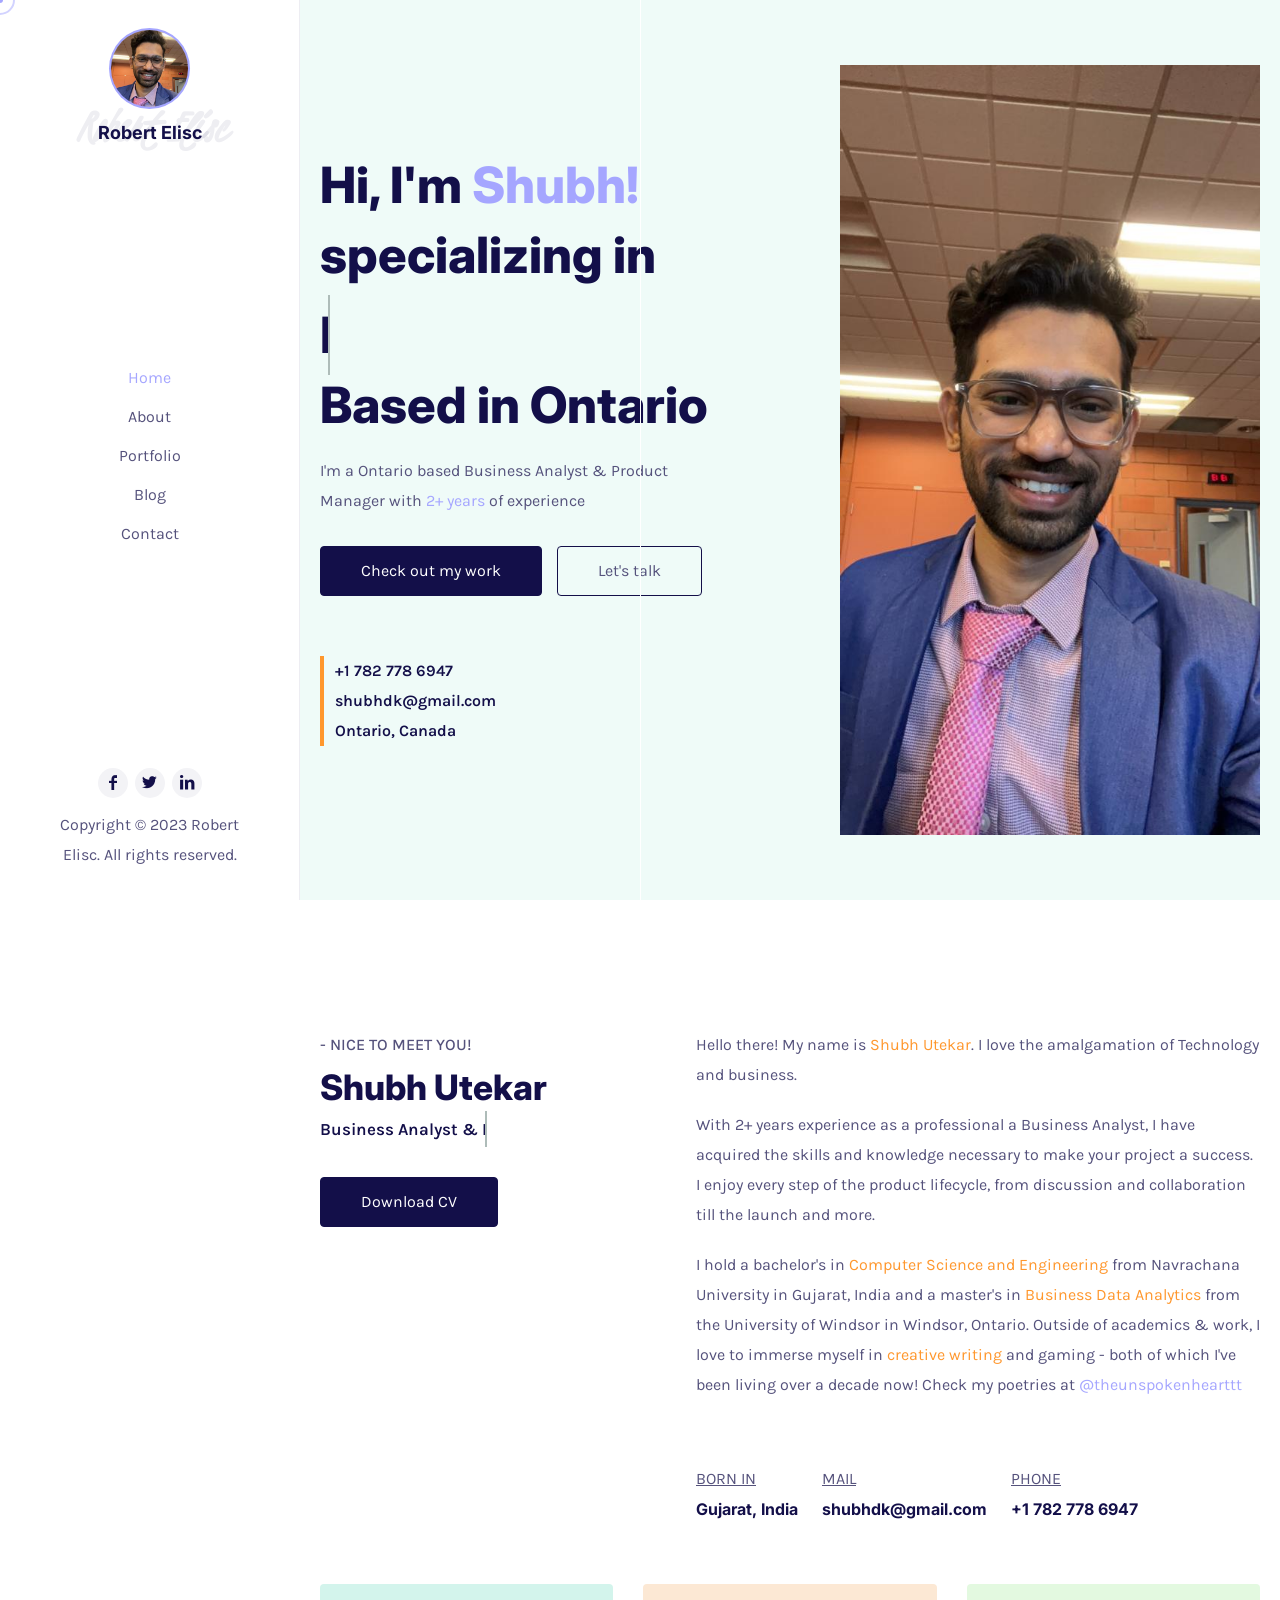
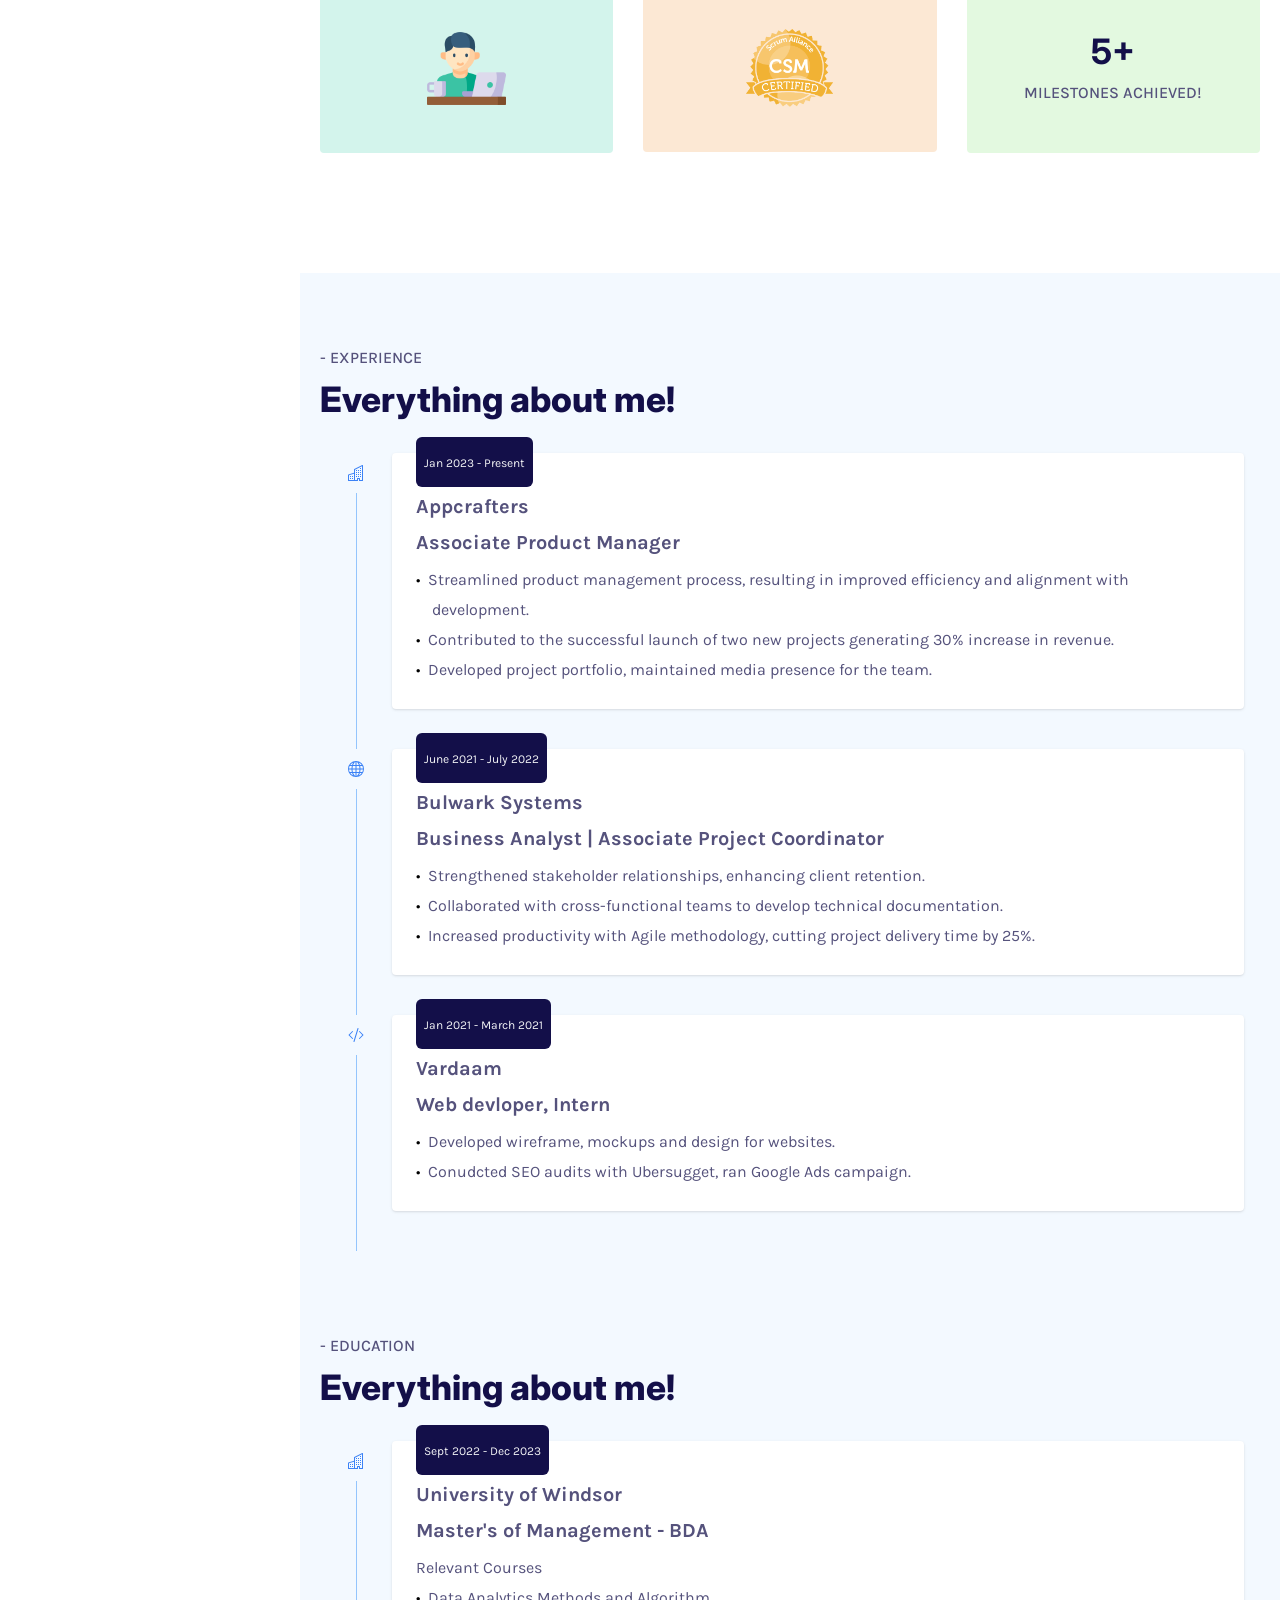
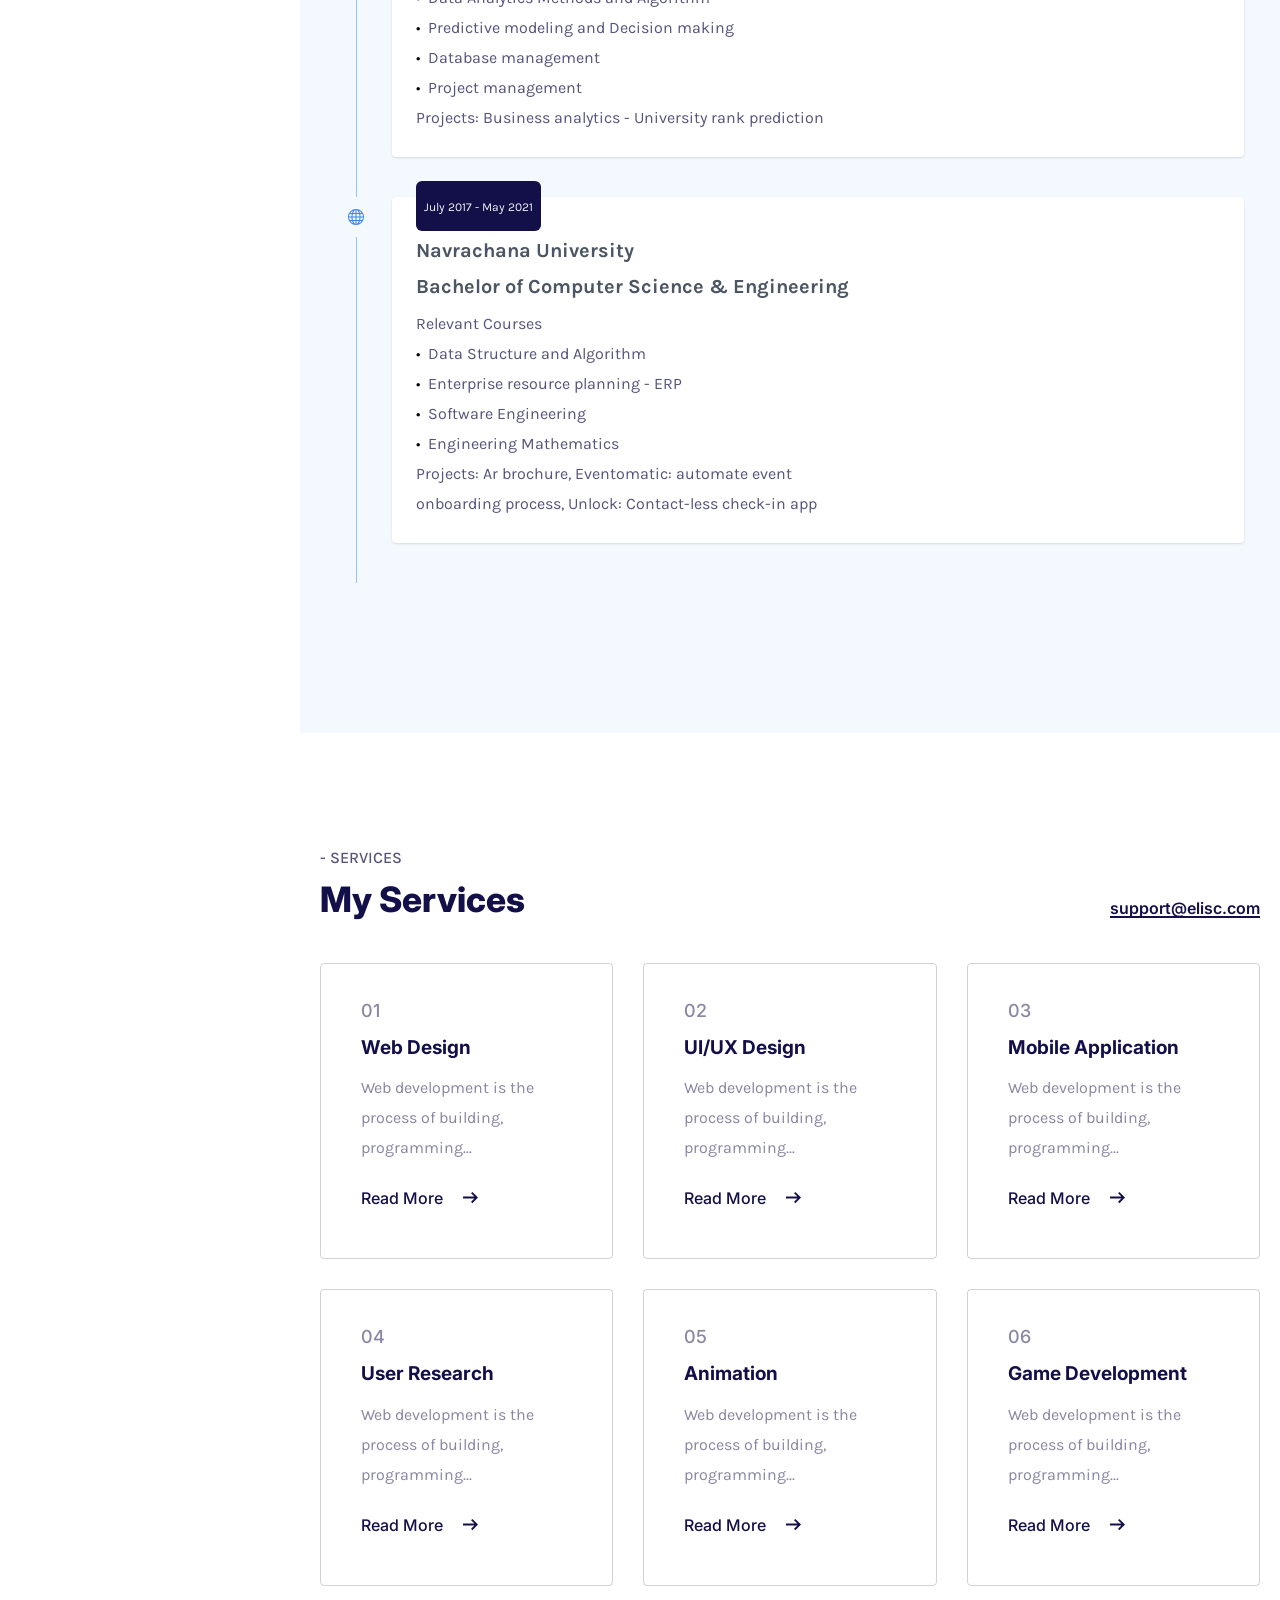
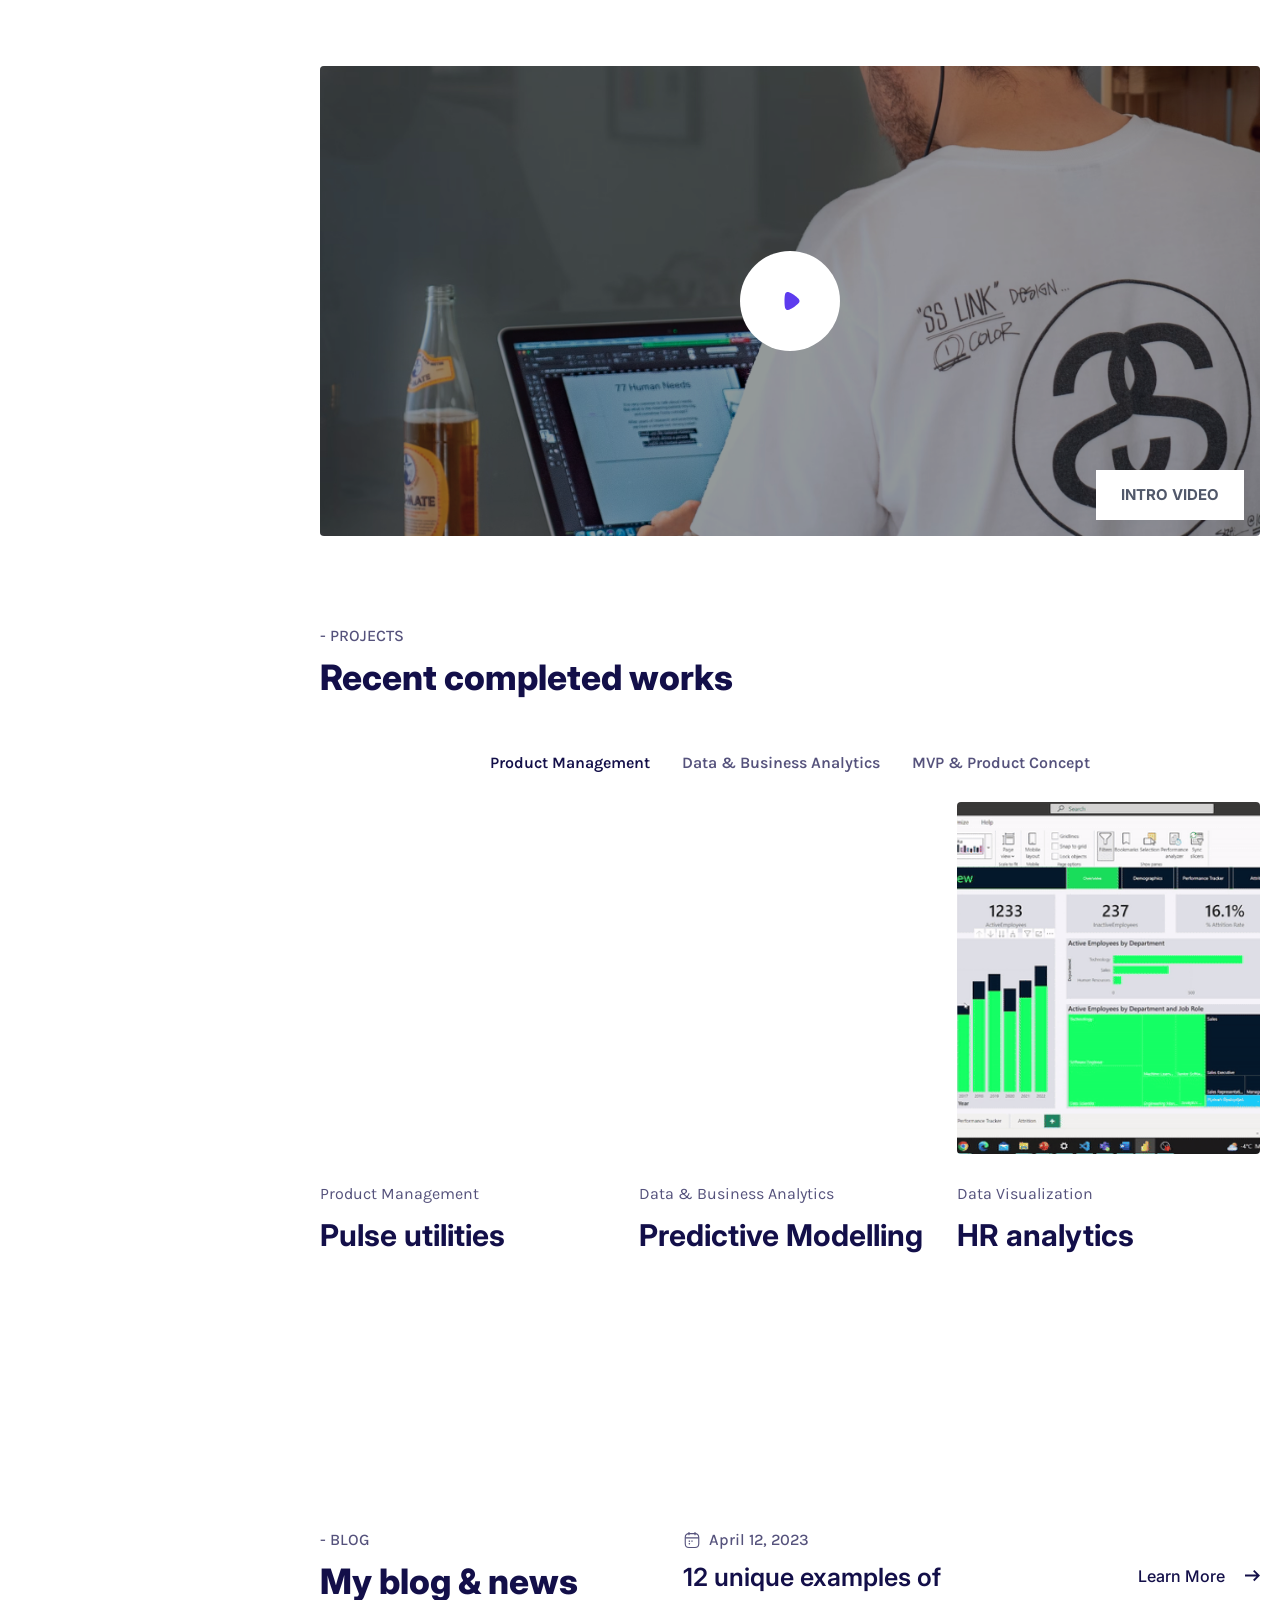
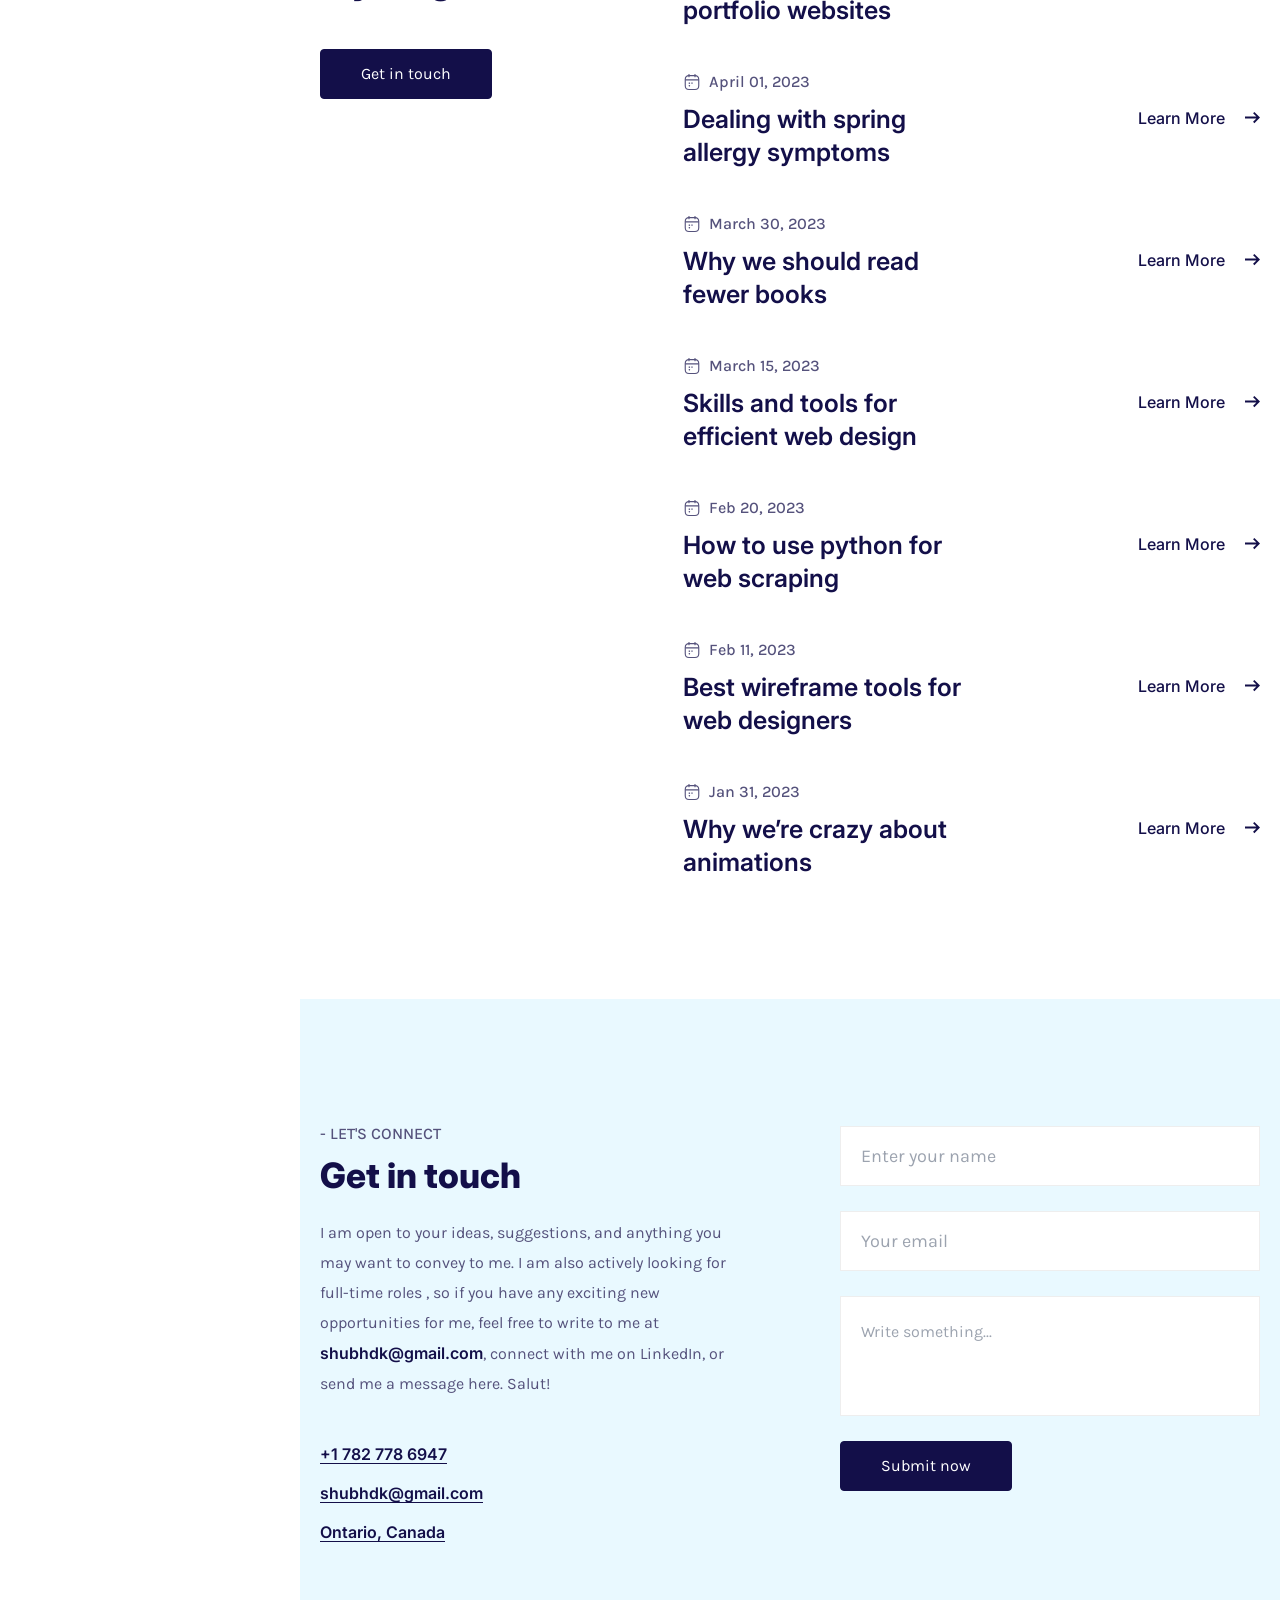
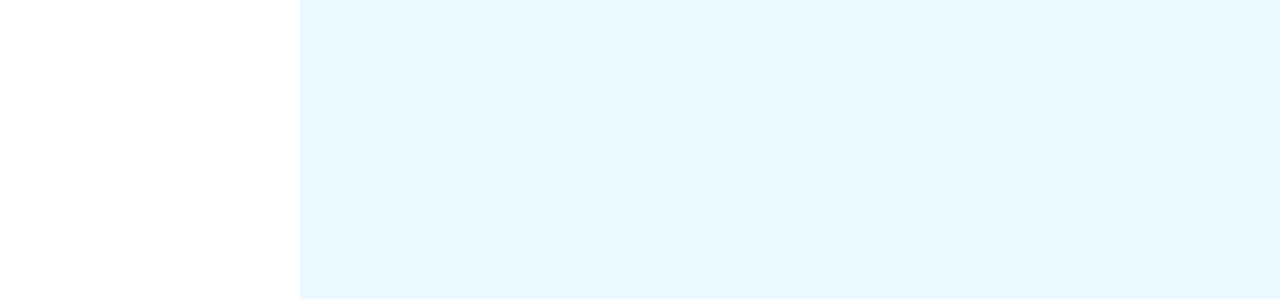
==== commit 48b9deee: "chore: about section changes" ====
--- a/index-two-page.html
+++ b/index-two-page.html
@@ -71,7 +71,7 @@
 							<ul class="m-0 anchor_nav">
                                 <li class="active mb-[7px]"><a class="text-dark-color" href="#home">Home</a></li>
                                 <li class="mb-[7px]"><a class="text-dark-color" href="#about">About</a></li>
-                                <li class="mb-[7px]"><a class="text-dark-color" href="#service">Services</a></li>
+                                <!-- <li class="mb-[7px]"><a class="text-dark-color" href="#service">Services</a></li> -->
                                 <li class="mb-[7px]"><a class="text-dark-color" href="#portfolio">Portfolio</a></li>
                                 <li class="mb-[7px]"><a class="text-dark-color" href="#news">Blog</a></li>
                                 <li class="mb-[7px]"><a class="text-dark-color" href="#contact">Contact</a></li>
@@ -109,7 +109,7 @@
 						<ul class="anchor_nav h-full flex items-center justify-center flex-col">
 							<li class="current mb-[15px]"><a href="#home">Home</a></li>
 							<li class="mb-[15px]"><a href="#about">About</a></li>
-							<li class="mb-[15px]"><a href="#service">Services</a></li>
+							<!-- <li class="mb-[15px]"><a href="#service">Services</a></li> -->
 							<li class="mb-[15px]"><a href="#portfolio">Portfolio</a></li>
 							<li class="mb-[15px]"><a href="#news">Blog</a></li>
 							<li><a href="#contact">Contact</a></li>
@@ -730,13 +730,13 @@
 							<div class="portfolio-list w-full float-left mt-[40px] mb-[120px]">
 								<ul class="list-reset flex border-b mb-4 justify-center">
 									<li class="p-0">
-									  <a class="js_tap_btn bg-white inline-block py-2 px-4 text-[#130F49] font-semibold active" data-tab_id="tabs1" href="javascript:void(0)">Tabs 1</a>
+									  <a class="js_tap_btn bg-white inline-block py-2 px-4 text-[#130F49] font-semibold active" data-tab_id="tabs1" href="javascript:void(0)">Product Management</a>
 									</li>
 									<li class="p-0">
-									  <a class="js_tap_btn bg-white text-grey-400 inline-block py-2 px-4 hover:text-blue-950 font-semibold" data-tab_id="tabs2" href="javascript:void(0)">Tabs 2</a>
+									  <a class="js_tap_btn bg-white text-grey-400 inline-block py-2 px-4 hover:text-blue-950 font-semibold" data-tab_id="tabs2" href="javascript:void(0)">Data & Business Analytics</a>
 									</li>
 									<li class="p-0">
-									  <a class="js_tap_btn bg-white text-grey-400 inline-block py-2 px-4 hover:text-blue-950 font-semibold" data-tab_id="tabs3" href="javascript:void(0)">Tabs 3 </a>
+									  <a class="js_tap_btn bg-white text-grey-400 inline-block py-2 px-4 hover:text-blue-950 font-semibold" data-tab_id="tabs3" href="javascript:void(0)">MVP & Product Concept</a>
 									</li>
 								  </ul>
 								<div class="content mb-[65px]">
--- a/assets/css/custom.css
+++ b/assets/css/custom.css
@@ -318,6 +318,15 @@
 .elisc_tm_sidebar .menu ul li.current a,
 .elisc_tm_sidebar .menu ul li a:hover{
 	color: var(--blue-color);
+}
+.tab-button {
+
+	display: inline-block;
+	padding: 10px 20px;
+}
+.tab-button.active {
+	/* Styles for active tab button */
+	border-bottom: 2px solid #130F49; 
 }
 .elisc_tm_sidebar .social ul li a{
 	background-color: rgba(19, 15, 73, 0.05);
